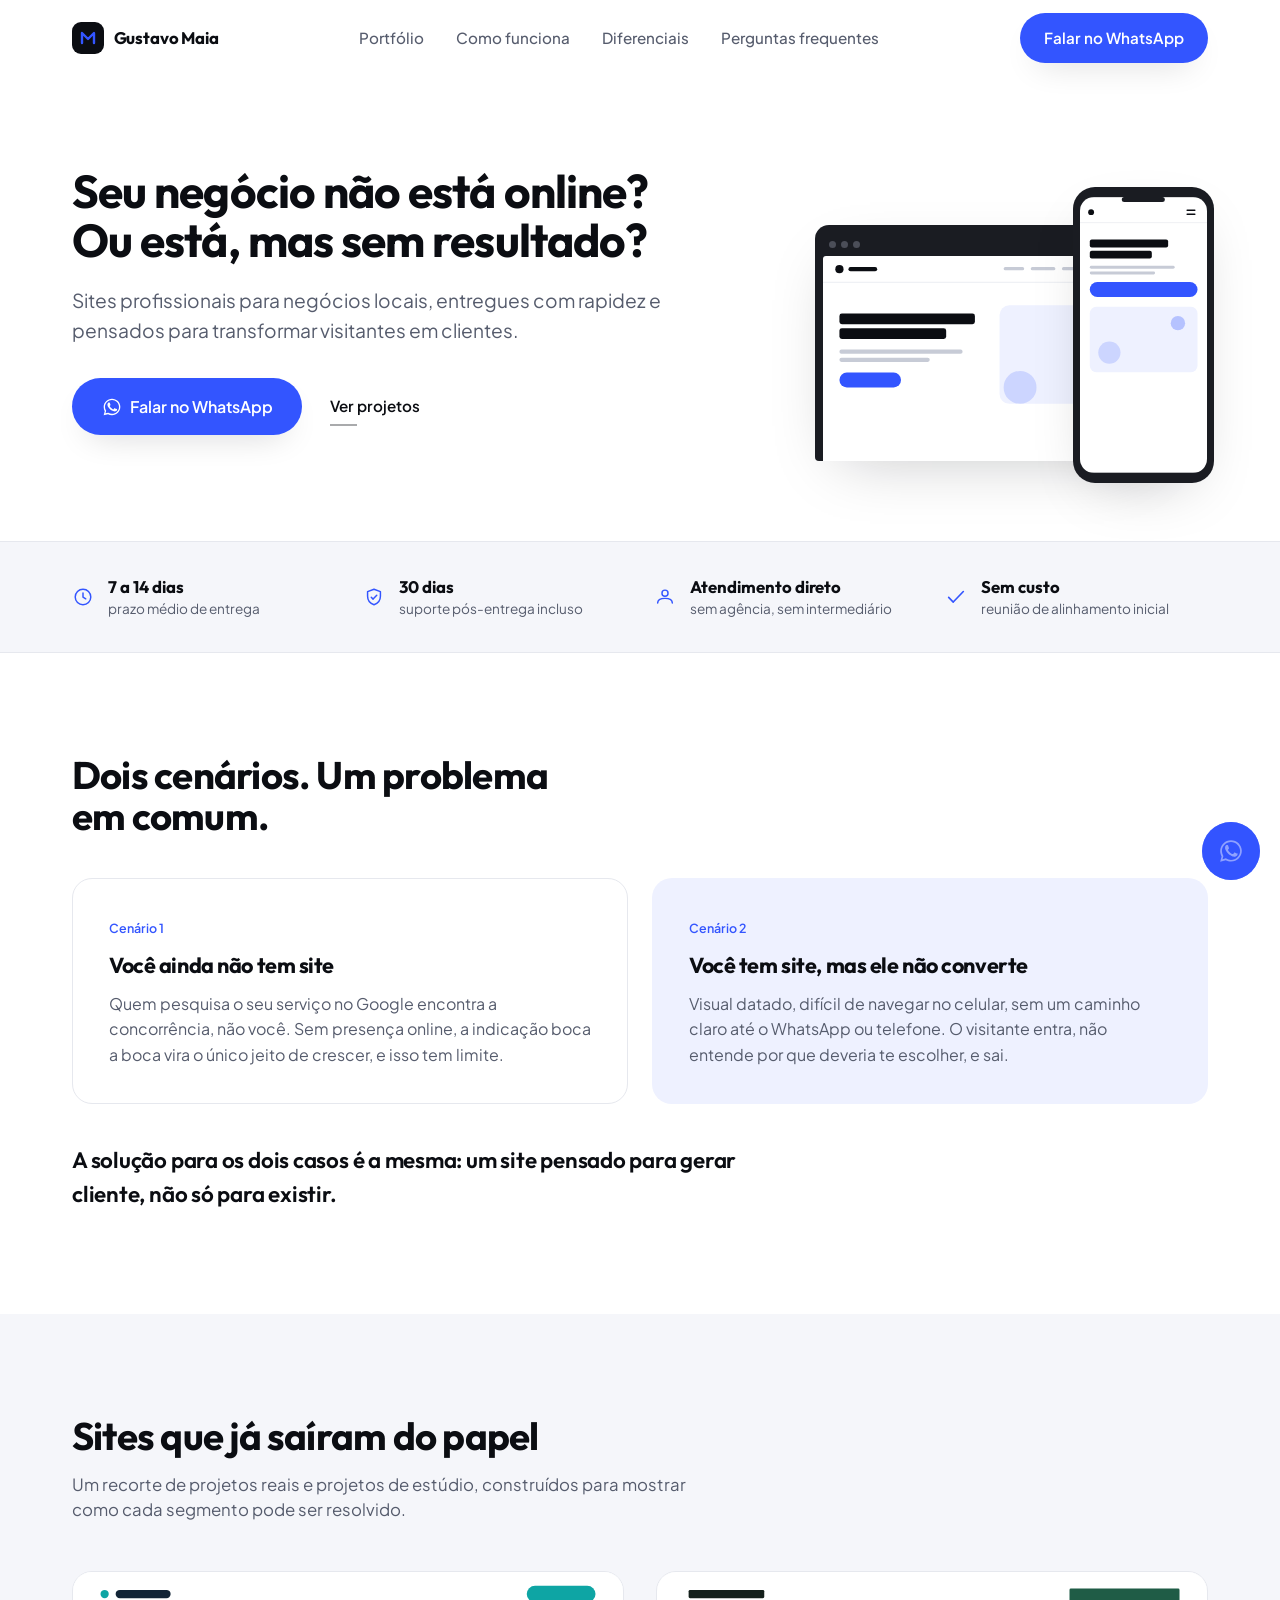
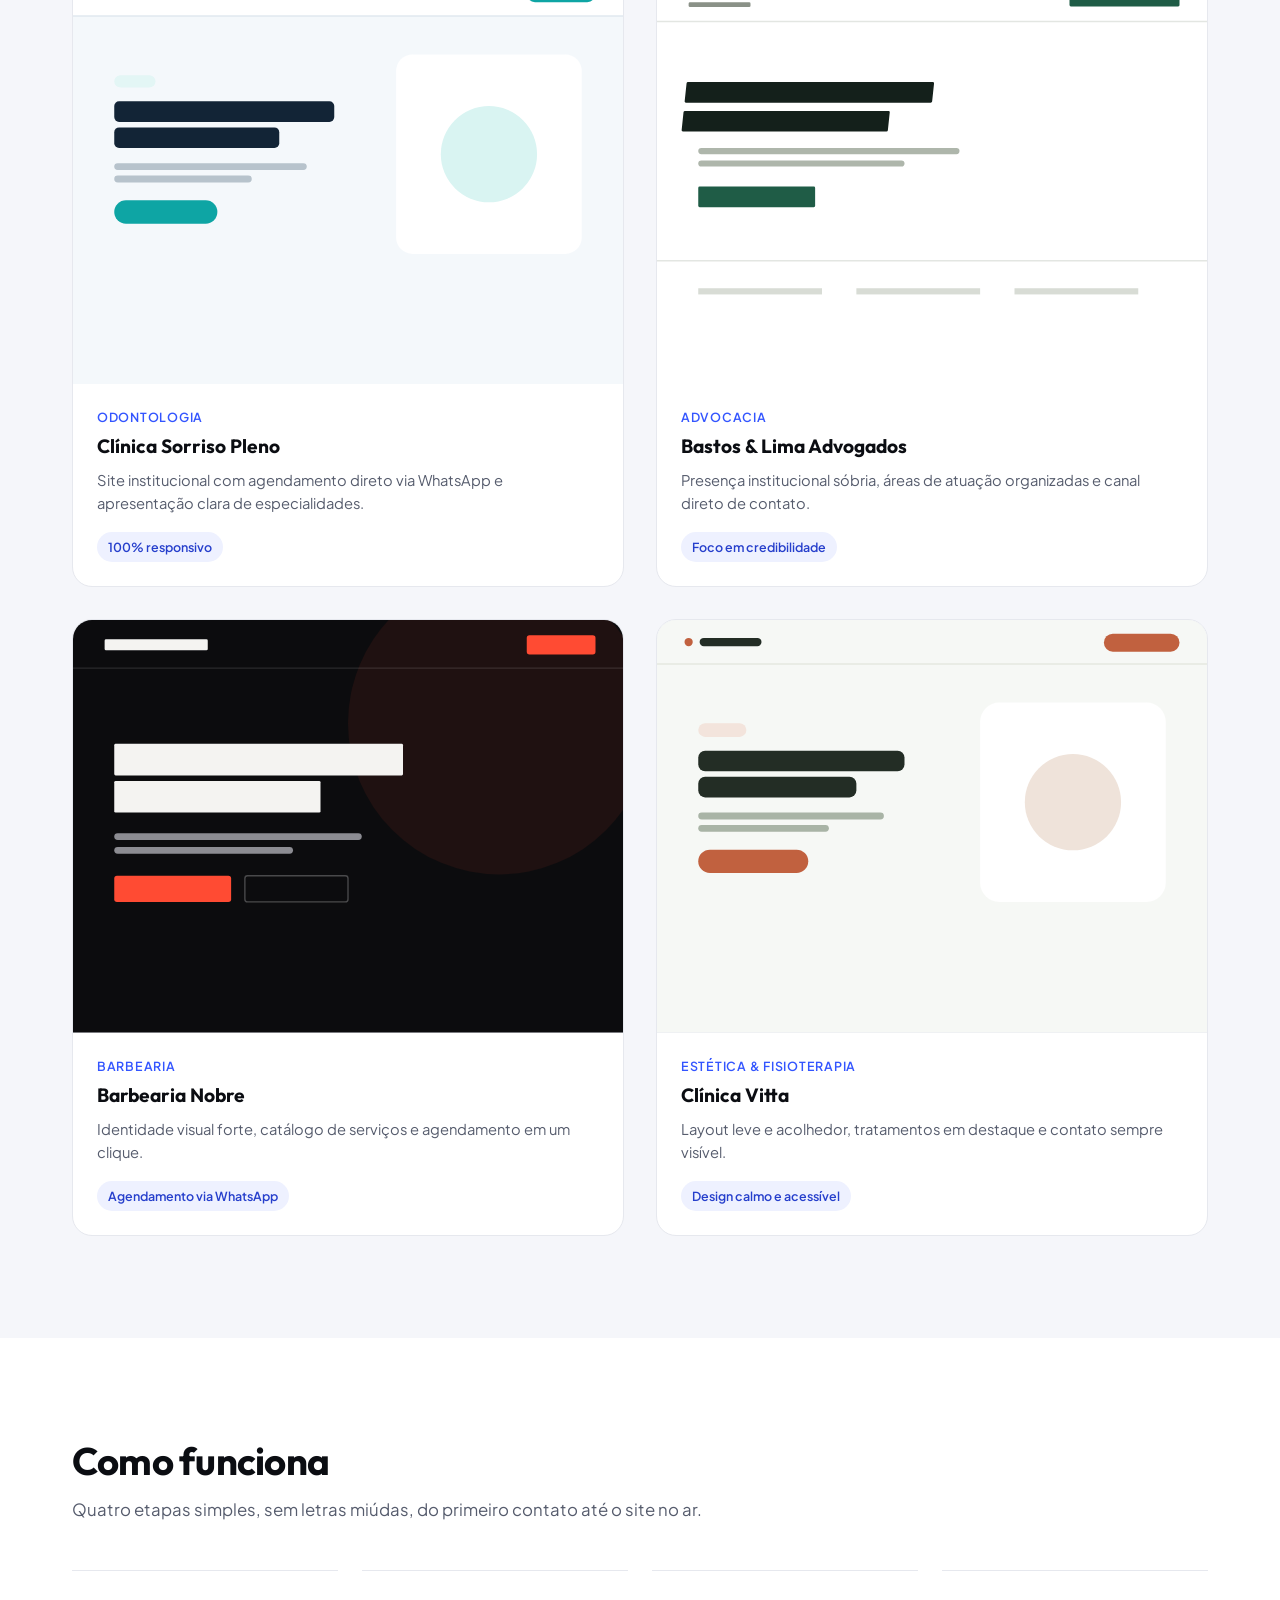
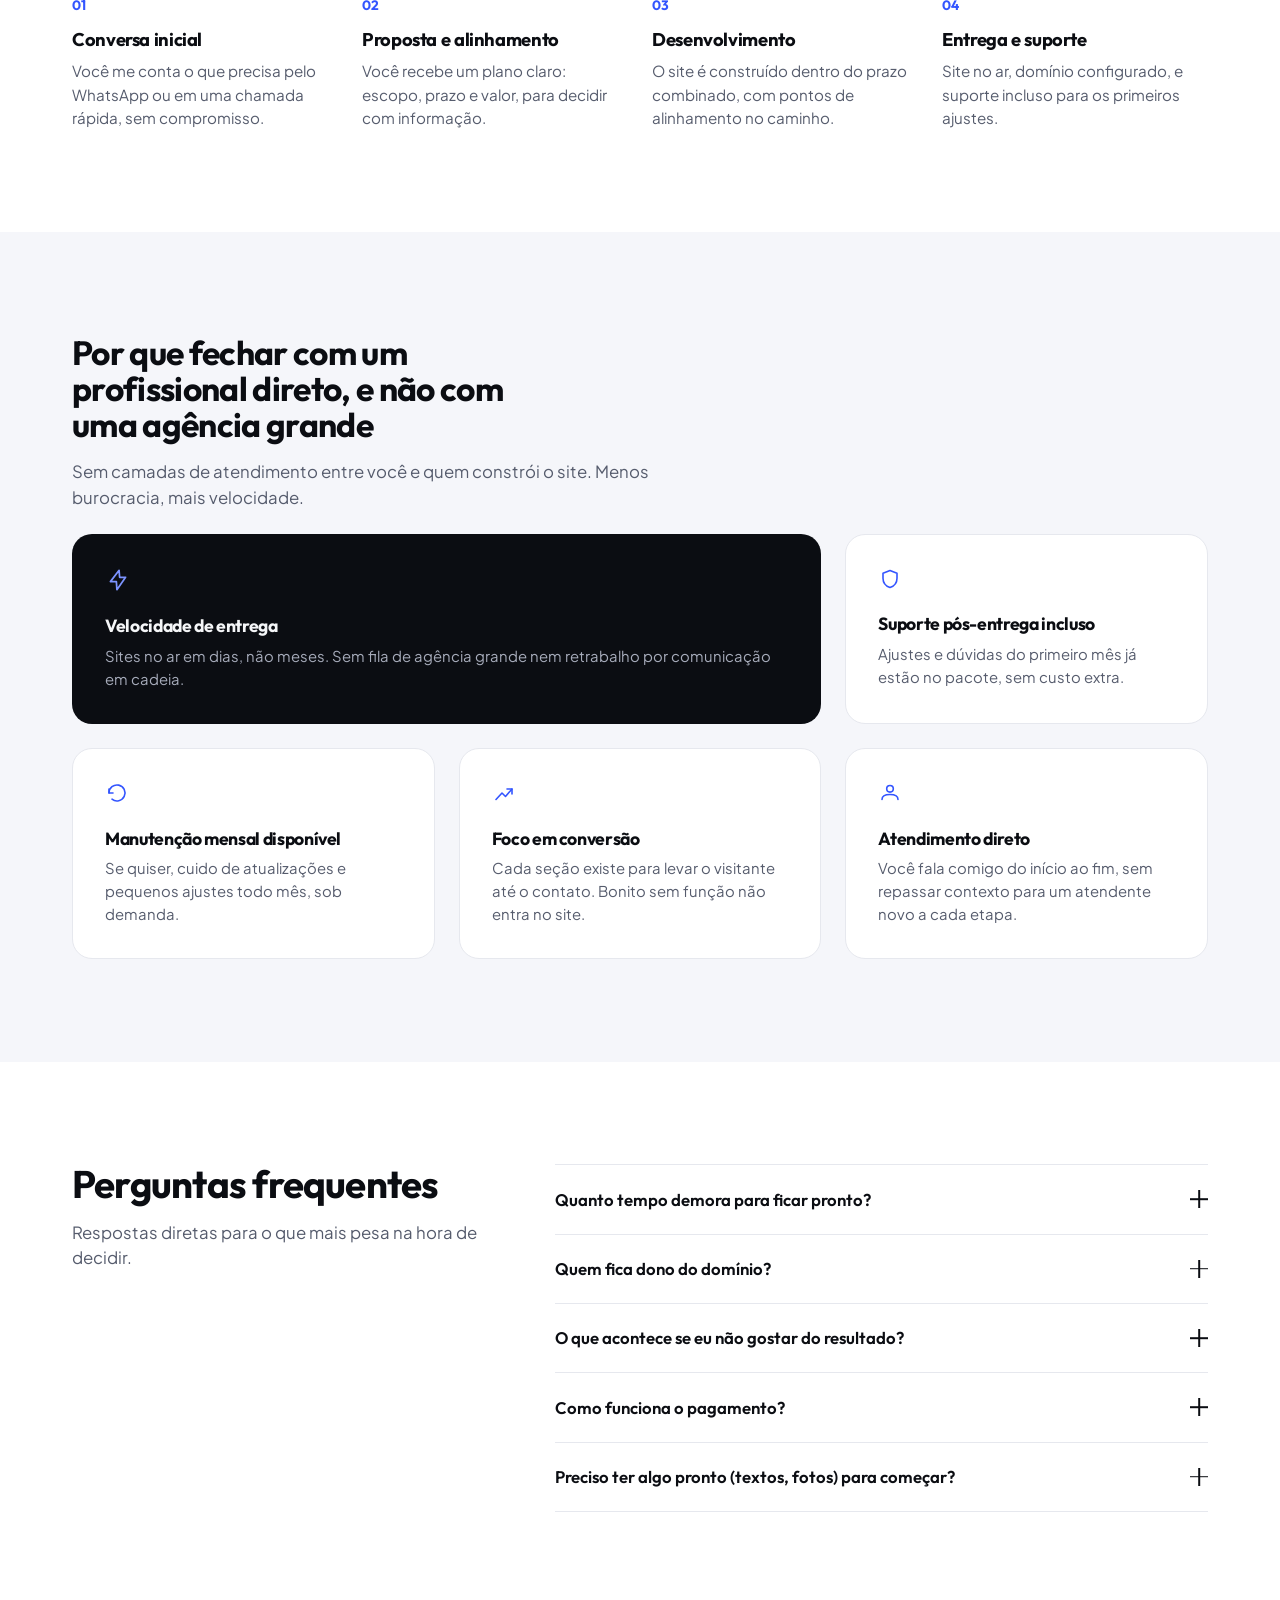
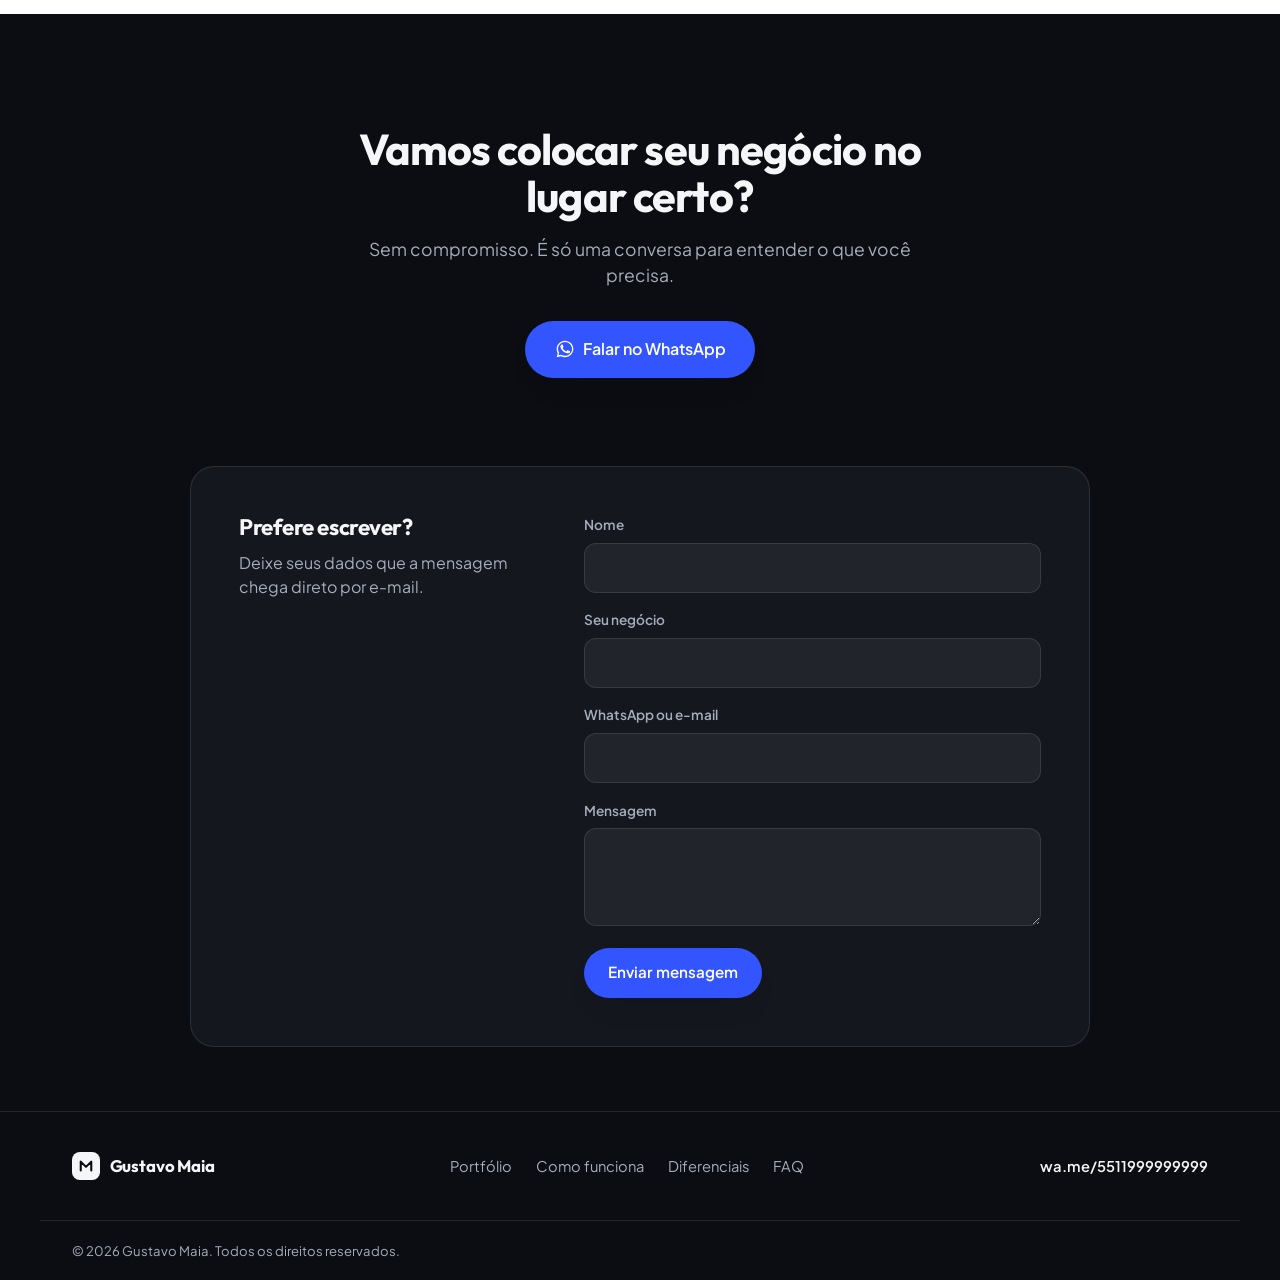
==== index.html @ 7f356d62 "Initial commit: portfolio site with 4 real demo projects Landing page for a website-building service" ====
<!DOCTYPE html>
<html lang="pt-BR">
<head>
<meta charset="UTF-8">
<meta name="viewport" content="width=device-width, initial-scale=1.0">
<title>Gustavo Maia | Sites profissionais para negócios locais</title>
<meta name="description" content="Sites profissionais para negócios locais e prestadores de serviço, entregues com rapidez e pensados para gerar clientes. Fale agora no WhatsApp.">
<meta name="theme-color" content="#0B0D12">

<meta property="og:type" content="website">
<meta property="og:title" content="Gustavo Maia | Sites profissionais para negócios locais">
<meta property="og:description" content="Sites profissionais para negócios locais e prestadores de serviço, entregues com rapidez e pensados para gerar clientes.">
<meta property="og:locale" content="pt_BR">

<link rel="icon" type="image/svg+xml" href="data:image/svg+xml,%3Csvg xmlns='http://www.w3.org/2000/svg' viewBox='0 0 32 32'%3E%3Crect width='32' height='32' rx='9' fill='%230B0D12'/%3E%3Cpath d='M10 21V11l6 6 6-6v10' stroke='%233355FF' stroke-width='2.4' fill='none' stroke-linecap='round' stroke-linejoin='round'/%3E%3C/svg%3E">

<link rel="preconnect" href="https://fonts.googleapis.com">
<link rel="preconnect" href="https://fonts.gstatic.com" crossorigin>
<link href="https://fonts.googleapis.com/css2?family=Outfit:wght@500;600;700;800&family=Plus+Jakarta+Sans:ital,wght@0,400;0,500;0,600;0,700;1,500&display=swap" rel="stylesheet">

<link rel="stylesheet" href="css/style.css">

<script type="application/ld+json">
{
  "@context": "https://schema.org",
  "@type": "ProfessionalService",
  "name": "Gustavo Maia",
  "description": "Criação de sites profissionais para negócios locais e prestadores de serviço.",
  "areaServed": "BR",
  "priceRange": "$$"
}
</script>
</head>
<body>

<a href="#main" class="skip-link">Pular para o conteúdo</a>

<header class="site-header" data-header>
  <div class="container header-inner">
    <a href="#top" class="logo" aria-label="Gustavo Maia, página inicial">
      <span class="logo-mark" aria-hidden="true">
        <svg viewBox="0 0 32 32" width="32" height="32"><rect width="32" height="32" rx="9" fill="#0B0D12"/><path d="M10 21V11l6 6 6-6v10" stroke="#3355FF" stroke-width="2.4" fill="none" stroke-linecap="round" stroke-linejoin="round"/></svg>
      </span>
      <span class="logo-word">Gustavo Maia</span>
    </a>

    <nav class="main-nav" aria-label="Navegação principal">
      <a href="#portfolio">Portfólio</a>
      <a href="#processo">Como funciona</a>
      <a href="#diferenciais">Diferenciais</a>
      <a href="#faq">Perguntas frequentes</a>
    </nav>

    <a class="btn btn-primary btn-nav" href="https://wa.me/5511999999999?text=Ol%C3%A1%2C%20vi%20o%20seu%20portf%C3%B3lio%20e%20quero%20entender%20como%20funciona%20a%20cria%C3%A7%C3%A3o%20do%20meu%20site." target="_blank" rel="noopener">
      <span>Falar no WhatsApp</span>
    </a>

    <button class="nav-toggle" type="button" data-nav-toggle aria-expanded="false" aria-controls="mobile-nav" aria-label="Abrir menu">
      <span class="nav-toggle-bar"></span>
      <span class="nav-toggle-bar"></span>
    </button>
  </div>

  <div class="mobile-nav" id="mobile-nav" data-mobile-nav>
    <a href="#portfolio" data-nav-link>Portfólio</a>
    <a href="#processo" data-nav-link>Como funciona</a>
    <a href="#diferenciais" data-nav-link>Diferenciais</a>
    <a href="#faq" data-nav-link>Perguntas frequentes</a>
    <a class="btn btn-primary" href="https://wa.me/5511999999999?text=Ol%C3%A1%2C%20vi%20o%20seu%20portf%C3%B3lio%20e%20quero%20entender%20como%20funciona%20a%20cria%C3%A7%C3%A3o%20do%20meu%20site." target="_blank" rel="noopener" data-nav-link>
      <span>Falar no WhatsApp</span>
    </a>
  </div>
</header>

<main id="main">

  <span id="top"></span>

  <!-- 1. HERO -->
  <section class="hero">
    <div class="container hero-grid">
      <div class="hero-copy" data-reveal>
        <h1>Seu negócio não está online?<br>Ou está, mas sem resultado?</h1>
        <p class="hero-sub">Sites profissionais para negócios locais, entregues com rapidez e pensados para transformar visitantes em clientes.</p>
        <div class="hero-actions">
          <a class="btn btn-primary btn-lg" href="https://wa.me/5511999999999?text=Ol%C3%A1%2C%20vi%20o%20seu%20portf%C3%B3lio%20e%20quero%20entender%20como%20funciona%20a%20cria%C3%A7%C3%A3o%20do%20meu%20site." target="_blank" rel="noopener">
            <svg viewBox="0 0 24 24" width="20" height="20" aria-hidden="true"><path fill="currentColor" d="M17.5 14.4c-.3-.1-1.7-.9-2-1-.3-.1-.5-.1-.6.1-.2.3-.7 1-.9 1.2-.2.2-.3.2-.6.1-.3-.1-1.3-.5-2.4-1.5-.9-.8-1.5-1.8-1.7-2.1-.2-.3 0-.5.1-.6.1-.1.3-.3.4-.5.1-.1.2-.3.3-.4.1-.2 0-.4 0-.5C10 9 9.5 7.6 9.3 7c-.2-.5-.4-.5-.6-.5h-.5c-.2 0-.5.1-.7.3-.3.3-1 1-1 2.4s1 2.8 1.2 3c.1.2 2 3.1 4.9 4.3.7.3 1.2.5 1.6.6.7.2 1.3.2 1.8.1.5-.1 1.7-.7 1.9-1.4.2-.7.2-1.2.2-1.4-.1-.1-.3-.2-.6-.3z"/><path fill="currentColor" d="M12 2C6.5 2 2 6.5 2 12c0 1.8.5 3.5 1.3 5L2 22l5.2-1.4c1.4.8 3.1 1.2 4.8 1.2 5.5 0 10-4.5 10-10S17.5 2 12 2zm0 18.2c-1.6 0-3.1-.4-4.4-1.2l-.3-.2-3.1.8.8-3-.2-.3C4 14.9 3.6 13.5 3.6 12c0-4.6 3.8-8.4 8.4-8.4s8.4 3.8 8.4 8.4-3.8 8.2-8.4 8.2z"/></svg>
            <span>Falar no WhatsApp</span>
          </a>
          <a class="btn btn-ghost" href="#portfolio" data-scroll>
            <span>Ver projetos</span>
          </a>
        </div>
      </div>

      <div class="hero-visual" data-reveal data-reveal-delay="1">
        <div class="device device-desktop">
          <div class="device-bar"><span></span><span></span><span></span></div>
          <svg viewBox="0 0 800 500" role="img" aria-label="Ilustração de um site institucional em desktop">
            <rect width="800" height="500" fill="#FFFFFF"/>
            <line x1="0" y1="64" x2="800" y2="64" stroke="#E6E8EE" stroke-width="2"/>
            <circle cx="40" cy="32" r="10" fill="#0B0D12"/>
            <rect x="62" y="27" width="70" height="10" rx="5" fill="#0B0D12"/>
            <rect x="440" y="27" width="50" height="8" rx="4" fill="#C7CBD6"/>
            <rect x="506" y="27" width="60" height="8" rx="4" fill="#C7CBD6"/>
            <rect x="582" y="27" width="46" height="8" rx="4" fill="#C7CBD6"/>
            <rect x="690" y="19" width="94" height="26" rx="13" fill="#3355FF"/>
            <rect x="40" y="140" width="330" height="26" rx="6" fill="#0B0D12"/>
            <rect x="40" y="176" width="260" height="26" rx="6" fill="#0B0D12"/>
            <rect x="40" y="228" width="300" height="10" rx="5" fill="#C7CBD6"/>
            <rect x="40" y="248" width="220" height="10" rx="5" fill="#C7CBD6"/>
            <rect x="40" y="284" width="150" height="36" rx="18" fill="#3355FF"/>
            <rect x="430" y="120" width="330" height="240" rx="24" fill="#EEF1FF"/>
            <circle cx="700" cy="160" r="26" fill="#3355FF" opacity="0.3"/>
            <circle cx="480" cy="320" r="40" fill="#3355FF" opacity="0.18"/>
          </svg>
        </div>
        <div class="device device-mobile">
          <div class="device-notch"></div>
          <svg viewBox="0 0 390 844" role="img" aria-label="Ilustração do mesmo site em smartphone">
            <rect width="390" height="844" fill="#FFFFFF"/>
            <circle cx="34" cy="46" r="9" fill="#0B0D12"/>
            <rect x="326" y="38" width="28" height="4.5" rx="2.25" fill="#0B0D12"/>
            <rect x="326" y="50" width="28" height="4.5" rx="2.25" fill="#0B0D12"/>
            <line x1="0" y1="78" x2="390" y2="78" stroke="#E6E8EE" stroke-width="2"/>
            <rect x="30" y="130" width="240" height="24" rx="6" fill="#0B0D12"/>
            <rect x="30" y="164" width="190" height="24" rx="6" fill="#0B0D12"/>
            <rect x="30" y="210" width="260" height="9" rx="4.5" fill="#C7CBD6"/>
            <rect x="30" y="228" width="200" height="9" rx="4.5" fill="#C7CBD6"/>
            <rect x="30" y="260" width="330" height="46" rx="23" fill="#3355FF"/>
            <rect x="30" y="336" width="330" height="200" rx="20" fill="#EEF1FF"/>
            <circle cx="300" cy="386" r="22" fill="#3355FF" opacity="0.3"/>
            <circle cx="90" cy="476" r="34" fill="#3355FF" opacity="0.18"/>
          </svg>
        </div>
      </div>
    </div>
  </section>

  <!-- 2. PROVA RÁPIDA / CREDIBILIDADE -->
  <section class="strip" data-reveal>
    <div class="container strip-grid">
      <div class="strip-item">
        <svg viewBox="0 0 24 24" width="22" height="22" aria-hidden="true"><circle cx="12" cy="12" r="8.5" stroke="currentColor" stroke-width="1.6" fill="none"/><path d="M12 7.5V12l3 2" stroke="currentColor" stroke-width="1.6" fill="none" stroke-linecap="round"/></svg>
        <div>
          <strong>7 a 14 dias</strong>
          <span>prazo médio de entrega</span>
        </div>
      </div>
      <div class="strip-item">
        <svg viewBox="0 0 24 24" width="22" height="22" aria-hidden="true"><path d="M12 3.5 5 6.2v5c0 4.4 3 7.9 7 9.3 4-1.4 7-4.9 7-9.3v-5L12 3.5Z" stroke="currentColor" stroke-width="1.6" fill="none" stroke-linejoin="round"/><path d="M9 12.3l2 2 4-4.2" stroke="currentColor" stroke-width="1.6" fill="none" stroke-linecap="round" stroke-linejoin="round"/></svg>
        <div>
          <strong>30 dias</strong>
          <span>suporte pós-entrega incluso</span>
        </div>
      </div>
      <div class="strip-item">
        <svg viewBox="0 0 24 24" width="22" height="22" aria-hidden="true"><path d="M4 18.5c0-3.6 3.6-5 8-5s8 1.4 8 5" stroke="currentColor" stroke-width="1.6" fill="none" stroke-linecap="round"/><circle cx="12" cy="7.8" r="3.3" stroke="currentColor" stroke-width="1.6" fill="none"/></svg>
        <div>
          <strong>Atendimento direto</strong>
          <span>sem agência, sem intermediário</span>
        </div>
      </div>
      <div class="strip-item">
        <svg viewBox="0 0 24 24" width="22" height="22" aria-hidden="true"><path d="M4 12.5l5 5L20 6" stroke="currentColor" stroke-width="1.8" fill="none" stroke-linecap="round" stroke-linejoin="round"/></svg>
        <div>
          <strong>Sem custo</strong>
          <span>reunião de alinhamento inicial</span>
        </div>
      </div>
    </div>
  </section>

  <!-- 3. O PROBLEMA -->
  <section class="problem" id="problema">
    <div class="container">
      <h2 data-reveal>Dois cenários. Um problema em comum.</h2>
      <div class="problem-grid">
        <article class="problem-card" data-reveal>
          <span class="problem-tag">Cenário 1</span>
          <h3>Você ainda não tem site</h3>
          <p>Quem pesquisa o seu serviço no Google encontra a concorrência, não você. Sem presença online, a indicação boca a boca vira o único jeito de crescer, e isso tem limite.</p>
        </article>
        <article class="problem-card problem-card-featured" data-reveal data-reveal-delay="1">
          <span class="problem-tag">Cenário 2</span>
          <h3>Você tem site, mas ele não converte</h3>
          <p>Visual datado, difícil de navegar no celular, sem um caminho claro até o WhatsApp ou telefone. O visitante entra, não entende por que deveria te escolher, e sai.</p>
        </article>
      </div>
      <p class="problem-resolve" data-reveal>A solução para os dois casos é a mesma: um site pensado para gerar cliente, não só para existir.</p>
    </div>
  </section>

  <!-- 4. PORTFÓLIO -->
  <section class="portfolio" id="portfolio">
    <div class="container">
      <div class="section-head" data-reveal>
        <h2>Sites que já saíram do papel</h2>
        <p>Um recorte de projetos reais e projetos de estúdio, construídos para mostrar como cada segmento pode ser resolvido.</p>
      </div>

      <div class="portfolio-grid">
        <a class="portfolio-card" href="projetos/clinica-odontologica/index.html" target="_blank" rel="noopener" data-reveal>
          <span class="portfolio-thumb">
            <svg viewBox="0 0 800 600" preserveAspectRatio="xMidYMid slice" role="img" aria-label="Prévia do site da Clínica Sorriso Pleno">
              <rect width="800" height="600" fill="#F4F8FB"/>
              <rect width="800" height="64" fill="#FFFFFF"/>
              <line x1="0" y1="64" x2="800" y2="64" stroke="#E1E9EF" stroke-width="2"/>
              <circle cx="46" cy="32" r="6" fill="#0EA5A4"/>
              <rect x="62" y="26" width="80" height="12" rx="6" fill="#122436"/>
              <rect x="660" y="20" width="100" height="24" rx="12" fill="#0EA5A4"/>
              <rect x="60" y="150" width="60" height="18" rx="9" fill="#E3F6F5"/>
              <rect x="60" y="188" width="320" height="30" rx="7" fill="#122436"/>
              <rect x="60" y="226" width="240" height="30" rx="7" fill="#122436"/>
              <rect x="60" y="278" width="280" height="10" rx="5" fill="#B7C3CC"/>
              <rect x="60" y="296" width="200" height="10" rx="5" fill="#B7C3CC"/>
              <rect x="60" y="332" width="150" height="34" rx="17" fill="#0EA5A4"/>
              <rect x="470" y="120" width="270" height="290" rx="24" fill="#FFFFFF"/>
              <circle cx="605" cy="265" r="70" fill="#D9F4F2"/>
            </svg>
            <span class="portfolio-visit">Visitar site <svg viewBox="0 0 24 24" width="16" height="16" aria-hidden="true"><path d="M7 17 17 7M9 7h8v8" stroke="currentColor" stroke-width="2" fill="none" stroke-linecap="round" stroke-linejoin="round"/></svg></span>
          </span>
          <span class="portfolio-info">
            <span class="portfolio-niche">Odontologia</span>
            <span class="portfolio-name">Clínica Sorriso Pleno</span>
            <span class="portfolio-desc">Site institucional com agendamento direto via WhatsApp e apresentação clara de especialidades.</span>
            <span class="portfolio-highlight">100% responsivo</span>
          </span>
        </a>

        <a class="portfolio-card" href="projetos/advocacia/index.html" target="_blank" rel="noopener" data-reveal data-reveal-delay="1">
          <span class="portfolio-thumb">
            <svg viewBox="0 0 800 600" preserveAspectRatio="xMidYMid slice" role="img" aria-label="Prévia do site Bastos & Lima Advogados">
              <rect width="800" height="600" fill="#FFFFFF"/>
              <line x1="0" y1="72" x2="800" y2="72" stroke="#E3E6E2" stroke-width="2"/>
              <rect x="46" y="26" width="110" height="12" rx="2" fill="#14201B"/>
              <rect x="46" y="44" width="90" height="7" rx="2" fill="#8A9187"/>
              <rect x="600" y="24" width="160" height="26" rx="2" fill="#1F5C46"/>
              <rect x="60" y="160" width="360" height="30" rx="2" fill="#14201B" transform="skewX(-6)"/>
              <rect x="60" y="202" width="300" height="30" rx="2" fill="#14201B" transform="skewX(-6)"/>
              <rect x="60" y="256" width="380" height="9" rx="4.5" fill="#AEB6AB"/>
              <rect x="60" y="274" width="300" height="9" rx="4.5" fill="#AEB6AB"/>
              <rect x="60" y="312" width="170" height="30" rx="2" fill="#1F5C46"/>
              <line x1="0" y1="420" x2="800" y2="420" stroke="#E3E6E2" stroke-width="2"/>
              <rect x="60" y="460" width="180" height="9" fill="#D8DCD5"/>
              <rect x="290" y="460" width="180" height="9" fill="#D8DCD5"/>
              <rect x="520" y="460" width="180" height="9" fill="#D8DCD5"/>
            </svg>
            <span class="portfolio-visit">Visitar site <svg viewBox="0 0 24 24" width="16" height="16" aria-hidden="true"><path d="M7 17 17 7M9 7h8v8" stroke="currentColor" stroke-width="2" fill="none" stroke-linecap="round" stroke-linejoin="round"/></svg></span>
          </span>
          <span class="portfolio-info">
            <span class="portfolio-niche">Advocacia</span>
            <span class="portfolio-name">Bastos &amp; Lima Advogados</span>
            <span class="portfolio-desc">Presença institucional sóbria, áreas de atuação organizadas e canal direto de contato.</span>
            <span class="portfolio-highlight">Foco em credibilidade</span>
          </span>
        </a>

        <a class="portfolio-card" href="projetos/barbearia/index.html" target="_blank" rel="noopener" data-reveal>
          <span class="portfolio-thumb">
            <svg viewBox="0 0 800 600" preserveAspectRatio="xMidYMid slice" role="img" aria-label="Prévia do site Barbearia Nobre">
              <rect width="800" height="600" fill="#0C0C0E"/>
              <circle cx="620" cy="150" r="220" fill="#FF4B33" opacity="0.08"/>
              <line x1="0" y1="70" x2="800" y2="70" stroke="rgba(255,255,255,.12)" stroke-width="2"/>
              <rect x="46" y="28" width="150" height="16" rx="2" fill="#F4F3F1"/>
              <rect x="660" y="22" width="100" height="28" rx="4" fill="#FF4B33"/>
              <rect x="60" y="180" width="420" height="46" rx="2" fill="#F4F3F1"/>
              <rect x="60" y="234" width="300" height="46" rx="2" fill="#F4F3F1"/>
              <rect x="60" y="310" width="360" height="10" rx="5" fill="#8C8C92"/>
              <rect x="60" y="330" width="260" height="10" rx="5" fill="#8C8C92"/>
              <rect x="60" y="372" width="170" height="38" rx="4" fill="#FF4B33"/>
              <rect x="250" y="372" width="150" height="38" rx="4" fill="none" stroke="rgba(255,255,255,.25)" stroke-width="2"/>
            </svg>
            <span class="portfolio-visit">Visitar site <svg viewBox="0 0 24 24" width="16" height="16" aria-hidden="true"><path d="M7 17 17 7M9 7h8v8" stroke="currentColor" stroke-width="2" fill="none" stroke-linecap="round" stroke-linejoin="round"/></svg></span>
          </span>
          <span class="portfolio-info">
            <span class="portfolio-niche">Barbearia</span>
            <span class="portfolio-name">Barbearia Nobre</span>
            <span class="portfolio-desc">Identidade visual forte, catálogo de serviços e agendamento em um clique.</span>
            <span class="portfolio-highlight">Agendamento via WhatsApp</span>
          </span>
        </a>

        <a class="portfolio-card" href="projetos/clinica-estetica/index.html" target="_blank" rel="noopener" data-reveal data-reveal-delay="1">
          <span class="portfolio-thumb">
            <svg viewBox="0 0 800 600" preserveAspectRatio="xMidYMid slice" role="img" aria-label="Prévia do site Clínica Vitta">
              <rect width="800" height="600" fill="#F6F8F5"/>
              <line x1="0" y1="64" x2="800" y2="64" stroke="#E4E9E1" stroke-width="2"/>
              <circle cx="46" cy="32" r="6" fill="#C1613F"/>
              <rect x="62" y="26" width="90" height="12" rx="6" fill="#232D25"/>
              <rect x="650" y="20" width="110" height="26" rx="13" fill="#C1613F"/>
              <rect x="60" y="150" width="70" height="20" rx="10" fill="#F3E4DC"/>
              <rect x="60" y="190" width="300" height="30" rx="10" fill="#232D25"/>
              <rect x="60" y="228" width="230" height="30" rx="10" fill="#232D25"/>
              <rect x="60" y="280" width="270" height="10" rx="5" fill="#A9B4A6"/>
              <rect x="60" y="298" width="190" height="10" rx="5" fill="#A9B4A6"/>
              <rect x="60" y="334" width="160" height="34" rx="17" fill="#C1613F"/>
              <rect x="470" y="120" width="270" height="290" rx="28" fill="#FFFFFF"/>
              <circle cx="605" cy="265" r="70" fill="#EFE3DA"/>
            </svg>
            <span class="portfolio-visit">Visitar site <svg viewBox="0 0 24 24" width="16" height="16" aria-hidden="true"><path d="M7 17 17 7M9 7h8v8" stroke="currentColor" stroke-width="2" fill="none" stroke-linecap="round" stroke-linejoin="round"/></svg></span>
          </span>
          <span class="portfolio-info">
            <span class="portfolio-niche">Estética &amp; Fisioterapia</span>
            <span class="portfolio-name">Clínica Vitta</span>
            <span class="portfolio-desc">Layout leve e acolhedor, tratamentos em destaque e contato sempre visível.</span>
            <span class="portfolio-highlight">Design calmo e acessível</span>
          </span>
        </a>
      </div>
    </div>
  </section>

  <!-- 5. COMO FUNCIONA -->
  <section class="process" id="processo">
    <div class="container">
      <div class="section-head" data-reveal>
        <h2>Como funciona</h2>
        <p>Quatro etapas simples, sem letras miúdas, do primeiro contato até o site no ar.</p>
      </div>

      <ol class="process-list">
        <li data-reveal>
          <span class="process-number">01</span>
          <h3>Conversa inicial</h3>
          <p>Você me conta o que precisa pelo WhatsApp ou em uma chamada rápida, sem compromisso.</p>
        </li>
        <li data-reveal data-reveal-delay="1">
          <span class="process-number">02</span>
          <h3>Proposta e alinhamento</h3>
          <p>Você recebe um plano claro: escopo, prazo e valor, para decidir com informação.</p>
        </li>
        <li data-reveal data-reveal-delay="2">
          <span class="process-number">03</span>
          <h3>Desenvolvimento</h3>
          <p>O site é construído dentro do prazo combinado, com pontos de alinhamento no caminho.</p>
        </li>
        <li data-reveal data-reveal-delay="3">
          <span class="process-number">04</span>
          <h3>Entrega e suporte</h3>
          <p>Site no ar, domínio configurado, e suporte incluso para os primeiros ajustes.</p>
        </li>
      </ol>
    </div>
  </section>

  <!-- 6. DIFERENCIAIS -->
  <section class="differentiators" id="diferenciais">
    <div class="container diff-grid">
      <div class="diff-lead" data-reveal>
        <h2>Por que fechar com um profissional direto, e não com uma agência grande</h2>
        <p>Sem camadas de atendimento entre você e quem constrói o site. Menos burocracia, mais velocidade.</p>
      </div>

      <div class="diff-card diff-card-lg" data-reveal data-reveal-delay="1">
        <svg viewBox="0 0 24 24" width="26" height="26" aria-hidden="true"><path d="M13 3 5 13.5h5.5L11 21l8-11.5h-5.5L13 3Z" stroke="currentColor" stroke-width="1.6" fill="none" stroke-linejoin="round"/></svg>
        <h3>Velocidade de entrega</h3>
        <p>Sites no ar em dias, não meses. Sem fila de agência grande nem retrabalho por comunicação em cadeia.</p>
      </div>

      <div class="diff-card" data-reveal>
        <svg viewBox="0 0 24 24" width="24" height="24" aria-hidden="true"><path d="M12 3.5 5 6.2v5c0 4.4 3 7.9 7 9.3 4-1.4 7-4.9 7-9.3v-5L12 3.5Z" stroke="currentColor" stroke-width="1.6" fill="none" stroke-linejoin="round"/></svg>
        <h3>Suporte pós-entrega incluso</h3>
        <p>Ajustes e dúvidas do primeiro mês já estão no pacote, sem custo extra.</p>
      </div>

      <div class="diff-card" data-reveal data-reveal-delay="1">
        <svg viewBox="0 0 24 24" width="24" height="24" aria-hidden="true"><path d="M4 12a8 8 0 1 1 3 6.2" stroke="currentColor" stroke-width="1.6" fill="none" stroke-linecap="round"/><path d="M4 8v4h4" stroke="currentColor" stroke-width="1.6" fill="none" stroke-linecap="round" stroke-linejoin="round"/></svg>
        <h3>Manutenção mensal disponível</h3>
        <p>Se quiser, cuido de atualizações e pequenos ajustes todo mês, sob demanda.</p>
      </div>

      <div class="diff-card" data-reveal data-reveal-delay="2">
        <svg viewBox="0 0 24 24" width="24" height="24" aria-hidden="true"><path d="M4 18.5 10 12l3.5 3.5L20 8" stroke="currentColor" stroke-width="1.6" fill="none" stroke-linecap="round" stroke-linejoin="round"/><path d="M15 8h5v5" stroke="currentColor" stroke-width="1.6" fill="none" stroke-linecap="round" stroke-linejoin="round"/></svg>
        <h3>Foco em conversão</h3>
        <p>Cada seção existe para levar o visitante até o contato. Bonito sem função não entra no site.</p>
      </div>

      <div class="diff-card" data-reveal data-reveal-delay="3">
        <svg viewBox="0 0 24 24" width="24" height="24" aria-hidden="true"><path d="M4 18.5c0-3.6 3.6-5 8-5s8 1.4 8 5" stroke="currentColor" stroke-width="1.6" fill="none" stroke-linecap="round"/><circle cx="12" cy="7.8" r="3.3" stroke="currentColor" stroke-width="1.6" fill="none"/></svg>
        <h3>Atendimento direto</h3>
        <p>Você fala comigo do início ao fim, sem repassar contexto para um atendente novo a cada etapa.</p>
      </div>
    </div>
  </section>

  <!-- 8. FAQ -->
  <section class="faq" id="faq">
    <div class="container faq-grid">
      <div class="section-head" data-reveal>
        <h2>Perguntas frequentes</h2>
        <p>Respostas diretas para o que mais pesa na hora de decidir.</p>
      </div>

      <div class="faq-list" data-reveal data-reveal-delay="1">
        <details class="faq-item" name="faq">
          <summary>
            <span>Quanto tempo demora para ficar pronto?</span>
            <span class="faq-icon" aria-hidden="true"></span>
          </summary>
          <p>Depende do escopo, mas a maioria dos sites fica pronta entre 7 e 14 dias após o alinhamento inicial. Projetos com mais páginas ou integrações podem levar mais tempo, e isso é combinado antes de começar.</p>
        </details>

        <details class="faq-item" name="faq">
          <summary>
            <span>Quem fica dono do domínio?</span>
            <span class="faq-icon" aria-hidden="true"></span>
          </summary>
          <p>Você. O domínio é registrado no seu nome ou no da sua empresa, com acesso total a qualquer momento.</p>
        </details>

        <details class="faq-item" name="faq">
          <summary>
            <span>O que acontece se eu não gostar do resultado?</span>
            <span class="faq-icon" aria-hidden="true"></span>
          </summary>
          <p>Antes de qualquer desenvolvimento, alinhamos layout e conteúdo com você. Durante o processo existem pontos de revisão para ajustes, para que o site só seja considerado pronto quando fizer sentido para o seu negócio.</p>
        </details>

        <details class="faq-item" name="faq">
          <summary>
            <span>Como funciona o pagamento?</span>
            <span class="faq-icon" aria-hidden="true"></span>
          </summary>
          <p>Normalmente dividido em duas partes: uma na aprovação da proposta, outra na entrega. As condições exatas são combinadas na conversa inicial, de acordo com o escopo do projeto.</p>
        </details>

        <details class="faq-item" name="faq">
          <summary>
            <span>Preciso ter algo pronto (textos, fotos) para começar?</span>
            <span class="faq-icon" aria-hidden="true"></span>
          </summary>
          <p>Não. Ajudo a organizar o conteúdo durante o processo. Se você já tiver textos, fotos ou logotipo prontos, isso agiliza o projeto, mas não é pré-requisito para começar.</p>
        </details>
      </div>
    </div>
  </section>

  <!-- 9. CTA FINAL -->
  <section class="final-cta">
    <div class="container final-cta-inner" data-reveal>
      <h2>Vamos colocar seu negócio no lugar certo?</h2>
      <p>Sem compromisso. É só uma conversa para entender o que você precisa.</p>
      <a class="btn btn-primary btn-lg" href="https://wa.me/5511999999999?text=Ol%C3%A1%2C%20vi%20o%20seu%20portf%C3%B3lio%20e%20quero%20entender%20como%20funciona%20a%20cria%C3%A7%C3%A3o%20do%20meu%20site." target="_blank" rel="noopener">
        <svg viewBox="0 0 24 24" width="20" height="20" aria-hidden="true"><path fill="currentColor" d="M17.5 14.4c-.3-.1-1.7-.9-2-1-.3-.1-.5-.1-.6.1-.2.3-.7 1-.9 1.2-.2.2-.3.2-.6.1-.3-.1-1.3-.5-2.4-1.5-.9-.8-1.5-1.8-1.7-2.1-.2-.3 0-.5.1-.6.1-.1.3-.3.4-.5.1-.1.2-.3.3-.4.1-.2 0-.4 0-.5C10 9 9.5 7.6 9.3 7c-.2-.5-.4-.5-.6-.5h-.5c-.2 0-.5.1-.7.3-.3.3-1 1-1 2.4s1 2.8 1.2 3c.1.2 2 3.1 4.9 4.3.7.3 1.2.5 1.6.6.7.2 1.3.2 1.8.1.5-.1 1.7-.7 1.9-1.4.2-.7.2-1.2.2-1.4-.1-.1-.3-.2-.6-.3z"/><path fill="currentColor" d="M12 2C6.5 2 2 6.5 2 12c0 1.8.5 3.5 1.3 5L2 22l5.2-1.4c1.4.8 3.1 1.2 4.8 1.2 5.5 0 10-4.5 10-10S17.5 2 12 2zm0 18.2c-1.6 0-3.1-.4-4.4-1.2l-.3-.2-3.1.8.8-3-.2-.3C4 14.9 3.6 13.5 3.6 12c0-4.6 3.8-8.4 8.4-8.4s8.4 3.8 8.4 8.4-3.8 8.2-8.4 8.2z"/></svg>
        <span>Falar no WhatsApp</span>
      </a>
    </div>

    <div class="container contact-form-wrap" data-reveal>
      <div class="contact-form-card">
        <div class="contact-form-copy">
          <h3>Prefere escrever?</h3>
          <p>Deixe seus dados que a mensagem chega direto por e-mail.</p>
        </div>
        <form class="contact-form" data-contact-form novalidate>
          <div class="form-row">
            <label for="nome">Nome</label>
            <input id="nome" name="nome" type="text" autocomplete="name" required>
          </div>
          <div class="form-row">
            <label for="negocio">Seu negócio</label>
            <input id="negocio" name="negocio" type="text" autocomplete="organization">
          </div>
          <div class="form-row">
            <label for="contato">WhatsApp ou e-mail</label>
            <input id="contato" name="contato" type="text" required>
          </div>
          <div class="form-row">
            <label for="mensagem">Mensagem</label>
            <textarea id="mensagem" name="mensagem" rows="3" required></textarea>
          </div>
          <button class="btn btn-primary" type="submit">
            <span>Enviar mensagem</span>
          </button>
          <p class="form-note" data-form-note hidden></p>
        </form>
      </div>
    </div>
  </section>

</main>

<footer class="site-footer">
  <div class="container footer-inner">
    <a href="#top" class="logo logo-footer" aria-label="Gustavo Maia, página inicial">
      <span class="logo-mark" aria-hidden="true">
        <svg viewBox="0 0 32 32" width="28" height="28"><rect width="32" height="32" rx="9" fill="#F5F6F8"/><path d="M10 21V11l6 6 6-6v10" stroke="#0B0D12" stroke-width="2.4" fill="none" stroke-linecap="round" stroke-linejoin="round"/></svg>
      </span>
      <span class="logo-word">Gustavo Maia</span>
    </a>
    <nav class="footer-nav" aria-label="Navegação do rodapé">
      <a href="#portfolio">Portfólio</a>
      <a href="#processo">Como funciona</a>
      <a href="#diferenciais">Diferenciais</a>
      <a href="#faq">FAQ</a>
    </nav>
    <a class="footer-whatsapp" href="https://wa.me/5511999999999" target="_blank" rel="noopener">wa.me/5511999999999</a>
  </div>
  <div class="container footer-bottom">
    <span>&copy; <span data-year></span> Gustavo Maia. Todos os direitos reservados.</span>
  </div>
</footer>

<a class="whatsapp-float" href="https://wa.me/5511999999999?text=Ol%C3%A1%2C%20vi%20o%20seu%20portf%C3%B3lio%20e%20quero%20entender%20como%20funciona%20a%20cria%C3%A7%C3%A3o%20do%20meu%20site." target="_blank" rel="noopener" aria-label="Falar no WhatsApp">
  <svg viewBox="0 0 24 24" width="26" height="26" aria-hidden="true"><path fill="currentColor" d="M17.5 14.4c-.3-.1-1.7-.9-2-1-.3-.1-.5-.1-.6.1-.2.3-.7 1-.9 1.2-.2.2-.3.2-.6.1-.3-.1-1.3-.5-2.4-1.5-.9-.8-1.5-1.8-1.7-2.1-.2-.3 0-.5.1-.6.1-.1.3-.3.4-.5.1-.1.2-.3.3-.4.1-.2 0-.4 0-.5C10 9 9.5 7.6 9.3 7c-.2-.5-.4-.5-.6-.5h-.5c-.2 0-.5.1-.7.3-.3.3-1 1-1 2.4s1 2.8 1.2 3c.1.2 2 3.1 4.9 4.3.7.3 1.2.5 1.6.6.7.2 1.3.2 1.8.1.5-.1 1.7-.7 1.9-1.4.2-.7.2-1.2.2-1.4-.1-.1-.3-.2-.6-.3z"/><path fill="currentColor" d="M12 2C6.5 2 2 6.5 2 12c0 1.8.5 3.5 1.3 5L2 22l5.2-1.4c1.4.8 3.1 1.2 4.8 1.2 5.5 0 10-4.5 10-10S17.5 2 12 2zm0 18.2c-1.6 0-3.1-.4-4.4-1.2l-.3-.2-3.1.8.8-3-.2-.3C4 14.9 3.6 13.5 3.6 12c0-4.6 3.8-8.4 8.4-8.4s8.4 3.8 8.4 8.4-3.8 8.2-8.4 8.2z"/></svg>
</a>

<script src="js/main.js" defer></script>
</body>
</html>
---- css/style.css ----
/* ============================================================
   Gustavo Maia · Portfólio · Design system
   ============================================================ */

:root {
  --bg: #FFFFFF;
  --bg-subtle: #F5F6FA;
  --ink: #0B0D12;
  --ink-soft: #565C6D;
  --ink-faint: #8A8F9C;
  --border: #E6E8EE;

  --accent: #3355FF;
  --accent-dark: #263FCC;
  --accent-soft: #EEF1FF;
  --accent-ink: #FFFFFF;

  --dark-bg: #0B0D12;
  --dark-bg-soft: #15171F;
  --dark-text: #F5F6F8;
  --dark-text-soft: #A7ACBB;
  --dark-border: rgba(255, 255, 255, 0.1);

  --radius-card: 20px;
  --radius-input: 12px;

  --shadow-soft: 0 20px 60px -25px rgba(11, 13, 18, 0.25);
  --shadow-lift: 0 14px 34px -16px rgba(11, 13, 18, 0.2);
  --shadow-tiny: 0 2px 10px -2px rgba(11, 13, 18, 0.08);

  --font-display: "Outfit", "Plus Jakarta Sans", system-ui, sans-serif;
  --font-body: "Plus Jakarta Sans", system-ui, sans-serif;

  --ease-out: cubic-bezier(0.16, 1, 0.3, 1);
  --ease-press: cubic-bezier(0.32, 0.72, 0, 1);

  --container: 1200px;
  --header-h: 76px;
}

/* ---------- Reset ---------- */
*, *::before, *::after { box-sizing: border-box; }
* { margin: 0; padding: 0; }
html { scroll-behavior: smooth; scroll-padding-top: calc(var(--header-h) + 12px); }
body {
  font-family: var(--font-body);
  color: var(--ink);
  background: var(--bg);
  -webkit-font-smoothing: antialiased;
  text-rendering: optimizeLegibility;
  line-height: 1.5;
}
img { max-width: 100%; display: block; }
a { color: inherit; text-decoration: none; }
button { font: inherit; color: inherit; background: none; border: none; cursor: pointer; }
ul, ol { list-style: none; }
input, textarea { font: inherit; color: inherit; }
h1, h2, h3 { font-family: var(--font-display); font-weight: 700; letter-spacing: -0.02em; line-height: 1.08; }

.skip-link {
  position: absolute;
  left: 1rem;
  top: -4rem;
  background: var(--ink);
  color: #fff;
  padding: 0.75rem 1.25rem;
  border-radius: var(--radius-input);
  z-index: 200;
  transition: top 0.2s var(--ease-out);
}
.skip-link:focus { top: 1rem; }

:focus-visible { outline: 2px solid var(--accent); outline-offset: 3px; }

.container {
  max-width: var(--container);
  margin-inline: auto;
  padding-inline: 1.25rem;
}
@media (min-width: 768px) { .container { padding-inline: 2rem; } }

section { position: relative; }

/* ---------- Buttons ---------- */
.btn {
  display: inline-flex;
  align-items: center;
  justify-content: center;
  gap: 0.5rem;
  padding: 0.85rem 1.5rem;
  border-radius: 999px;
  font-weight: 600;
  font-size: 0.95rem;
  white-space: nowrap;
  transition: transform 0.35s var(--ease-press), box-shadow 0.35s var(--ease-press), background-color 0.25s var(--ease-out);
}
.btn:active { transform: scale(0.97); }
.btn-primary {
  background: var(--accent);
  color: var(--accent-ink);
  box-shadow: var(--shadow-lift);
}
.btn-primary:hover { background: var(--accent-dark); }
.btn-ghost {
  color: var(--ink);
  padding-inline: 0.25rem;
  position: relative;
}
.btn-ghost::after {
  content: "";
  position: absolute;
  left: 0.25rem; right: 0.25rem; bottom: 0.35rem;
  height: 1.5px;
  background: currentColor;
  transform: scaleX(0.3);
  transform-origin: left;
  opacity: 0.35;
  transition: transform 0.35s var(--ease-out), opacity 0.35s var(--ease-out);
}
.btn-ghost:hover::after { transform: scaleX(1); opacity: 0.8; }
.btn-lg { padding: 1.05rem 1.85rem; font-size: 1rem; }
.btn-nav { display: none; }
@media (min-width: 1024px) { .btn-nav { display: inline-flex; } }

/* ---------- Header ---------- */
.site-header {
  position: sticky;
  top: 0;
  z-index: 100;
  background: rgba(255, 255, 255, 0.82);
  backdrop-filter: blur(16px);
  -webkit-backdrop-filter: blur(16px);
  border-bottom: 1px solid transparent;
  transition: border-color 0.3s var(--ease-out), box-shadow 0.3s var(--ease-out);
}
.site-header.is-scrolled {
  border-color: var(--border);
  box-shadow: var(--shadow-tiny);
}
.header-inner {
  height: var(--header-h);
  display: flex;
  align-items: center;
  justify-content: space-between;
  gap: 1rem;
}
.logo {
  display: inline-flex;
  align-items: center;
  gap: 0.6rem;
  font-family: var(--font-display);
  font-weight: 700;
  font-size: 1.05rem;
  letter-spacing: -0.01em;
}
.logo-mark { display: inline-flex; line-height: 0; }
.main-nav { display: none; align-items: center; gap: 2rem; font-size: 0.95rem; font-weight: 500; color: var(--ink-soft); }
.main-nav a { transition: color 0.2s var(--ease-out); }
.main-nav a:hover { color: var(--ink); }
@media (min-width: 1024px) { .main-nav { display: flex; } }

.nav-toggle {
  display: inline-flex;
  flex-direction: column;
  justify-content: center;
  gap: 5px;
  width: 40px;
  height: 40px;
  align-items: center;
}
.nav-toggle-bar {
  width: 20px;
  height: 2px;
  background: var(--ink);
  border-radius: 2px;
  transition: transform 0.3s var(--ease-press), opacity 0.3s var(--ease-press);
}
.nav-toggle[aria-expanded="true"] .nav-toggle-bar:first-child { transform: translateY(3.5px) rotate(45deg); }
.nav-toggle[aria-expanded="true"] .nav-toggle-bar:last-child { transform: translateY(-3.5px) rotate(-45deg); }
@media (min-width: 1024px) { .nav-toggle { display: none; } }

.mobile-nav {
  overflow: hidden;
  border-bottom: 1px solid transparent;
}
.mobile-nav.is-open { border-color: var(--border); }
.mobile-nav > a {
  display: block;
  padding: 0;
  max-height: 0;
  opacity: 0;
  overflow: hidden;
  transition: max-height 0.3s var(--ease-out), opacity 0.3s var(--ease-out), padding 0.3s var(--ease-out);
}
.mobile-nav.is-open > a {
  max-height: 60px;
  opacity: 1;
  padding: 0.85rem 1.25rem;
}
.mobile-nav > a:not(.btn) { border-bottom: 1px solid var(--border); font-weight: 500; }
.mobile-nav > a.btn { margin: 1rem 1.25rem 1.25rem; width: calc(100% - 2.5rem); }
@media (min-width: 1024px) { .mobile-nav { display: none; } }

/* ---------- Reveal ---------- */
[data-reveal] {
  opacity: 0;
  transform: translateY(22px);
  transition: opacity 0.7s var(--ease-out), transform 0.7s var(--ease-out);
}
[data-reveal].is-visible { opacity: 1; transform: translateY(0); }
[data-reveal-delay="1"] { transition-delay: 0.08s; }
[data-reveal-delay="2"] { transition-delay: 0.16s; }
[data-reveal-delay="3"] { transition-delay: 0.24s; }

@media (prefers-reduced-motion: reduce) {
  html { scroll-behavior: auto; }
  [data-reveal] { opacity: 1; transform: none; transition: none; }
  *, *::before, *::after { animation-duration: 0.01ms !important; animation-iteration-count: 1 !important; transition-duration: 0.01ms !important; }
}

/* ---------- Hero ---------- */
.hero { padding-top: clamp(2.5rem, 6vw, 4rem); padding-bottom: clamp(3rem, 7vw, 5rem); overflow: hidden; }
.hero-grid {
  display: grid;
  gap: 3rem;
  align-items: center;
}
@media (min-width: 1024px) {
  .hero-grid { grid-template-columns: 1.2fr 0.8fr; gap: 2rem; }
}
.hero-copy h1 {
  font-size: clamp(1.9rem, 3.6vw, 2.9rem);
  max-width: 22ch;
}
.hero-sub {
  margin-top: 1.25rem;
  font-size: clamp(1.05rem, 1.6vw, 1.2rem);
  color: var(--ink-soft);
  max-width: 46ch;
  line-height: 1.55;
}
.hero-actions { margin-top: 2rem; display: flex; flex-wrap: wrap; align-items: center; gap: 1.5rem; }

.hero-visual { position: relative; display: flex; align-items: flex-end; justify-content: center; min-height: 320px; min-width: 0; }
.hero-copy { min-width: 0; }
.device { position: relative; }
.device-desktop {
  width: min(480px, 78%);
  background: #1a1c22;
  border-radius: 14px 14px 4px 4px;
  padding: 8px 8px 0;
  box-shadow: var(--shadow-soft);
}
.device-bar { display: flex; gap: 5px; padding: 8px 6px; }
.device-bar span { width: 7px; height: 7px; border-radius: 50%; background: #4b4e58; }
.device-desktop img, .device-desktop svg { display: block; width: 100%; height: 100%; border-radius: 3px 3px 0 0; aspect-ratio: 8/5; object-fit: cover; }
.device-mobile {
  position: absolute;
  right: -6px;
  bottom: -22px;
  width: min(150px, 32%);
  background: #1a1c22;
  border-radius: 22px;
  padding: 10px 7px;
  box-shadow: var(--shadow-soft);
}
.device-notch {
  position: absolute;
  top: 10px; left: 50%;
  transform: translateX(-50%);
  width: 30%; height: 5px;
  background: #1a1c22;
  border-radius: 3px;
  z-index: 2;
}
.device-mobile img, .device-mobile svg { display: block; width: 100%; height: 100%; border-radius: 14px; aspect-ratio: 9/19.5; object-fit: cover; }
@media (max-width: 480px) {
  .device-mobile { position: static; margin-top: -30px; margin-inline: auto; width: 46%; }
  .hero-visual { flex-direction: column; }
}

/* ---------- Strip ---------- */
.strip { background: var(--bg-subtle); border-block: 1px solid var(--border); padding-block: 2rem; }
.strip-grid {
  display: grid;
  gap: 1.75rem;
  grid-template-columns: repeat(2, 1fr);
}
@media (min-width: 768px) { .strip-grid { grid-template-columns: repeat(4, 1fr); } }
.strip-item { display: flex; align-items: center; gap: 0.85rem; }
.strip-item svg { flex-shrink: 0; color: var(--accent); }
.strip-item div { display: flex; flex-direction: column; }
.strip-item strong { font-family: var(--font-display); font-size: 1.05rem; font-weight: 700; }
.strip-item span { color: var(--ink-soft); font-size: 0.85rem; }

/* ---------- Section heads ---------- */
.section-head { max-width: 640px; margin-bottom: 3rem; }
.section-head h2 { font-size: clamp(1.7rem, 3vw, 2.4rem); }
.section-head p { margin-top: 0.9rem; color: var(--ink-soft); font-size: 1.05rem; }

/* ---------- Problem ---------- */
.problem { padding-block: clamp(4rem, 8vw, 7rem); }
.problem > .container > h2 { font-size: clamp(1.7rem, 3vw, 2.4rem); max-width: 20ch; margin-bottom: 2.5rem; }
.problem-grid { display: grid; gap: 1.5rem; grid-template-columns: 1fr; }
@media (min-width: 768px) { .problem-grid { grid-template-columns: 1fr 1fr; } }
.problem-card {
  padding: 2.25rem;
  border-radius: var(--radius-card);
  border: 1px solid var(--border);
}
.problem-card-featured { background: var(--accent-soft); border-color: transparent; }
.problem-tag {
  display: inline-block;
  font-size: 0.78rem;
  font-weight: 600;
  color: var(--accent);
  margin-bottom: 1rem;
}
.problem-card h3 { font-size: 1.35rem; margin-bottom: 0.85rem; }
.problem-card p { color: var(--ink-soft); line-height: 1.6; }
.problem-resolve {
  margin-top: 2.5rem;
  font-family: var(--font-display);
  font-size: clamp(1.15rem, 2vw, 1.4rem);
  font-weight: 600;
  max-width: 46ch;
  letter-spacing: -0.01em;
}

/* ---------- Portfolio ---------- */
.portfolio { padding-block: clamp(4rem, 8vw, 7rem); background: var(--bg-subtle); }
.portfolio-grid { display: grid; gap: 1.75rem; grid-template-columns: 1fr; }
@media (min-width: 768px) { .portfolio-grid { grid-template-columns: 1fr 1fr; gap: 2rem; } }

.portfolio-card {
  display: flex;
  flex-direction: column;
  background: var(--bg);
  border-radius: var(--radius-card);
  overflow: hidden;
  border: 1px solid var(--border);
  transition: transform 0.45s var(--ease-out), box-shadow 0.45s var(--ease-out);
}
.portfolio-card:hover { transform: translateY(-6px); box-shadow: var(--shadow-soft); }
.portfolio-thumb { position: relative; overflow: hidden; aspect-ratio: 4/3; background: #e9ebf1; }
.portfolio-thumb svg { display: block; width: 100%; height: 100%; transition: transform 0.6s var(--ease-out); }
.portfolio-card:hover .portfolio-thumb svg { transform: scale(1.045); }
.portfolio-visit {
  position: absolute;
  inset: auto 1rem 1rem auto;
  display: inline-flex;
  align-items: center;
  gap: 0.4rem;
  background: rgba(11, 13, 18, 0.85);
  color: #fff;
  font-size: 0.82rem;
  font-weight: 600;
  padding: 0.55rem 0.9rem;
  border-radius: 999px;
  opacity: 0;
  transform: translateY(8px);
  transition: opacity 0.35s var(--ease-out), transform 0.35s var(--ease-out);
}
.portfolio-card:hover .portfolio-visit { opacity: 1; transform: translateY(0); }
.portfolio-info { padding: 1.5rem; display: flex; flex-direction: column; gap: 0.35rem; flex: 1; }
.portfolio-niche { font-size: 0.78rem; font-weight: 600; color: var(--accent); text-transform: uppercase; letter-spacing: 0.06em; }
.portfolio-name { font-family: var(--font-display); font-size: 1.2rem; font-weight: 700; }
.portfolio-desc { color: var(--ink-soft); font-size: 0.92rem; line-height: 1.55; margin-top: 0.15rem; }
.portfolio-highlight {
  margin-top: 0.75rem;
  align-self: flex-start;
  font-size: 0.78rem;
  font-weight: 600;
  background: var(--accent-soft);
  color: var(--accent-dark);
  padding: 0.35rem 0.7rem;
  border-radius: 999px;
}

/* ---------- Process ---------- */
.process { padding-block: clamp(4rem, 8vw, 7rem); }
.process-list {
  display: grid;
  gap: 2.5rem 1.5rem;
  grid-template-columns: 1fr;
}
@media (min-width: 768px) { .process-list { grid-template-columns: repeat(4, 1fr); } }
.process-list li { position: relative; padding-top: 1.5rem; border-top: 1px solid var(--border); }
.process-number {
  font-family: var(--font-display);
  font-size: 0.85rem;
  font-weight: 700;
  color: var(--accent);
  display: block;
  margin-bottom: 0.9rem;
}
.process-list h3 { font-size: 1.15rem; margin-bottom: 0.6rem; }
.process-list p { color: var(--ink-soft); font-size: 0.95rem; line-height: 1.55; }

/* ---------- Differentiators ---------- */
.differentiators { padding-block: clamp(4rem, 8vw, 7rem); background: var(--bg-subtle); }
.diff-grid {
  display: grid;
  gap: 1.5rem;
  grid-template-columns: 1fr;
}
@media (min-width: 768px) {
  .diff-grid { grid-template-columns: repeat(3, 1fr); }
  .diff-lead { grid-column: 1 / -1; }
  .diff-card-lg { grid-column: span 2; }
}
.diff-lead h2 { font-size: clamp(1.6rem, 2.8vw, 2.1rem); max-width: 22ch; }
.diff-lead p { margin-top: 1rem; color: var(--ink-soft); font-size: 1.05rem; max-width: 50ch; }
.diff-card {
  background: var(--bg);
  border: 1px solid var(--border);
  border-radius: var(--radius-card);
  padding: 2rem;
  transition: transform 0.4s var(--ease-out), box-shadow 0.4s var(--ease-out);
}
.diff-card:hover { transform: translateY(-4px); box-shadow: var(--shadow-lift); }
.diff-card svg { color: var(--accent); margin-bottom: 1.1rem; }
.diff-card h3 { font-size: 1.1rem; margin-bottom: 0.6rem; }
.diff-card p { color: var(--ink-soft); font-size: 0.93rem; line-height: 1.55; }
.diff-card-lg { background: var(--ink); color: var(--dark-text); border-color: transparent; }
.diff-card-lg svg { color: #7C93FF; }
.diff-card-lg p { color: var(--dark-text-soft); }

/* ---------- FAQ ---------- */
.faq { padding-block: clamp(4rem, 8vw, 7rem); }
.faq-grid { display: grid; gap: 3rem; grid-template-columns: 1fr; }
@media (min-width: 900px) { .faq-grid { grid-template-columns: 0.8fr 1.2fr; } }
.faq-list { display: flex; flex-direction: column; }
.faq-item { border-bottom: 1px solid var(--border); padding-block: 1.35rem; }
.faq-item:first-child { border-top: 1px solid var(--border); }
.faq-item summary {
  display: flex;
  align-items: center;
  justify-content: space-between;
  gap: 1rem;
  cursor: pointer;
  list-style: none;
  font-family: var(--font-display);
  font-weight: 600;
  font-size: 1.05rem;
}
.faq-item summary::-webkit-details-marker { display: none; }
.faq-icon { position: relative; width: 18px; height: 18px; flex-shrink: 0; }
.faq-icon::before, .faq-icon::after {
  content: "";
  position: absolute;
  background: var(--ink);
  transition: transform 0.3s var(--ease-out), opacity 0.3s var(--ease-out);
}
.faq-icon::before { top: 50%; left: 0; width: 100%; height: 1.6px; transform: translateY(-50%); }
.faq-icon::after { left: 50%; top: 0; height: 100%; width: 1.6px; transform: translateX(-50%); }
.faq-item[open] .faq-icon::after { opacity: 0; transform: translateX(-50%) rotate(90deg); }
.faq-item p { margin-top: 0.9rem; color: var(--ink-soft); line-height: 1.6; max-width: 60ch; }

/* ---------- Final CTA (dark block) ---------- */
.final-cta {
  background: var(--dark-bg);
  color: var(--dark-text);
  padding-top: clamp(4.5rem, 9vw, 7rem);
  padding-bottom: clamp(3rem, 6vw, 4rem);
}
.final-cta-inner { text-align: center; max-width: 640px; margin-inline: auto; }
.final-cta-inner h2 { font-size: clamp(1.9rem, 4vw, 2.7rem); }
.final-cta-inner p { margin-top: 1rem; color: var(--dark-text-soft); font-size: 1.1rem; }
.final-cta-inner .btn { margin-top: 2rem; }

.contact-form-wrap { margin-top: clamp(3.5rem, 7vw, 5.5rem); }
.contact-form-card {
  background: var(--dark-bg-soft);
  border: 1px solid var(--dark-border);
  border-radius: 24px;
  padding: clamp(1.75rem, 4vw, 3rem);
  display: grid;
  gap: 2.5rem;
  max-width: 900px;
  margin-inline: auto;
}
@media (min-width: 800px) { .contact-form-card { grid-template-columns: 0.8fr 1.2fr; } }
.contact-form-copy h3 { font-size: 1.4rem; }
.contact-form-copy p { margin-top: 0.75rem; color: var(--dark-text-soft); }
.contact-form { display: grid; gap: 1.1rem; }
.form-row { display: flex; flex-direction: column; gap: 0.45rem; }
.form-row label { font-size: 0.85rem; font-weight: 600; color: var(--dark-text-soft); }
.form-row input, .form-row textarea {
  background: rgba(255, 255, 255, 0.06);
  border: 1px solid var(--dark-border);
  border-radius: var(--radius-input);
  padding: 0.75rem 0.9rem;
  color: var(--dark-text);
  resize: vertical;
  transition: border-color 0.2s var(--ease-out), background-color 0.2s var(--ease-out);
}
.form-row input::placeholder, .form-row textarea::placeholder { color: #6b7080; }
.form-row input:focus, .form-row textarea:focus { border-color: var(--accent); background: rgba(255, 255, 255, 0.09); outline: none; }
.contact-form .btn-primary { justify-self: start; margin-top: 0.25rem; }
.form-note { font-size: 0.88rem; color: #8FE3B0; }
.form-note.is-error { color: #F29A9A; }

/* ---------- Footer ---------- */
.site-footer { background: var(--dark-bg); color: var(--dark-text-soft); border-top: 1px solid var(--dark-border); }
.footer-inner {
  padding-block: 2.5rem;
  display: flex;
  flex-wrap: wrap;
  align-items: center;
  justify-content: space-between;
  gap: 1.5rem;
}
.logo-footer { color: var(--dark-text); }
.footer-nav { display: flex; flex-wrap: wrap; gap: 1.5rem; font-size: 0.92rem; }
.footer-nav a:hover { color: var(--dark-text); }
.footer-whatsapp { font-size: 0.92rem; font-weight: 600; color: var(--dark-text); }
.footer-bottom {
  border-top: 1px solid var(--dark-border);
  padding-block: 1.25rem;
  font-size: 0.82rem;
}

/* ---------- WhatsApp float ---------- */
.whatsapp-float {
  position: fixed;
  right: 1.25rem;
  bottom: 1.25rem;
  width: 58px;
  height: 58px;
  border-radius: 50%;
  background: var(--accent);
  color: #fff;
  display: flex;
  align-items: center;
  justify-content: center;
  box-shadow: var(--shadow-soft);
  z-index: 90;
  transition: transform 0.3s var(--ease-press);
}
.whatsapp-float:hover { transform: scale(1.06); }
.whatsapp-float:active { transform: scale(0.96); }
.whatsapp-float::before {
  content: "";
  position: absolute;
  inset: 0;
  border-radius: 50%;
  background: var(--accent);
  opacity: 0.55;
  animation: pulse-ring 2.6s var(--ease-out) infinite;
}
@keyframes pulse-ring {
  0% { transform: scale(1); opacity: 0.45; }
  100% { transform: scale(1.7); opacity: 0; }
}
@media (prefers-reduced-motion: reduce) {
  .whatsapp-float::before { animation: none; display: none; }
}
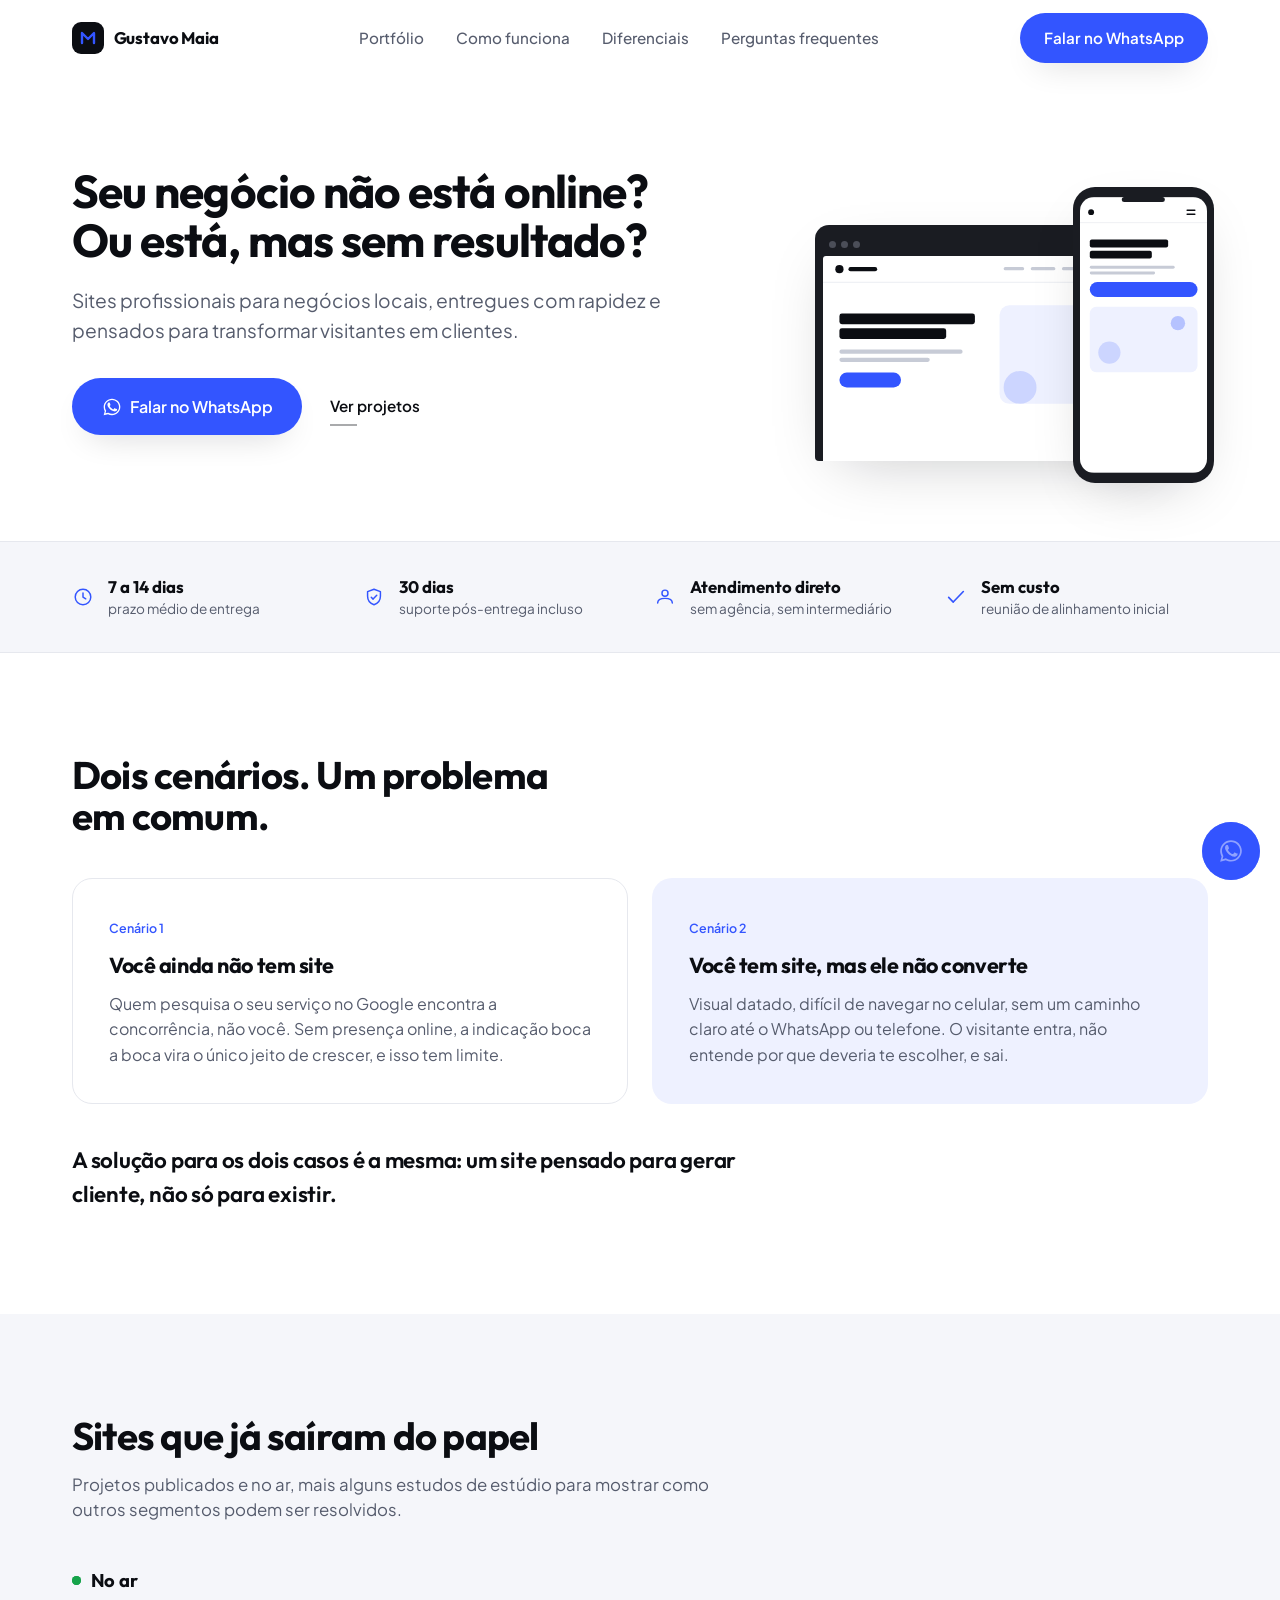
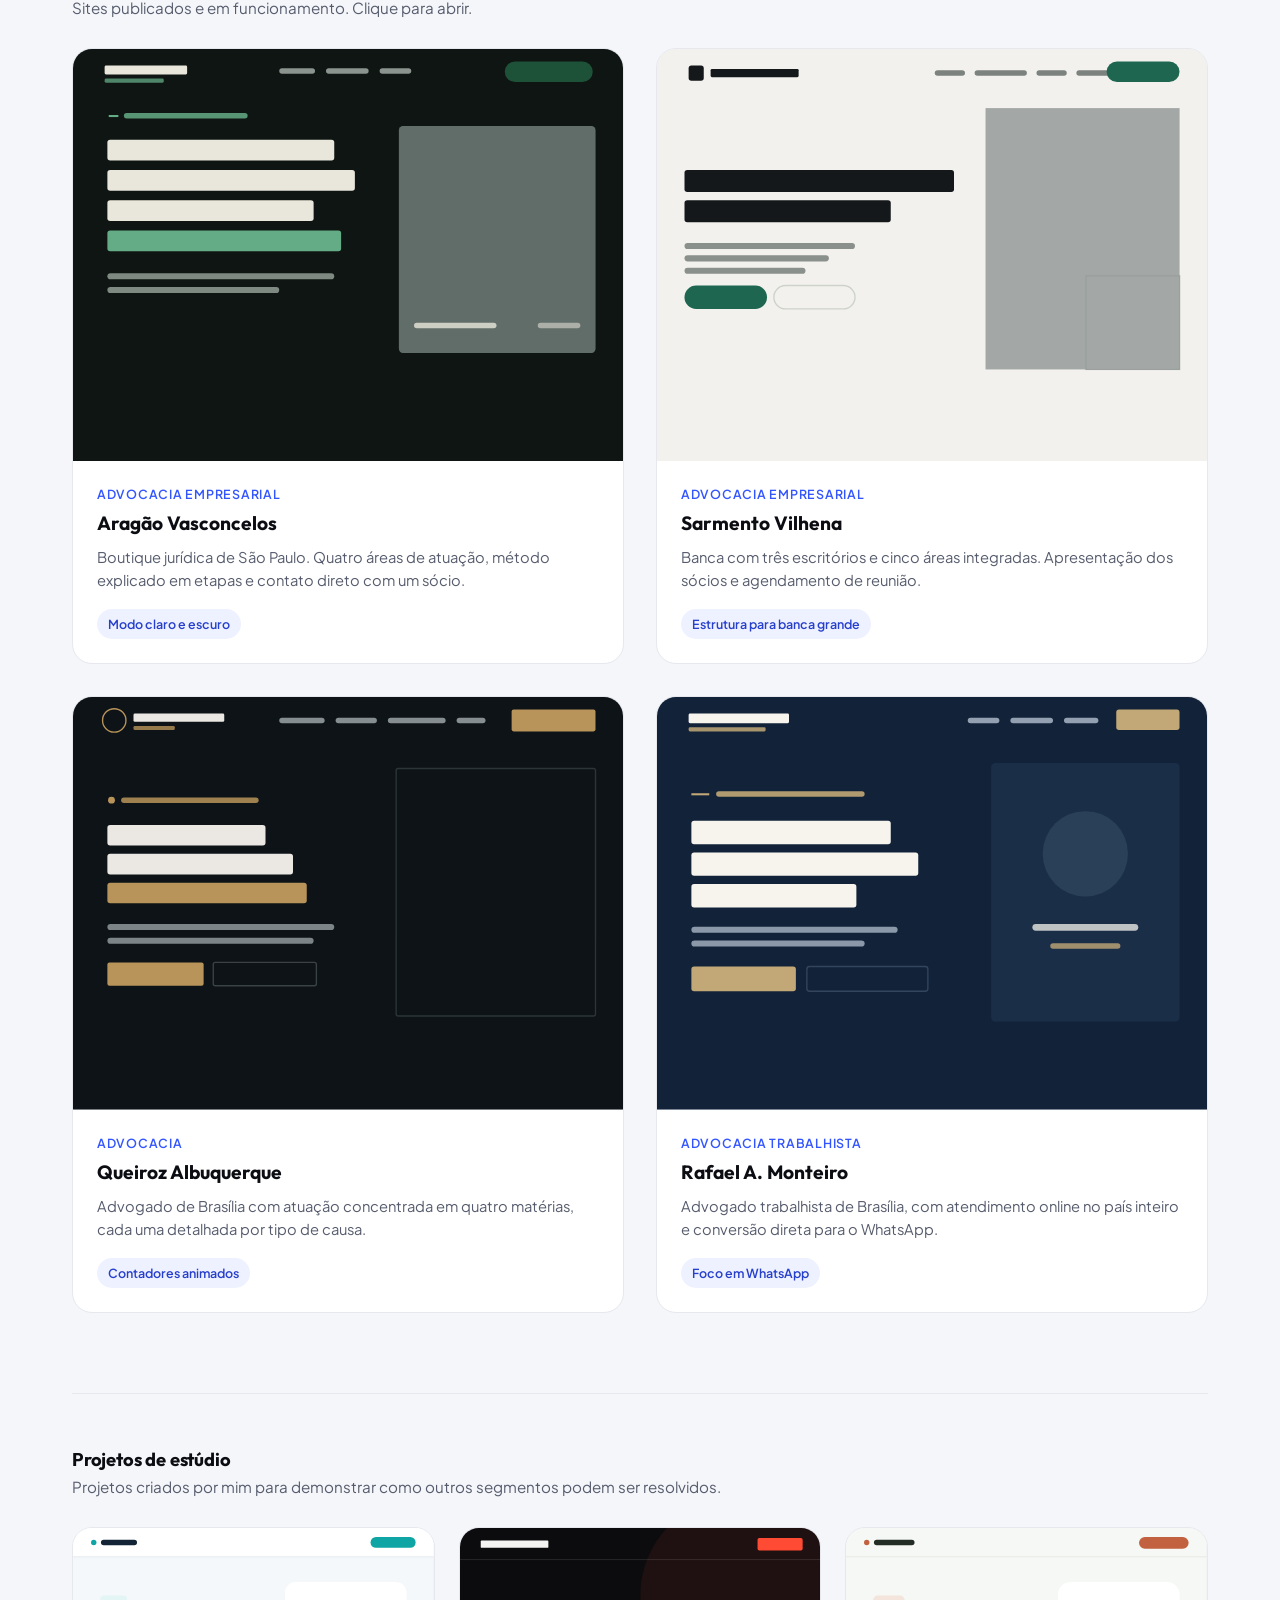
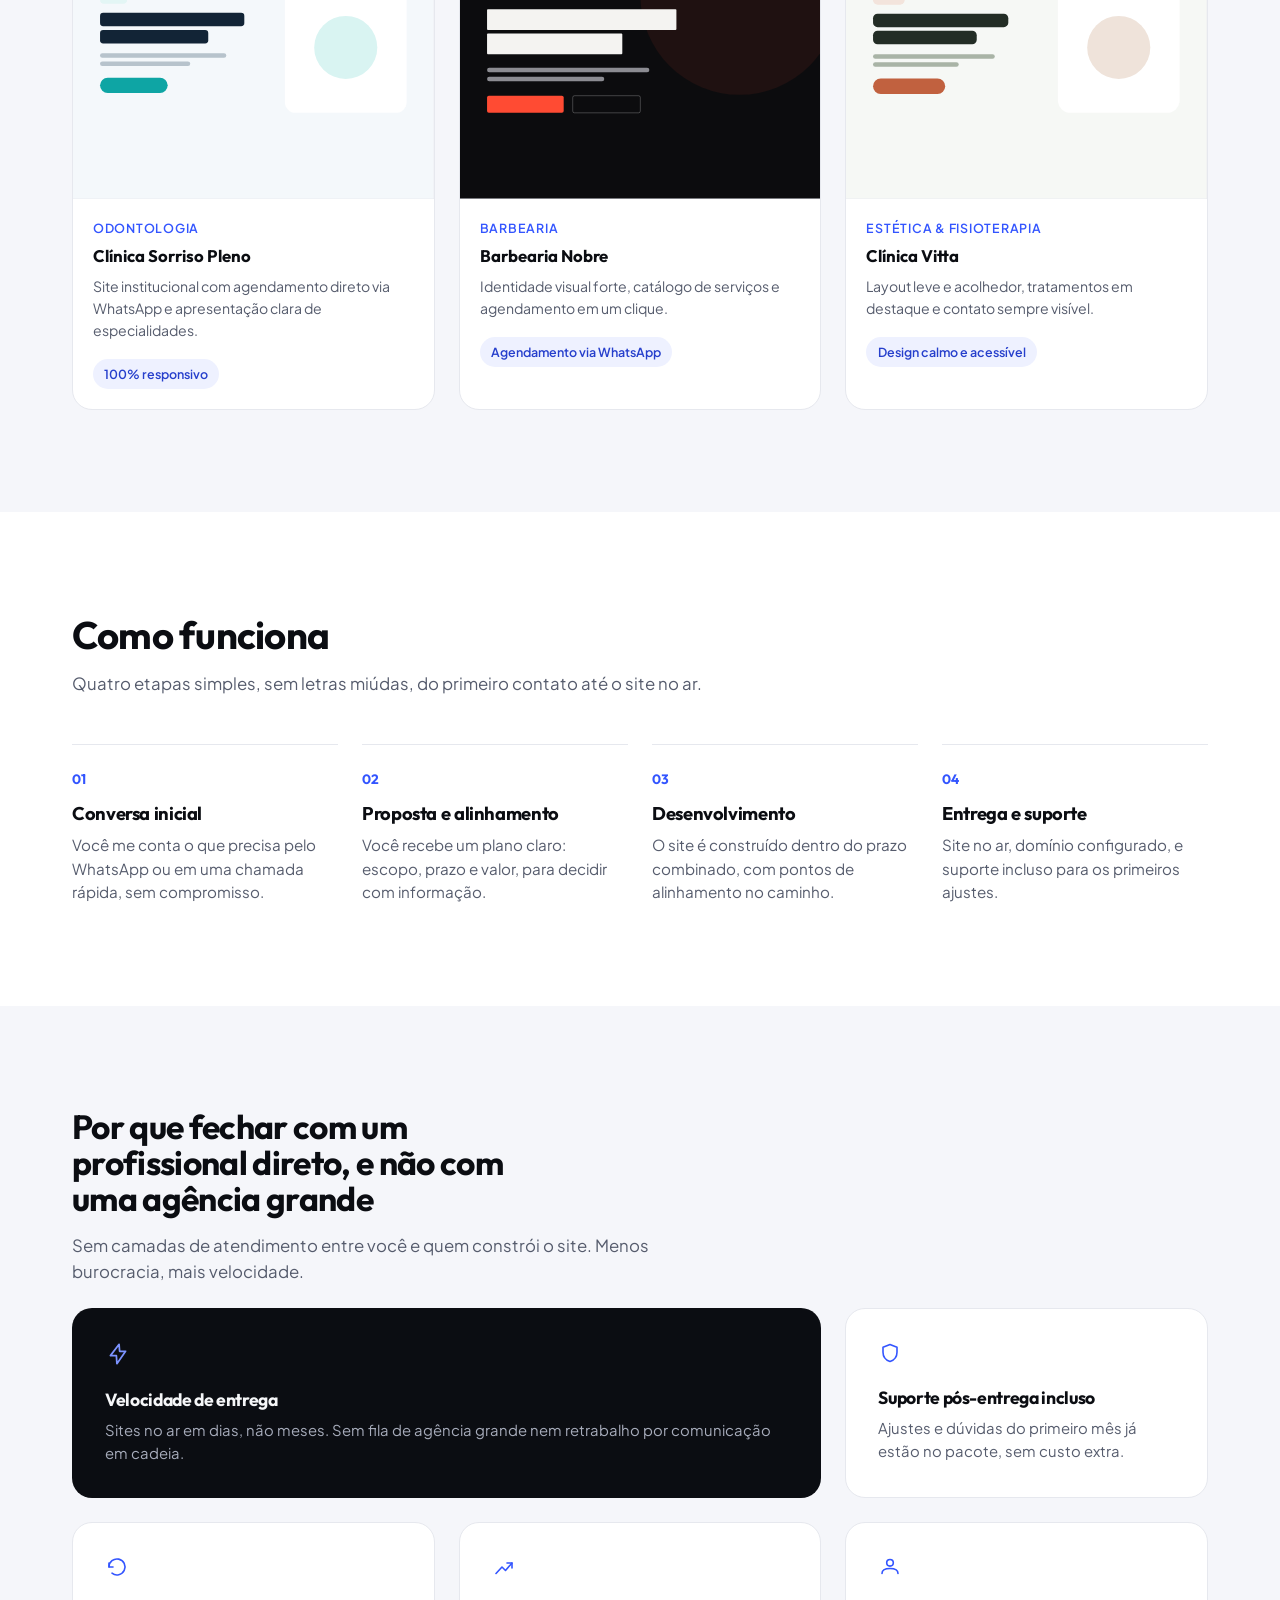
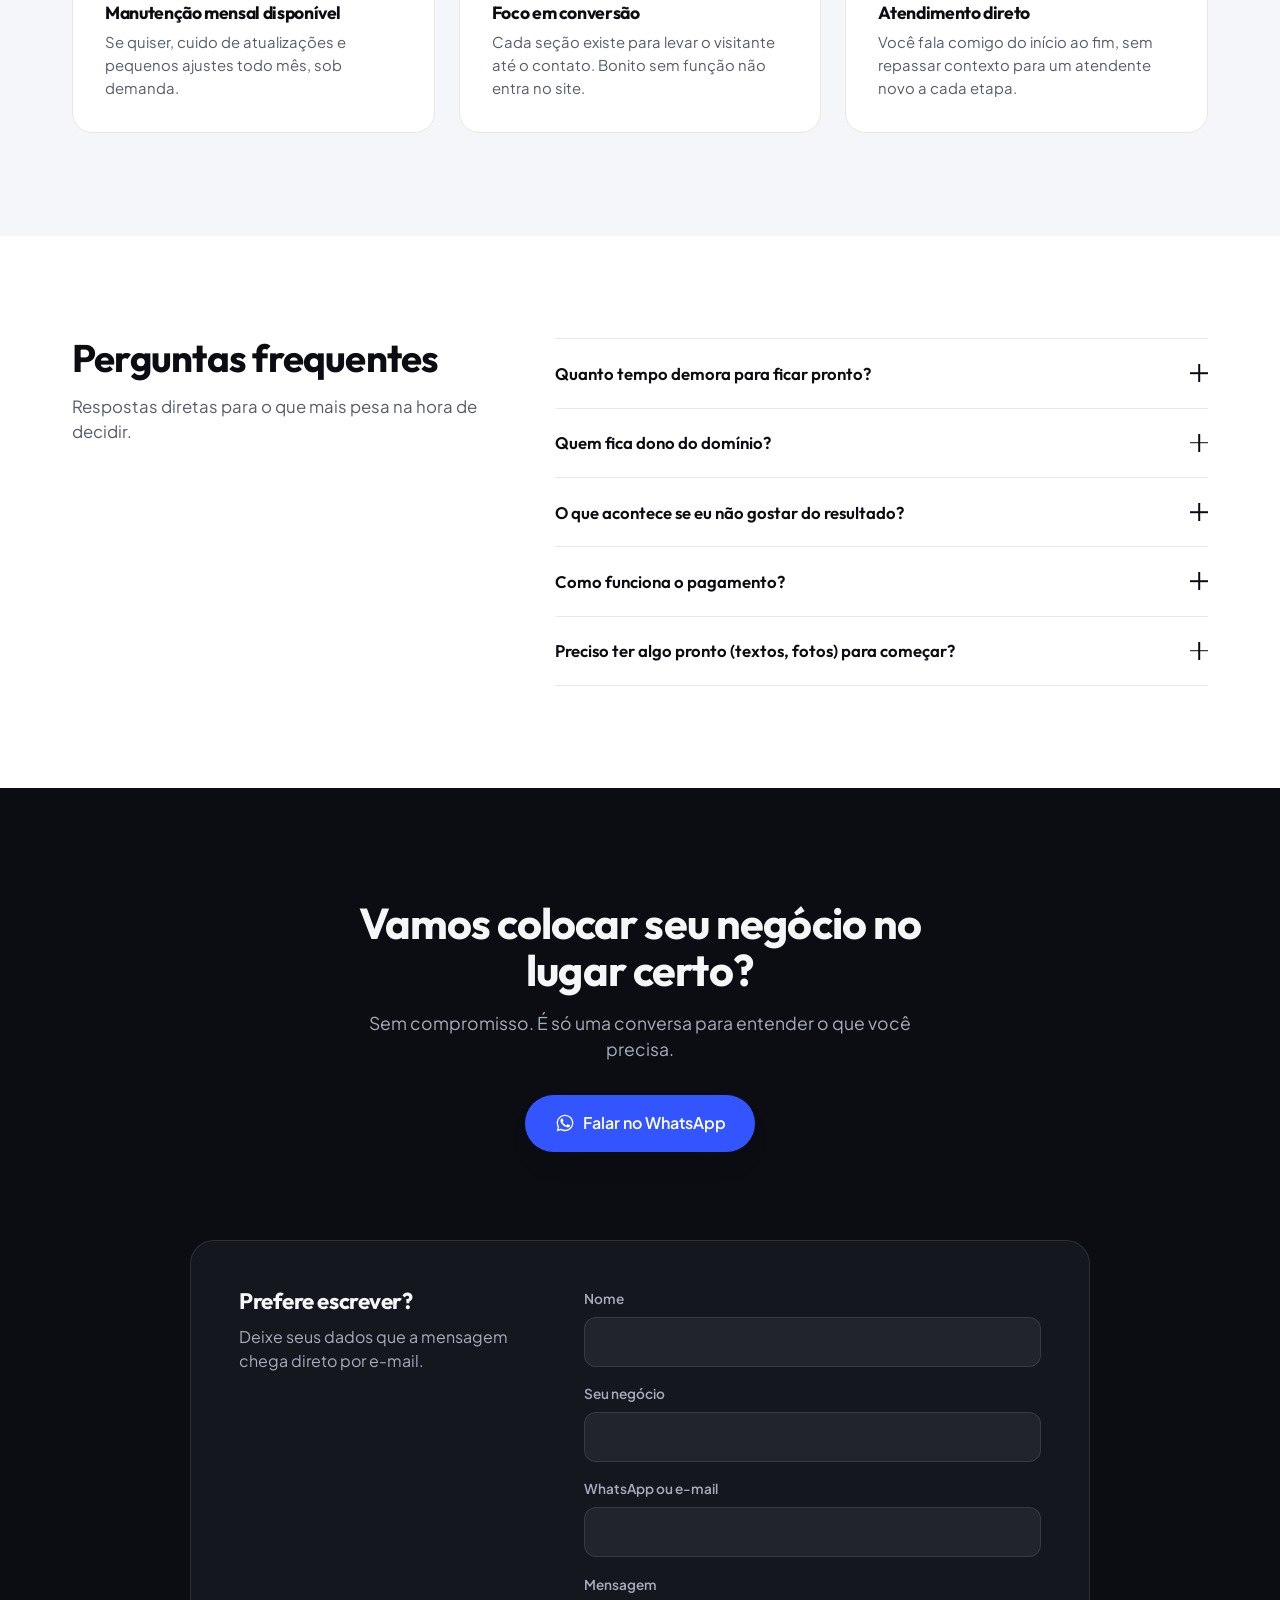
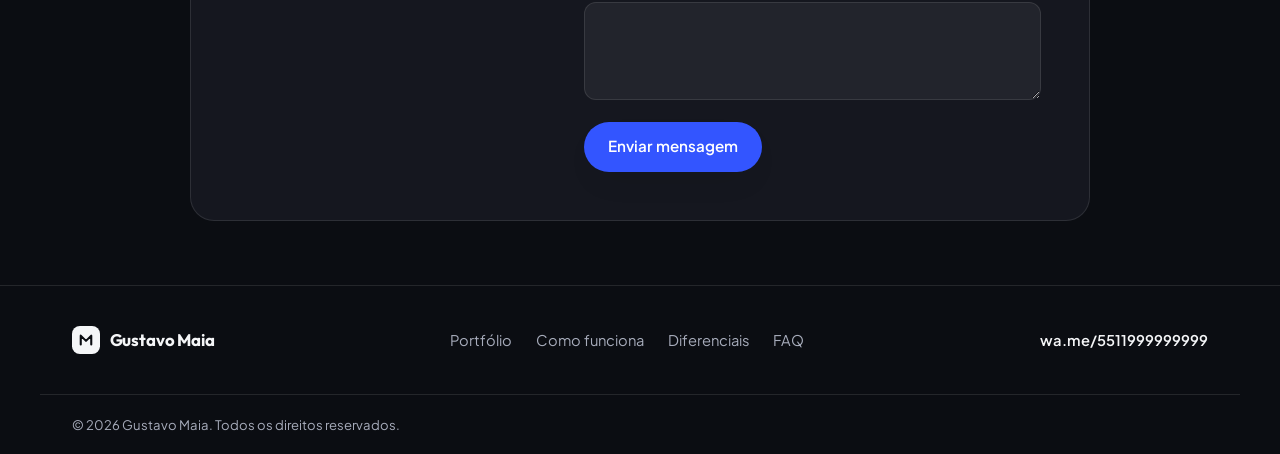
==== commit 5a70fd6b: "Add four published client sites to the portfolio Splits the portfolio into two groups: live publishe" ====
--- a/index.html
+++ b/index.html
@@ -196,11 +196,158 @@
     <div class="container">
       <div class="section-head" data-reveal>
         <h2>Sites que já saíram do papel</h2>
-        <p>Um recorte de projetos reais e projetos de estúdio, construídos para mostrar como cada segmento pode ser resolvido.</p>
+        <p>Projetos publicados e no ar, mais alguns estudos de estúdio para mostrar como outros segmentos podem ser resolvidos.</p>
+      </div>
+
+      <div class="portfolio-group" data-reveal>
+        <h3 class="portfolio-group-title">
+          <span class="live-dot" aria-hidden="true"></span>
+          No ar
+        </h3>
+        <p class="portfolio-group-note">Sites publicados e em funcionamento. Clique para abrir.</p>
       </div>
 
       <div class="portfolio-grid">
-        <a class="portfolio-card" href="projetos/clinica-odontologica/index.html" target="_blank" rel="noopener" data-reveal>
+        <a class="portfolio-card" href="https://aragao-vasconselos-advocacia.vercel.app/" target="_blank" rel="noopener" data-reveal>
+          <span class="portfolio-thumb">
+            <svg viewBox="0 0 800 600" preserveAspectRatio="xMidYMid slice" role="img" aria-label="Prévia do site Aragão Vasconcelos Advogados">
+              <rect width="800" height="600" fill="#0E1512"/>
+              <rect x="46" y="24" width="120" height="13" rx="2" fill="#E9E6DB"/>
+              <rect x="46" y="43" width="86" height="6" rx="2" fill="#64AC86" opacity=".75"/>
+              <rect x="300" y="28" width="52" height="8" rx="4" fill="#8B948E"/>
+              <rect x="368" y="28" width="62" height="8" rx="4" fill="#8B948E"/>
+              <rect x="446" y="28" width="46" height="8" rx="4" fill="#8B948E"/>
+              <rect x="628" y="18" width="128" height="30" rx="15" fill="#1E5238"/>
+              <rect x="52" y="96" width="14" height="3" fill="#64AC86"/>
+              <rect x="74" y="93" width="180" height="8" rx="4" fill="#64AC86" opacity=".85"/>
+              <rect x="50" y="132" width="330" height="30" rx="4" fill="#E9E6DB"/>
+              <rect x="50" y="176" width="360" height="30" rx="4" fill="#E9E6DB"/>
+              <rect x="50" y="220" width="300" height="30" rx="4" fill="#E9E6DB"/>
+              <rect x="50" y="264" width="340" height="30" rx="4" fill="#64AC86"/>
+              <rect x="50" y="326" width="330" height="9" rx="4.5" fill="#7E8981"/>
+              <rect x="50" y="346" width="250" height="9" rx="4.5" fill="#7E8981"/>
+              <rect x="474" y="112" width="286" height="330" rx="6" fill="#4A5450"/>
+              <rect x="474" y="112" width="286" height="330" rx="6" fill="#8E9A96" opacity=".35"/>
+              <rect x="496" y="398" width="120" height="8" rx="4" fill="#E9E6DB" opacity=".8"/>
+              <rect x="676" y="398" width="62" height="8" rx="4" fill="#E9E6DB" opacity=".55"/>
+            </svg>
+            <span class="portfolio-visit">Visitar site <svg viewBox="0 0 24 24" width="16" height="16" aria-hidden="true"><path d="M7 17 17 7M9 7h8v8" stroke="currentColor" stroke-width="2" fill="none" stroke-linecap="round" stroke-linejoin="round"/></svg></span>
+          </span>
+          <span class="portfolio-info">
+            <span class="portfolio-niche">Advocacia empresarial</span>
+            <span class="portfolio-name">Aragão Vasconcelos</span>
+            <span class="portfolio-desc">Boutique jurídica de São Paulo. Quatro áreas de atuação, método explicado em etapas e contato direto com um sócio.</span>
+            <span class="portfolio-highlight">Modo claro e escuro</span>
+          </span>
+        </a>
+
+        <a class="portfolio-card" href="https://sarmento-vilhena-site.vercel.app/" target="_blank" rel="noopener" data-reveal data-reveal-delay="1">
+          <span class="portfolio-thumb">
+            <svg viewBox="0 0 800 600" preserveAspectRatio="xMidYMid slice" role="img" aria-label="Prévia do site Sarmento Vilhena Advogados">
+              <rect width="800" height="600" fill="#F2F1ED"/>
+              <rect x="46" y="24" width="22" height="22" rx="4" fill="#14181A"/>
+              <rect x="78" y="29" width="128" height="12" rx="2" fill="#14181A"/>
+              <rect x="404" y="31" width="44" height="8" rx="4" fill="#7C837F"/>
+              <rect x="462" y="31" width="76" height="8" rx="4" fill="#7C837F"/>
+              <rect x="552" y="31" width="44" height="8" rx="4" fill="#7C837F"/>
+              <rect x="610" y="31" width="48" height="8" rx="4" fill="#7C837F"/>
+              <rect x="654" y="18" width="106" height="30" rx="15" fill="#1F6650"/>
+              <rect x="40" y="176" width="392" height="32" rx="4" fill="#14181A"/>
+              <rect x="40" y="220" width="300" height="32" rx="4" fill="#14181A"/>
+              <rect x="40" y="282" width="248" height="9" rx="4.5" fill="#8A918D"/>
+              <rect x="40" y="300" width="210" height="9" rx="4.5" fill="#8A918D"/>
+              <rect x="40" y="318" width="176" height="9" rx="4.5" fill="#8A918D"/>
+              <rect x="40" y="344" width="120" height="34" rx="17" fill="#1F6650"/>
+              <rect x="170" y="344" width="118" height="34" rx="17" fill="none" stroke="#CFD2CB" stroke-width="2"/>
+              <rect x="478" y="86" width="282" height="380" fill="#B8BCBA"/>
+              <rect x="478" y="86" width="282" height="380" fill="#8F9694" opacity=".5"/>
+              <rect x="624" y="330" width="136" height="136" fill="none" stroke="#9AA09D" stroke-width="2"/>
+            </svg>
+            <span class="portfolio-visit">Visitar site <svg viewBox="0 0 24 24" width="16" height="16" aria-hidden="true"><path d="M7 17 17 7M9 7h8v8" stroke="currentColor" stroke-width="2" fill="none" stroke-linecap="round" stroke-linejoin="round"/></svg></span>
+          </span>
+          <span class="portfolio-info">
+            <span class="portfolio-niche">Advocacia empresarial</span>
+            <span class="portfolio-name">Sarmento Vilhena</span>
+            <span class="portfolio-desc">Banca com três escritórios e cinco áreas integradas. Apresentação dos sócios e agendamento de reunião.</span>
+            <span class="portfolio-highlight">Estrutura para banca grande</span>
+          </span>
+        </a>
+
+        <a class="portfolio-card" href="https://queirozalbuquerque.vercel.app/" target="_blank" rel="noopener" data-reveal>
+          <span class="portfolio-thumb">
+            <svg viewBox="0 0 800 600" preserveAspectRatio="xMidYMid slice" role="img" aria-label="Prévia do site Queiroz Albuquerque Advocacia">
+              <rect width="800" height="600" fill="#0D1316"/>
+              <circle cx="60" cy="34" r="17" fill="none" stroke="#B8945A" stroke-width="2"/>
+              <rect x="88" y="24" width="132" height="12" rx="2" fill="#EBE8E3"/>
+              <rect x="88" y="42" width="60" height="6" rx="2" fill="#B8945A" opacity=".8"/>
+              <rect x="300" y="30" width="66" height="8" rx="4" fill="#868E91"/>
+              <rect x="382" y="30" width="60" height="8" rx="4" fill="#868E91"/>
+              <rect x="458" y="30" width="84" height="8" rx="4" fill="#868E91"/>
+              <rect x="558" y="30" width="42" height="8" rx="4" fill="#868E91"/>
+              <rect x="638" y="18" width="122" height="32" rx="3" fill="#B8945A"/>
+              <circle cx="56" cy="150" r="5" fill="#B8945A"/>
+              <rect x="70" y="146" width="200" height="8" rx="4" fill="#B8945A" opacity=".85"/>
+              <rect x="50" y="186" width="230" height="30" rx="4" fill="#EBE8E3"/>
+              <rect x="50" y="228" width="270" height="30" rx="4" fill="#EBE8E3"/>
+              <rect x="50" y="270" width="290" height="30" rx="4" fill="#B8945A"/>
+              <rect x="50" y="330" width="330" height="9" rx="4.5" fill="#7C8487"/>
+              <rect x="50" y="350" width="300" height="9" rx="4.5" fill="#7C8487"/>
+              <rect x="50" y="386" width="140" height="34" rx="3" fill="#B8945A"/>
+              <rect x="204" y="386" width="150" height="34" rx="3" fill="none" stroke="#3A4245" stroke-width="2"/>
+              <rect x="470" y="104" width="290" height="360" rx="3" fill="none" stroke="#2C3437" stroke-width="2"/>
+            </svg>
+            <span class="portfolio-visit">Visitar site <svg viewBox="0 0 24 24" width="16" height="16" aria-hidden="true"><path d="M7 17 17 7M9 7h8v8" stroke="currentColor" stroke-width="2" fill="none" stroke-linecap="round" stroke-linejoin="round"/></svg></span>
+          </span>
+          <span class="portfolio-info">
+            <span class="portfolio-niche">Advocacia</span>
+            <span class="portfolio-name">Queiroz Albuquerque</span>
+            <span class="portfolio-desc">Advogado de Brasília com atuação concentrada em quatro matérias, cada uma detalhada por tipo de causa.</span>
+            <span class="portfolio-highlight">Contadores animados</span>
+          </span>
+        </a>
+
+        <a class="portfolio-card" href="https://advogado-trabalhista-sable.vercel.app/" target="_blank" rel="noopener" data-reveal data-reveal-delay="1">
+          <span class="portfolio-thumb">
+            <svg viewBox="0 0 800 600" preserveAspectRatio="xMidYMid slice" role="img" aria-label="Prévia do site Rafael A. Monteiro, advocacia trabalhista">
+              <rect width="800" height="600" fill="#122238"/>
+              <rect x="46" y="24" width="146" height="14" rx="2" fill="#F7F4EE"/>
+              <rect x="46" y="44" width="112" height="6" rx="2" fill="#C2A877" opacity=".85"/>
+              <rect x="452" y="30" width="46" height="8" rx="4" fill="#93A0B1"/>
+              <rect x="514" y="30" width="62" height="8" rx="4" fill="#93A0B1"/>
+              <rect x="592" y="30" width="50" height="8" rx="4" fill="#93A0B1"/>
+              <rect x="668" y="18" width="92" height="30" rx="4" fill="#C2A877"/>
+              <rect x="50" y="140" width="26" height="3" fill="#C2A877"/>
+              <rect x="86" y="137" width="216" height="8" rx="4" fill="#C2A877" opacity=".9"/>
+              <rect x="50" y="180" width="290" height="34" rx="4" fill="#F7F4EE"/>
+              <rect x="50" y="226" width="330" height="34" rx="4" fill="#F7F4EE"/>
+              <rect x="50" y="272" width="240" height="34" rx="4" fill="#F7F4EE"/>
+              <rect x="50" y="334" width="300" height="9" rx="4.5" fill="#8A98AA"/>
+              <rect x="50" y="354" width="252" height="9" rx="4.5" fill="#8A98AA"/>
+              <rect x="50" y="392" width="152" height="36" rx="4" fill="#C2A877"/>
+              <rect x="218" y="392" width="176" height="36" rx="4" fill="none" stroke="#33455C" stroke-width="2"/>
+              <rect x="486" y="96" width="274" height="376" rx="6" fill="#1B2E48"/>
+              <circle cx="623" cy="228" r="62" fill="#2A4059"/>
+              <rect x="546" y="330" width="154" height="10" rx="5" fill="#F7F4EE" opacity=".75"/>
+              <rect x="572" y="358" width="102" height="8" rx="4" fill="#C2A877" opacity=".8"/>
+            </svg>
+            <span class="portfolio-visit">Visitar site <svg viewBox="0 0 24 24" width="16" height="16" aria-hidden="true"><path d="M7 17 17 7M9 7h8v8" stroke="currentColor" stroke-width="2" fill="none" stroke-linecap="round" stroke-linejoin="round"/></svg></span>
+          </span>
+          <span class="portfolio-info">
+            <span class="portfolio-niche">Advocacia trabalhista</span>
+            <span class="portfolio-name">Rafael A. Monteiro</span>
+            <span class="portfolio-desc">Advogado trabalhista de Brasília, com atendimento online no país inteiro e conversão direta para o WhatsApp.</span>
+            <span class="portfolio-highlight">Foco em WhatsApp</span>
+          </span>
+        </a>
+      </div>
+
+      <div class="portfolio-group portfolio-group-second" data-reveal>
+        <h3 class="portfolio-group-title">Projetos de estúdio</h3>
+        <p class="portfolio-group-note">Projetos criados por mim para demonstrar como outros segmentos podem ser resolvidos.</p>
+      </div>
+
+      <div class="portfolio-grid portfolio-grid-demo">
+        <a class="portfolio-card portfolio-card-demo" href="projetos/clinica-odontologica/index.html" target="_blank" rel="noopener" data-reveal>
           <span class="portfolio-thumb">
             <svg viewBox="0 0 800 600" preserveAspectRatio="xMidYMid slice" role="img" aria-label="Prévia do site da Clínica Sorriso Pleno">
               <rect width="800" height="600" fill="#F4F8FB"/>
@@ -228,35 +375,7 @@
           </span>
         </a>
 
-        <a class="portfolio-card" href="projetos/advocacia/index.html" target="_blank" rel="noopener" data-reveal data-reveal-delay="1">
-          <span class="portfolio-thumb">
-            <svg viewBox="0 0 800 600" preserveAspectRatio="xMidYMid slice" role="img" aria-label="Prévia do site Bastos & Lima Advogados">
-              <rect width="800" height="600" fill="#FFFFFF"/>
-              <line x1="0" y1="72" x2="800" y2="72" stroke="#E3E6E2" stroke-width="2"/>
-              <rect x="46" y="26" width="110" height="12" rx="2" fill="#14201B"/>
-              <rect x="46" y="44" width="90" height="7" rx="2" fill="#8A9187"/>
-              <rect x="600" y="24" width="160" height="26" rx="2" fill="#1F5C46"/>
-              <rect x="60" y="160" width="360" height="30" rx="2" fill="#14201B" transform="skewX(-6)"/>
-              <rect x="60" y="202" width="300" height="30" rx="2" fill="#14201B" transform="skewX(-6)"/>
-              <rect x="60" y="256" width="380" height="9" rx="4.5" fill="#AEB6AB"/>
-              <rect x="60" y="274" width="300" height="9" rx="4.5" fill="#AEB6AB"/>
-              <rect x="60" y="312" width="170" height="30" rx="2" fill="#1F5C46"/>
-              <line x1="0" y1="420" x2="800" y2="420" stroke="#E3E6E2" stroke-width="2"/>
-              <rect x="60" y="460" width="180" height="9" fill="#D8DCD5"/>
-              <rect x="290" y="460" width="180" height="9" fill="#D8DCD5"/>
-              <rect x="520" y="460" width="180" height="9" fill="#D8DCD5"/>
-            </svg>
-            <span class="portfolio-visit">Visitar site <svg viewBox="0 0 24 24" width="16" height="16" aria-hidden="true"><path d="M7 17 17 7M9 7h8v8" stroke="currentColor" stroke-width="2" fill="none" stroke-linecap="round" stroke-linejoin="round"/></svg></span>
-          </span>
-          <span class="portfolio-info">
-            <span class="portfolio-niche">Advocacia</span>
-            <span class="portfolio-name">Bastos &amp; Lima Advogados</span>
-            <span class="portfolio-desc">Presença institucional sóbria, áreas de atuação organizadas e canal direto de contato.</span>
-            <span class="portfolio-highlight">Foco em credibilidade</span>
-          </span>
-        </a>
-
-        <a class="portfolio-card" href="projetos/barbearia/index.html" target="_blank" rel="noopener" data-reveal>
+        <a class="portfolio-card portfolio-card-demo" href="projetos/barbearia/index.html" target="_blank" rel="noopener" data-reveal data-reveal-delay="1">
           <span class="portfolio-thumb">
             <svg viewBox="0 0 800 600" preserveAspectRatio="xMidYMid slice" role="img" aria-label="Prévia do site Barbearia Nobre">
               <rect width="800" height="600" fill="#0C0C0E"/>
@@ -281,7 +400,7 @@
           </span>
         </a>
 
-        <a class="portfolio-card" href="projetos/clinica-estetica/index.html" target="_blank" rel="noopener" data-reveal data-reveal-delay="1">
+        <a class="portfolio-card portfolio-card-demo" href="projetos/clinica-estetica/index.html" target="_blank" rel="noopener" data-reveal data-reveal-delay="2">
           <span class="portfolio-thumb">
             <svg viewBox="0 0 800 600" preserveAspectRatio="xMidYMid slice" role="img" aria-label="Prévia do site Clínica Vitta">
               <rect width="800" height="600" fill="#F6F8F5"/>
--- a/css/style.css
+++ b/css/style.css
@@ -329,8 +329,45 @@
 
 /* ---------- Portfolio ---------- */
 .portfolio { padding-block: clamp(4rem, 8vw, 7rem); background: var(--bg-subtle); }
+
+.portfolio-group { margin-bottom: 1.75rem; }
+.portfolio-group-second { margin-top: clamp(3.5rem, 7vw, 5rem); padding-top: clamp(2.5rem, 5vw, 3.5rem); border-top: 1px solid var(--border); }
+.portfolio-group-title {
+  display: flex;
+  align-items: center;
+  gap: 0.6rem;
+  font-size: 1.15rem;
+  letter-spacing: -0.01em;
+}
+.portfolio-group-note { margin-top: 0.4rem; color: var(--ink-soft); font-size: 0.95rem; }
+.live-dot {
+  width: 9px;
+  height: 9px;
+  border-radius: 50%;
+  background: #16A34A;
+  position: relative;
+  flex-shrink: 0;
+}
+.live-dot::after {
+  content: "";
+  position: absolute;
+  inset: 0;
+  border-radius: 50%;
+  background: #16A34A;
+  animation: live-pulse 2.4s var(--ease-out) infinite;
+}
+@keyframes live-pulse {
+  0% { transform: scale(1); opacity: 0.6; }
+  100% { transform: scale(2.6); opacity: 0; }
+}
+@media (prefers-reduced-motion: reduce) { .live-dot::after { animation: none; display: none; } }
+
 .portfolio-grid { display: grid; gap: 1.75rem; grid-template-columns: 1fr; }
 @media (min-width: 768px) { .portfolio-grid { grid-template-columns: 1fr 1fr; gap: 2rem; } }
+@media (min-width: 900px) { .portfolio-grid-demo { grid-template-columns: repeat(3, 1fr); gap: 1.5rem; } }
+.portfolio-card-demo .portfolio-info { padding: 1.25rem; }
+.portfolio-card-demo .portfolio-name { font-size: 1.05rem; }
+.portfolio-card-demo .portfolio-desc { font-size: 0.88rem; }
 
 .portfolio-card {
   display: flex;
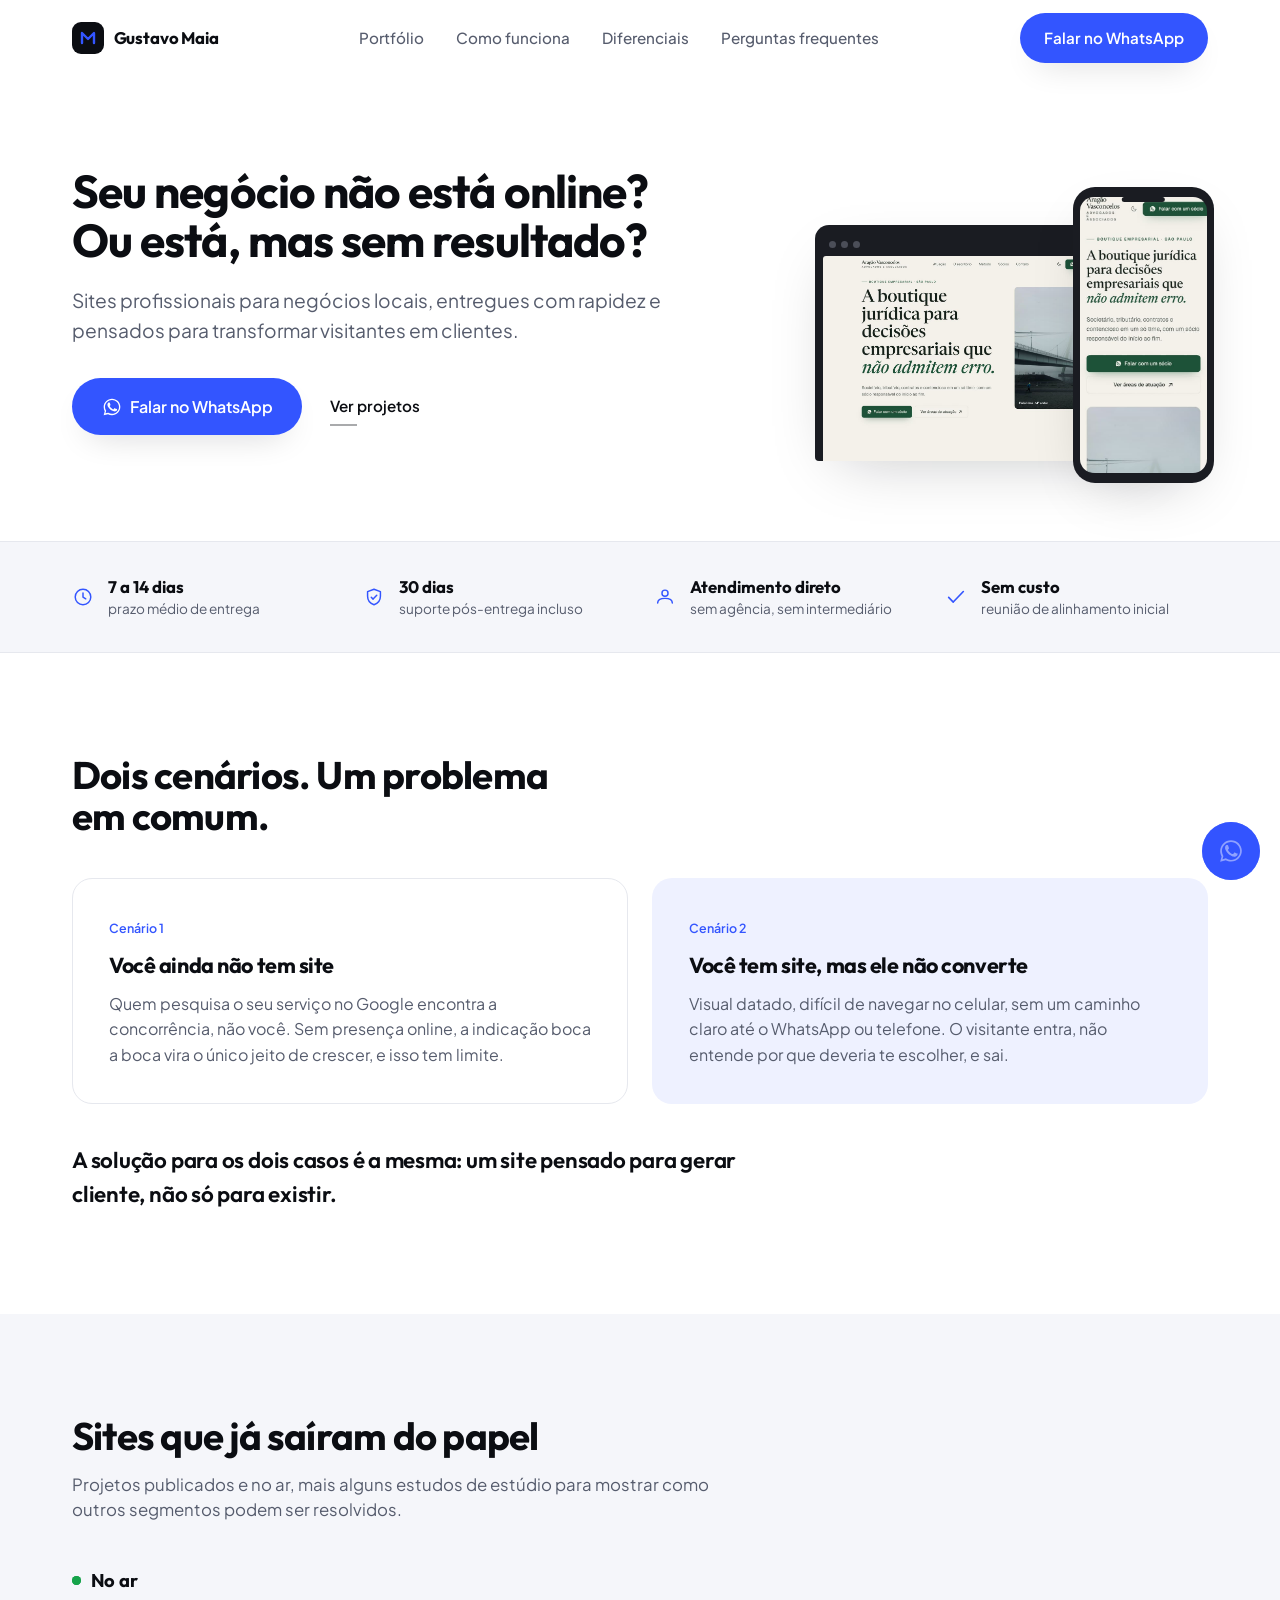
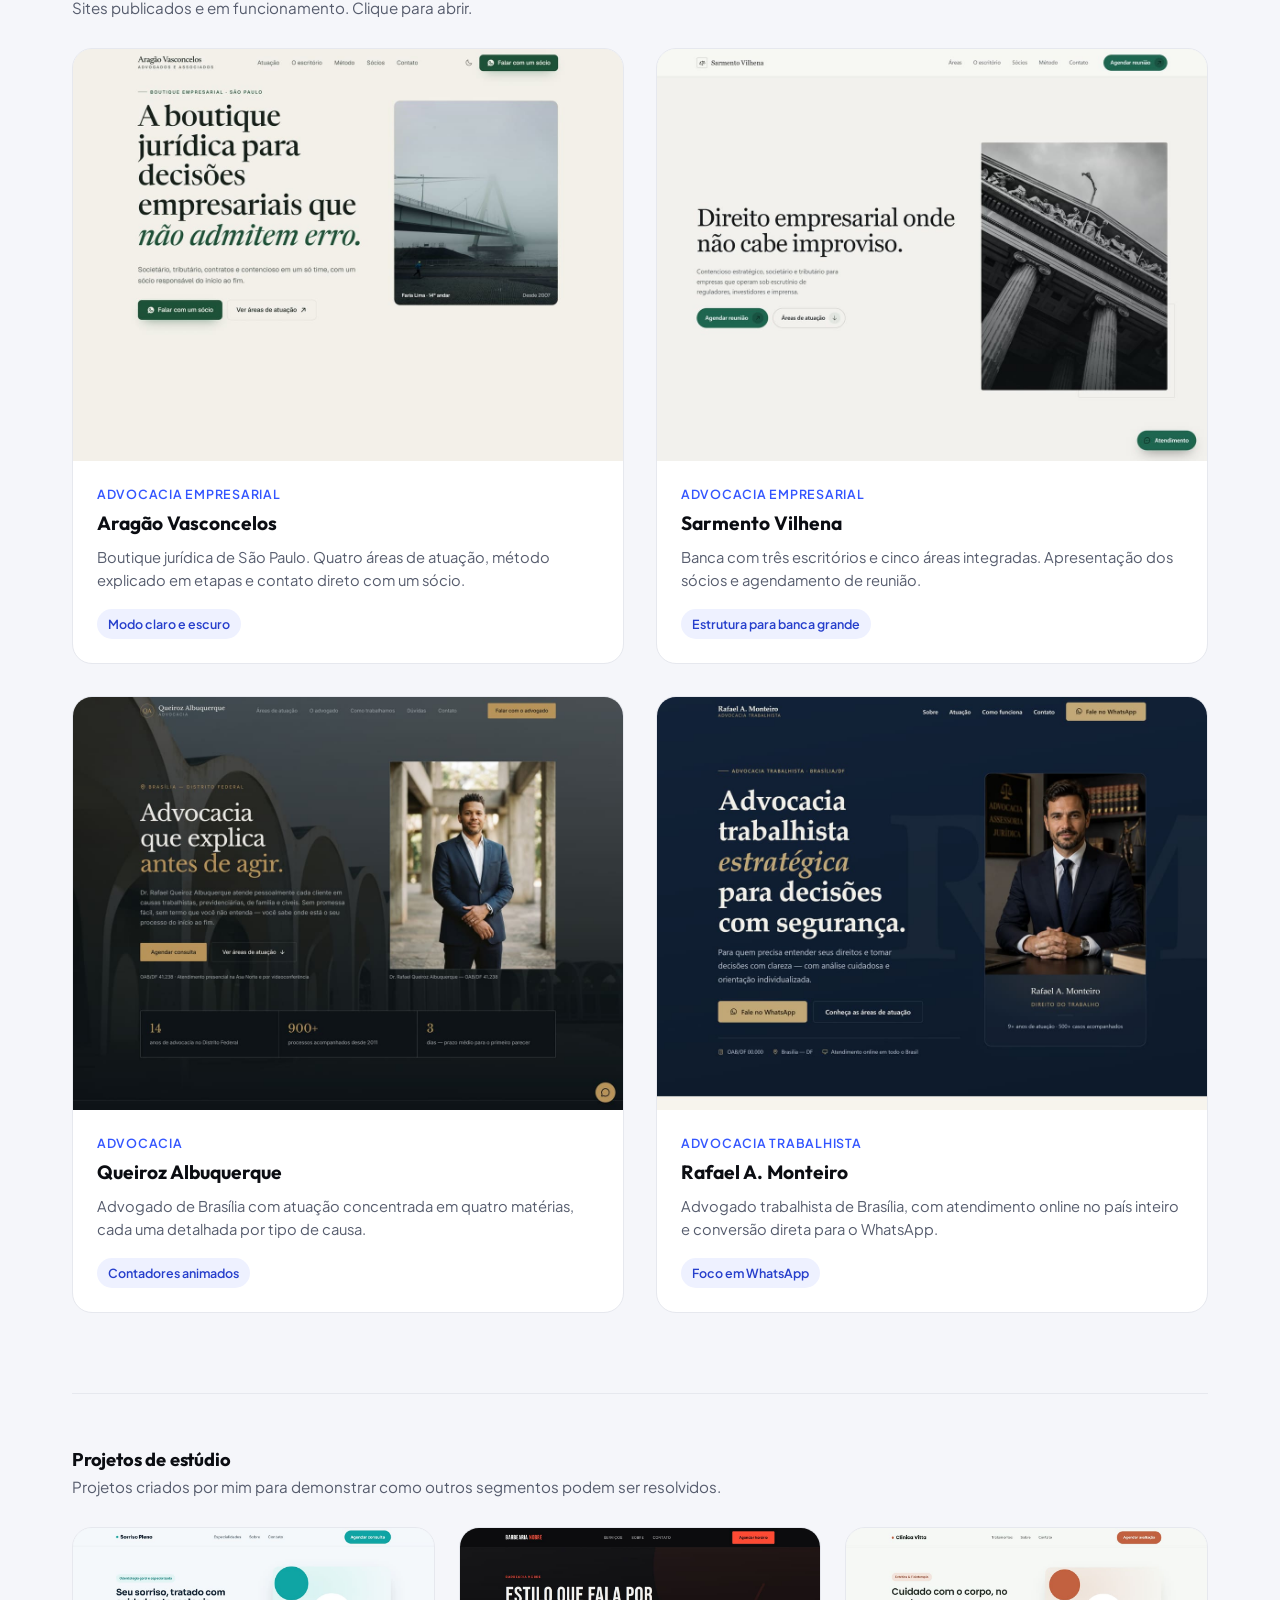
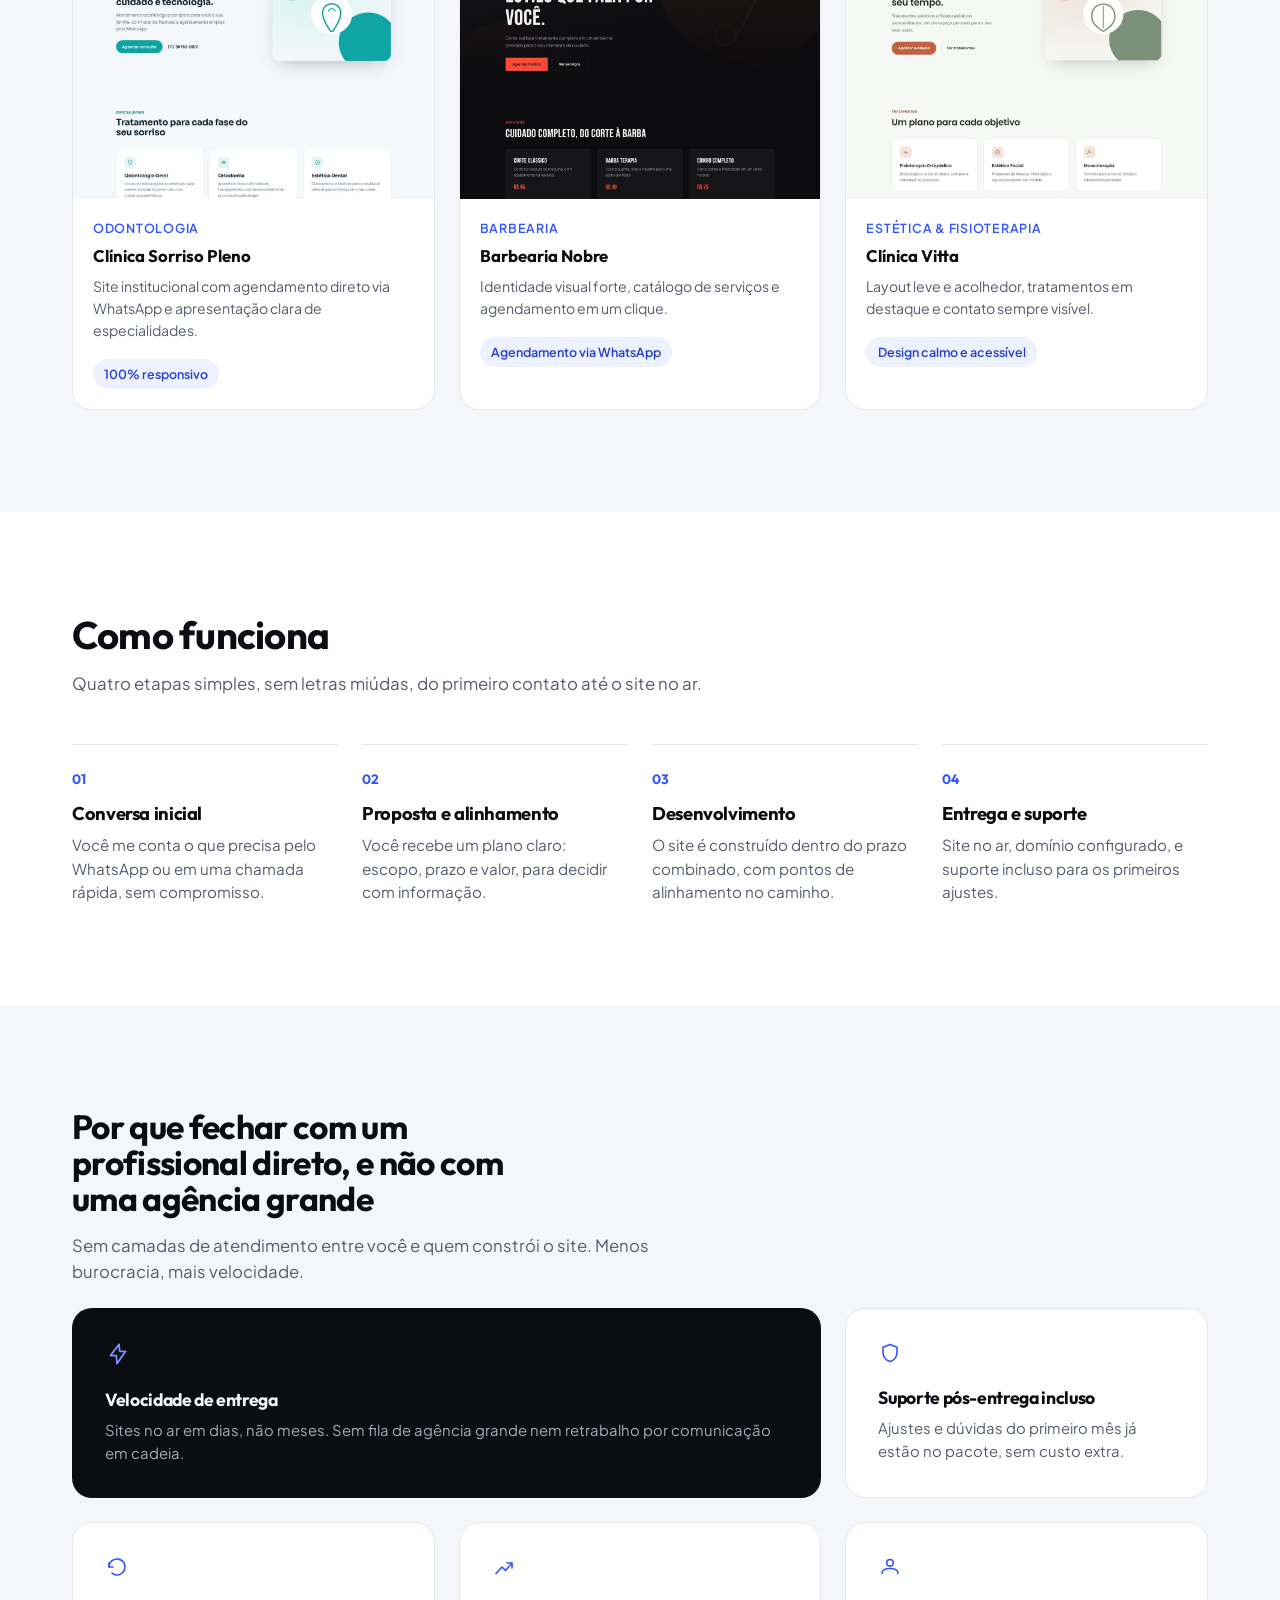
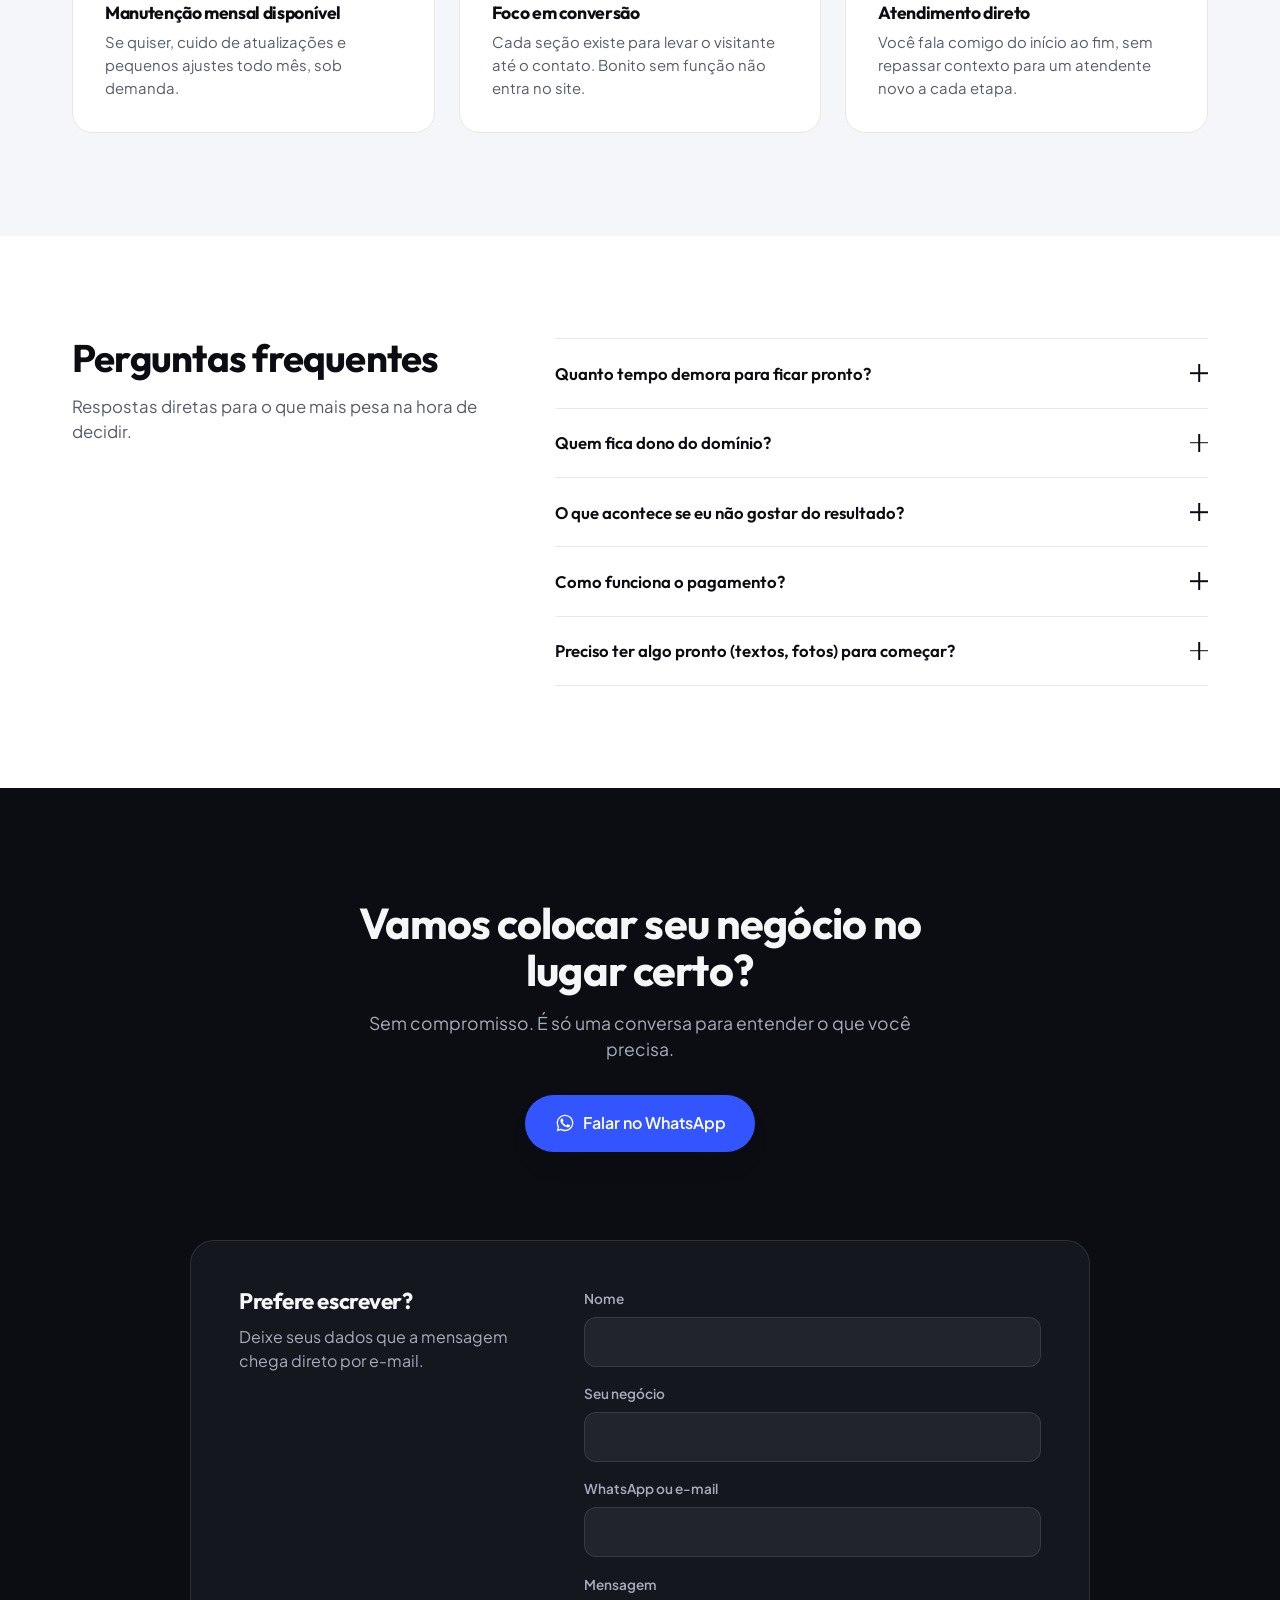
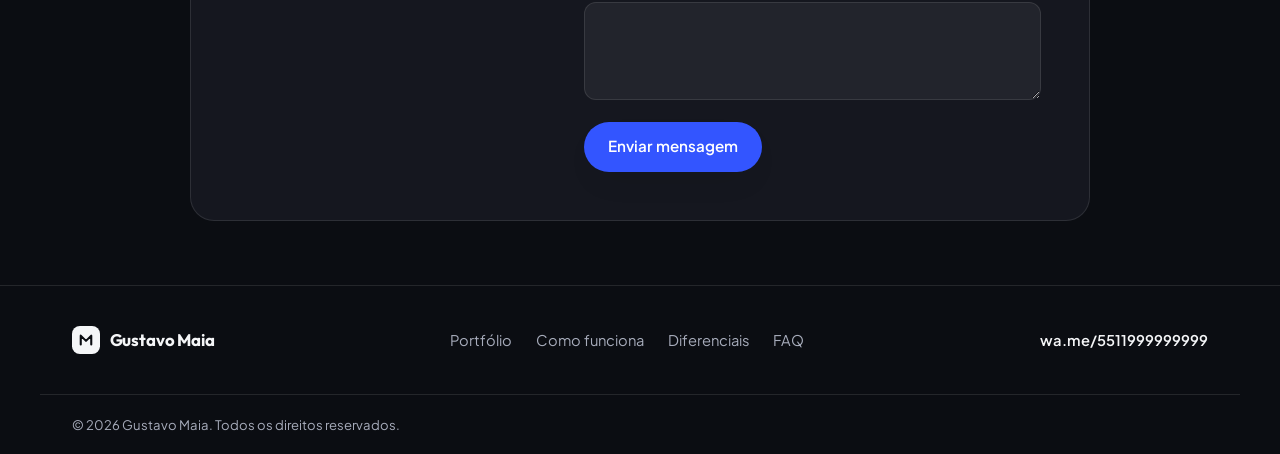
==== commit 5c9b8ec2: "Replace drawn mockups with real site screenshots Swaps all nine hand-drawn SVG mockups for actual sc" ====
--- a/index.html
+++ b/index.html
@@ -96,42 +96,11 @@
       <div class="hero-visual" data-reveal data-reveal-delay="1">
         <div class="device device-desktop">
           <div class="device-bar"><span></span><span></span><span></span></div>
-          <svg viewBox="0 0 800 500" role="img" aria-label="Ilustração de um site institucional em desktop">
-            <rect width="800" height="500" fill="#FFFFFF"/>
-            <line x1="0" y1="64" x2="800" y2="64" stroke="#E6E8EE" stroke-width="2"/>
-            <circle cx="40" cy="32" r="10" fill="#0B0D12"/>
-            <rect x="62" y="27" width="70" height="10" rx="5" fill="#0B0D12"/>
-            <rect x="440" y="27" width="50" height="8" rx="4" fill="#C7CBD6"/>
-            <rect x="506" y="27" width="60" height="8" rx="4" fill="#C7CBD6"/>
-            <rect x="582" y="27" width="46" height="8" rx="4" fill="#C7CBD6"/>
-            <rect x="690" y="19" width="94" height="26" rx="13" fill="#3355FF"/>
-            <rect x="40" y="140" width="330" height="26" rx="6" fill="#0B0D12"/>
-            <rect x="40" y="176" width="260" height="26" rx="6" fill="#0B0D12"/>
-            <rect x="40" y="228" width="300" height="10" rx="5" fill="#C7CBD6"/>
-            <rect x="40" y="248" width="220" height="10" rx="5" fill="#C7CBD6"/>
-            <rect x="40" y="284" width="150" height="36" rx="18" fill="#3355FF"/>
-            <rect x="430" y="120" width="330" height="240" rx="24" fill="#EEF1FF"/>
-            <circle cx="700" cy="160" r="26" fill="#3355FF" opacity="0.3"/>
-            <circle cx="480" cy="320" r="40" fill="#3355FF" opacity="0.18"/>
-          </svg>
+          <img src="assets/img/hero-desktop.jpg" alt="Site do escritório Aragão Vasconcelos exibido em um monitor desktop" width="1280" height="800" loading="eager" fetchpriority="high" decoding="async">
         </div>
         <div class="device device-mobile">
           <div class="device-notch"></div>
-          <svg viewBox="0 0 390 844" role="img" aria-label="Ilustração do mesmo site em smartphone">
-            <rect width="390" height="844" fill="#FFFFFF"/>
-            <circle cx="34" cy="46" r="9" fill="#0B0D12"/>
-            <rect x="326" y="38" width="28" height="4.5" rx="2.25" fill="#0B0D12"/>
-            <rect x="326" y="50" width="28" height="4.5" rx="2.25" fill="#0B0D12"/>
-            <line x1="0" y1="78" x2="390" y2="78" stroke="#E6E8EE" stroke-width="2"/>
-            <rect x="30" y="130" width="240" height="24" rx="6" fill="#0B0D12"/>
-            <rect x="30" y="164" width="190" height="24" rx="6" fill="#0B0D12"/>
-            <rect x="30" y="210" width="260" height="9" rx="4.5" fill="#C7CBD6"/>
-            <rect x="30" y="228" width="200" height="9" rx="4.5" fill="#C7CBD6"/>
-            <rect x="30" y="260" width="330" height="46" rx="23" fill="#3355FF"/>
-            <rect x="30" y="336" width="330" height="200" rx="20" fill="#EEF1FF"/>
-            <circle cx="300" cy="386" r="22" fill="#3355FF" opacity="0.3"/>
-            <circle cx="90" cy="476" r="34" fill="#3355FF" opacity="0.18"/>
-          </svg>
+          <img src="assets/img/hero-mobile.jpg" alt="O mesmo site exibido em um smartphone" width="390" height="845" loading="eager" decoding="async">
         </div>
       </div>
     </div>
@@ -210,27 +179,7 @@
       <div class="portfolio-grid">
         <a class="portfolio-card" href="https://aragao-vasconselos-advocacia.vercel.app/" target="_blank" rel="noopener" data-reveal>
           <span class="portfolio-thumb">
-            <svg viewBox="0 0 800 600" preserveAspectRatio="xMidYMid slice" role="img" aria-label="Prévia do site Aragão Vasconcelos Advogados">
-              <rect width="800" height="600" fill="#0E1512"/>
-              <rect x="46" y="24" width="120" height="13" rx="2" fill="#E9E6DB"/>
-              <rect x="46" y="43" width="86" height="6" rx="2" fill="#64AC86" opacity=".75"/>
-              <rect x="300" y="28" width="52" height="8" rx="4" fill="#8B948E"/>
-              <rect x="368" y="28" width="62" height="8" rx="4" fill="#8B948E"/>
-              <rect x="446" y="28" width="46" height="8" rx="4" fill="#8B948E"/>
-              <rect x="628" y="18" width="128" height="30" rx="15" fill="#1E5238"/>
-              <rect x="52" y="96" width="14" height="3" fill="#64AC86"/>
-              <rect x="74" y="93" width="180" height="8" rx="4" fill="#64AC86" opacity=".85"/>
-              <rect x="50" y="132" width="330" height="30" rx="4" fill="#E9E6DB"/>
-              <rect x="50" y="176" width="360" height="30" rx="4" fill="#E9E6DB"/>
-              <rect x="50" y="220" width="300" height="30" rx="4" fill="#E9E6DB"/>
-              <rect x="50" y="264" width="340" height="30" rx="4" fill="#64AC86"/>
-              <rect x="50" y="326" width="330" height="9" rx="4.5" fill="#7E8981"/>
-              <rect x="50" y="346" width="250" height="9" rx="4.5" fill="#7E8981"/>
-              <rect x="474" y="112" width="286" height="330" rx="6" fill="#4A5450"/>
-              <rect x="474" y="112" width="286" height="330" rx="6" fill="#8E9A96" opacity=".35"/>
-              <rect x="496" y="398" width="120" height="8" rx="4" fill="#E9E6DB" opacity=".8"/>
-              <rect x="676" y="398" width="62" height="8" rx="4" fill="#E9E6DB" opacity=".55"/>
-            </svg>
+            <img src="assets/img/projeto-aragao.jpg" alt="Página inicial do site Aragão Vasconcelos Advogados" width="1200" height="900" loading="lazy" decoding="async">
             <span class="portfolio-visit">Visitar site <svg viewBox="0 0 24 24" width="16" height="16" aria-hidden="true"><path d="M7 17 17 7M9 7h8v8" stroke="currentColor" stroke-width="2" fill="none" stroke-linecap="round" stroke-linejoin="round"/></svg></span>
           </span>
           <span class="portfolio-info">
@@ -243,26 +192,7 @@
 
         <a class="portfolio-card" href="https://sarmento-vilhena-site.vercel.app/" target="_blank" rel="noopener" data-reveal data-reveal-delay="1">
           <span class="portfolio-thumb">
-            <svg viewBox="0 0 800 600" preserveAspectRatio="xMidYMid slice" role="img" aria-label="Prévia do site Sarmento Vilhena Advogados">
-              <rect width="800" height="600" fill="#F2F1ED"/>
-              <rect x="46" y="24" width="22" height="22" rx="4" fill="#14181A"/>
-              <rect x="78" y="29" width="128" height="12" rx="2" fill="#14181A"/>
-              <rect x="404" y="31" width="44" height="8" rx="4" fill="#7C837F"/>
-              <rect x="462" y="31" width="76" height="8" rx="4" fill="#7C837F"/>
-              <rect x="552" y="31" width="44" height="8" rx="4" fill="#7C837F"/>
-              <rect x="610" y="31" width="48" height="8" rx="4" fill="#7C837F"/>
-              <rect x="654" y="18" width="106" height="30" rx="15" fill="#1F6650"/>
-              <rect x="40" y="176" width="392" height="32" rx="4" fill="#14181A"/>
-              <rect x="40" y="220" width="300" height="32" rx="4" fill="#14181A"/>
-              <rect x="40" y="282" width="248" height="9" rx="4.5" fill="#8A918D"/>
-              <rect x="40" y="300" width="210" height="9" rx="4.5" fill="#8A918D"/>
-              <rect x="40" y="318" width="176" height="9" rx="4.5" fill="#8A918D"/>
-              <rect x="40" y="344" width="120" height="34" rx="17" fill="#1F6650"/>
-              <rect x="170" y="344" width="118" height="34" rx="17" fill="none" stroke="#CFD2CB" stroke-width="2"/>
-              <rect x="478" y="86" width="282" height="380" fill="#B8BCBA"/>
-              <rect x="478" y="86" width="282" height="380" fill="#8F9694" opacity=".5"/>
-              <rect x="624" y="330" width="136" height="136" fill="none" stroke="#9AA09D" stroke-width="2"/>
-            </svg>
+            <img src="assets/img/projeto-sarmento.jpg" alt="Página inicial do site Sarmento Vilhena Advogados" width="1200" height="900" loading="lazy" decoding="async">
             <span class="portfolio-visit">Visitar site <svg viewBox="0 0 24 24" width="16" height="16" aria-hidden="true"><path d="M7 17 17 7M9 7h8v8" stroke="currentColor" stroke-width="2" fill="none" stroke-linecap="round" stroke-linejoin="round"/></svg></span>
           </span>
           <span class="portfolio-info">
@@ -275,27 +205,7 @@
 
         <a class="portfolio-card" href="https://queirozalbuquerque.vercel.app/" target="_blank" rel="noopener" data-reveal>
           <span class="portfolio-thumb">
-            <svg viewBox="0 0 800 600" preserveAspectRatio="xMidYMid slice" role="img" aria-label="Prévia do site Queiroz Albuquerque Advocacia">
-              <rect width="800" height="600" fill="#0D1316"/>
-              <circle cx="60" cy="34" r="17" fill="none" stroke="#B8945A" stroke-width="2"/>
-              <rect x="88" y="24" width="132" height="12" rx="2" fill="#EBE8E3"/>
-              <rect x="88" y="42" width="60" height="6" rx="2" fill="#B8945A" opacity=".8"/>
-              <rect x="300" y="30" width="66" height="8" rx="4" fill="#868E91"/>
-              <rect x="382" y="30" width="60" height="8" rx="4" fill="#868E91"/>
-              <rect x="458" y="30" width="84" height="8" rx="4" fill="#868E91"/>
-              <rect x="558" y="30" width="42" height="8" rx="4" fill="#868E91"/>
-              <rect x="638" y="18" width="122" height="32" rx="3" fill="#B8945A"/>
-              <circle cx="56" cy="150" r="5" fill="#B8945A"/>
-              <rect x="70" y="146" width="200" height="8" rx="4" fill="#B8945A" opacity=".85"/>
-              <rect x="50" y="186" width="230" height="30" rx="4" fill="#EBE8E3"/>
-              <rect x="50" y="228" width="270" height="30" rx="4" fill="#EBE8E3"/>
-              <rect x="50" y="270" width="290" height="30" rx="4" fill="#B8945A"/>
-              <rect x="50" y="330" width="330" height="9" rx="4.5" fill="#7C8487"/>
-              <rect x="50" y="350" width="300" height="9" rx="4.5" fill="#7C8487"/>
-              <rect x="50" y="386" width="140" height="34" rx="3" fill="#B8945A"/>
-              <rect x="204" y="386" width="150" height="34" rx="3" fill="none" stroke="#3A4245" stroke-width="2"/>
-              <rect x="470" y="104" width="290" height="360" rx="3" fill="none" stroke="#2C3437" stroke-width="2"/>
-            </svg>
+            <img src="assets/img/projeto-queiroz.jpg" alt="Página inicial do site Queiroz Albuquerque Advocacia" width="1200" height="900" loading="lazy" decoding="async">
             <span class="portfolio-visit">Visitar site <svg viewBox="0 0 24 24" width="16" height="16" aria-hidden="true"><path d="M7 17 17 7M9 7h8v8" stroke="currentColor" stroke-width="2" fill="none" stroke-linecap="round" stroke-linejoin="round"/></svg></span>
           </span>
           <span class="portfolio-info">
@@ -308,28 +218,7 @@
 
         <a class="portfolio-card" href="https://advogado-trabalhista-sable.vercel.app/" target="_blank" rel="noopener" data-reveal data-reveal-delay="1">
           <span class="portfolio-thumb">
-            <svg viewBox="0 0 800 600" preserveAspectRatio="xMidYMid slice" role="img" aria-label="Prévia do site Rafael A. Monteiro, advocacia trabalhista">
-              <rect width="800" height="600" fill="#122238"/>
-              <rect x="46" y="24" width="146" height="14" rx="2" fill="#F7F4EE"/>
-              <rect x="46" y="44" width="112" height="6" rx="2" fill="#C2A877" opacity=".85"/>
-              <rect x="452" y="30" width="46" height="8" rx="4" fill="#93A0B1"/>
-              <rect x="514" y="30" width="62" height="8" rx="4" fill="#93A0B1"/>
-              <rect x="592" y="30" width="50" height="8" rx="4" fill="#93A0B1"/>
-              <rect x="668" y="18" width="92" height="30" rx="4" fill="#C2A877"/>
-              <rect x="50" y="140" width="26" height="3" fill="#C2A877"/>
-              <rect x="86" y="137" width="216" height="8" rx="4" fill="#C2A877" opacity=".9"/>
-              <rect x="50" y="180" width="290" height="34" rx="4" fill="#F7F4EE"/>
-              <rect x="50" y="226" width="330" height="34" rx="4" fill="#F7F4EE"/>
-              <rect x="50" y="272" width="240" height="34" rx="4" fill="#F7F4EE"/>
-              <rect x="50" y="334" width="300" height="9" rx="4.5" fill="#8A98AA"/>
-              <rect x="50" y="354" width="252" height="9" rx="4.5" fill="#8A98AA"/>
-              <rect x="50" y="392" width="152" height="36" rx="4" fill="#C2A877"/>
-              <rect x="218" y="392" width="176" height="36" rx="4" fill="none" stroke="#33455C" stroke-width="2"/>
-              <rect x="486" y="96" width="274" height="376" rx="6" fill="#1B2E48"/>
-              <circle cx="623" cy="228" r="62" fill="#2A4059"/>
-              <rect x="546" y="330" width="154" height="10" rx="5" fill="#F7F4EE" opacity=".75"/>
-              <rect x="572" y="358" width="102" height="8" rx="4" fill="#C2A877" opacity=".8"/>
-            </svg>
+            <img src="assets/img/projeto-monteiro.jpg" alt="Página inicial do site do advogado Rafael A. Monteiro" width="1200" height="900" loading="lazy" decoding="async">
             <span class="portfolio-visit">Visitar site <svg viewBox="0 0 24 24" width="16" height="16" aria-hidden="true"><path d="M7 17 17 7M9 7h8v8" stroke="currentColor" stroke-width="2" fill="none" stroke-linecap="round" stroke-linejoin="round"/></svg></span>
           </span>
           <span class="portfolio-info">
@@ -349,22 +238,7 @@
       <div class="portfolio-grid portfolio-grid-demo">
         <a class="portfolio-card portfolio-card-demo" href="projetos/clinica-odontologica/index.html" target="_blank" rel="noopener" data-reveal>
           <span class="portfolio-thumb">
-            <svg viewBox="0 0 800 600" preserveAspectRatio="xMidYMid slice" role="img" aria-label="Prévia do site da Clínica Sorriso Pleno">
-              <rect width="800" height="600" fill="#F4F8FB"/>
-              <rect width="800" height="64" fill="#FFFFFF"/>
-              <line x1="0" y1="64" x2="800" y2="64" stroke="#E1E9EF" stroke-width="2"/>
-              <circle cx="46" cy="32" r="6" fill="#0EA5A4"/>
-              <rect x="62" y="26" width="80" height="12" rx="6" fill="#122436"/>
-              <rect x="660" y="20" width="100" height="24" rx="12" fill="#0EA5A4"/>
-              <rect x="60" y="150" width="60" height="18" rx="9" fill="#E3F6F5"/>
-              <rect x="60" y="188" width="320" height="30" rx="7" fill="#122436"/>
-              <rect x="60" y="226" width="240" height="30" rx="7" fill="#122436"/>
-              <rect x="60" y="278" width="280" height="10" rx="5" fill="#B7C3CC"/>
-              <rect x="60" y="296" width="200" height="10" rx="5" fill="#B7C3CC"/>
-              <rect x="60" y="332" width="150" height="34" rx="17" fill="#0EA5A4"/>
-              <rect x="470" y="120" width="270" height="290" rx="24" fill="#FFFFFF"/>
-              <circle cx="605" cy="265" r="70" fill="#D9F4F2"/>
-            </svg>
+            <img src="assets/img/projeto-odontologia.jpg" alt="Página inicial do site da Clínica Sorriso Pleno" width="1200" height="900" loading="lazy" decoding="async">
             <span class="portfolio-visit">Visitar site <svg viewBox="0 0 24 24" width="16" height="16" aria-hidden="true"><path d="M7 17 17 7M9 7h8v8" stroke="currentColor" stroke-width="2" fill="none" stroke-linecap="round" stroke-linejoin="round"/></svg></span>
           </span>
           <span class="portfolio-info">
@@ -377,19 +251,7 @@
 
         <a class="portfolio-card portfolio-card-demo" href="projetos/barbearia/index.html" target="_blank" rel="noopener" data-reveal data-reveal-delay="1">
           <span class="portfolio-thumb">
-            <svg viewBox="0 0 800 600" preserveAspectRatio="xMidYMid slice" role="img" aria-label="Prévia do site Barbearia Nobre">
-              <rect width="800" height="600" fill="#0C0C0E"/>
-              <circle cx="620" cy="150" r="220" fill="#FF4B33" opacity="0.08"/>
-              <line x1="0" y1="70" x2="800" y2="70" stroke="rgba(255,255,255,.12)" stroke-width="2"/>
-              <rect x="46" y="28" width="150" height="16" rx="2" fill="#F4F3F1"/>
-              <rect x="660" y="22" width="100" height="28" rx="4" fill="#FF4B33"/>
-              <rect x="60" y="180" width="420" height="46" rx="2" fill="#F4F3F1"/>
-              <rect x="60" y="234" width="300" height="46" rx="2" fill="#F4F3F1"/>
-              <rect x="60" y="310" width="360" height="10" rx="5" fill="#8C8C92"/>
-              <rect x="60" y="330" width="260" height="10" rx="5" fill="#8C8C92"/>
-              <rect x="60" y="372" width="170" height="38" rx="4" fill="#FF4B33"/>
-              <rect x="250" y="372" width="150" height="38" rx="4" fill="none" stroke="rgba(255,255,255,.25)" stroke-width="2"/>
-            </svg>
+            <img src="assets/img/projeto-barbearia.jpg" alt="Página inicial do site da Barbearia Nobre" width="1200" height="900" loading="lazy" decoding="async">
             <span class="portfolio-visit">Visitar site <svg viewBox="0 0 24 24" width="16" height="16" aria-hidden="true"><path d="M7 17 17 7M9 7h8v8" stroke="currentColor" stroke-width="2" fill="none" stroke-linecap="round" stroke-linejoin="round"/></svg></span>
           </span>
           <span class="portfolio-info">
@@ -402,21 +264,7 @@
 
         <a class="portfolio-card portfolio-card-demo" href="projetos/clinica-estetica/index.html" target="_blank" rel="noopener" data-reveal data-reveal-delay="2">
           <span class="portfolio-thumb">
-            <svg viewBox="0 0 800 600" preserveAspectRatio="xMidYMid slice" role="img" aria-label="Prévia do site Clínica Vitta">
-              <rect width="800" height="600" fill="#F6F8F5"/>
-              <line x1="0" y1="64" x2="800" y2="64" stroke="#E4E9E1" stroke-width="2"/>
-              <circle cx="46" cy="32" r="6" fill="#C1613F"/>
-              <rect x="62" y="26" width="90" height="12" rx="6" fill="#232D25"/>
-              <rect x="650" y="20" width="110" height="26" rx="13" fill="#C1613F"/>
-              <rect x="60" y="150" width="70" height="20" rx="10" fill="#F3E4DC"/>
-              <rect x="60" y="190" width="300" height="30" rx="10" fill="#232D25"/>
-              <rect x="60" y="228" width="230" height="30" rx="10" fill="#232D25"/>
-              <rect x="60" y="280" width="270" height="10" rx="5" fill="#A9B4A6"/>
-              <rect x="60" y="298" width="190" height="10" rx="5" fill="#A9B4A6"/>
-              <rect x="60" y="334" width="160" height="34" rx="17" fill="#C1613F"/>
-              <rect x="470" y="120" width="270" height="290" rx="28" fill="#FFFFFF"/>
-              <circle cx="605" cy="265" r="70" fill="#EFE3DA"/>
-            </svg>
+            <img src="assets/img/projeto-estetica.jpg" alt="Página inicial do site da Clínica Vitta" width="1200" height="900" loading="lazy" decoding="async">
             <span class="portfolio-visit">Visitar site <svg viewBox="0 0 24 24" width="16" height="16" aria-hidden="true"><path d="M7 17 17 7M9 7h8v8" stroke="currentColor" stroke-width="2" fill="none" stroke-linecap="round" stroke-linejoin="round"/></svg></span>
           </span>
           <span class="portfolio-info">
--- a/css/style.css
+++ b/css/style.css
@@ -253,7 +253,7 @@
 }
 .device-bar { display: flex; gap: 5px; padding: 8px 6px; }
 .device-bar span { width: 7px; height: 7px; border-radius: 50%; background: #4b4e58; }
-.device-desktop img, .device-desktop svg { display: block; width: 100%; height: 100%; border-radius: 3px 3px 0 0; aspect-ratio: 8/5; object-fit: cover; }
+.device-desktop img { display: block; width: 100%; height: auto; border-radius: 3px 3px 0 0; aspect-ratio: 8/5; object-fit: cover; object-position: top; }
 .device-mobile {
   position: absolute;
   right: -6px;
@@ -273,10 +273,13 @@
   border-radius: 3px;
   z-index: 2;
 }
-.device-mobile img, .device-mobile svg { display: block; width: 100%; height: 100%; border-radius: 14px; aspect-ratio: 9/19.5; object-fit: cover; }
-@media (max-width: 480px) {
-  .device-mobile { position: static; margin-top: -30px; margin-inline: auto; width: 46%; }
-  .hero-visual { flex-direction: column; }
+.device-mobile img { display: block; width: 100%; height: auto; border-radius: 14px; aspect-ratio: 9/19.5; object-fit: cover; object-position: top; }
+/* Keep the overlapping desktop + phone composition on small screens too. Stacking
+   them made the hero too tall to fit the first viewport on a phone. */
+@media (max-width: 560px) {
+  .hero-visual { min-height: 0; padding-bottom: 1.5rem; }
+  .device-desktop { width: 82%; margin-left: -4%; }
+  .device-mobile { width: 30%; right: 0; bottom: -14px; }
 }
 
 /* ---------- Strip ---------- */
@@ -380,8 +383,15 @@
 }
 .portfolio-card:hover { transform: translateY(-6px); box-shadow: var(--shadow-soft); }
 .portfolio-thumb { position: relative; overflow: hidden; aspect-ratio: 4/3; background: #e9ebf1; }
-.portfolio-thumb svg { display: block; width: 100%; height: 100%; transition: transform 0.6s var(--ease-out); }
-.portfolio-card:hover .portfolio-thumb svg { transform: scale(1.045); }
+.portfolio-thumb img {
+  display: block;
+  width: 100%;
+  height: 100%;
+  object-fit: cover;
+  object-position: top center;
+  transition: transform 0.6s var(--ease-out);
+}
+.portfolio-card:hover .portfolio-thumb img { transform: scale(1.045); }
 .portfolio-visit {
   position: absolute;
   inset: auto 1rem 1rem auto;
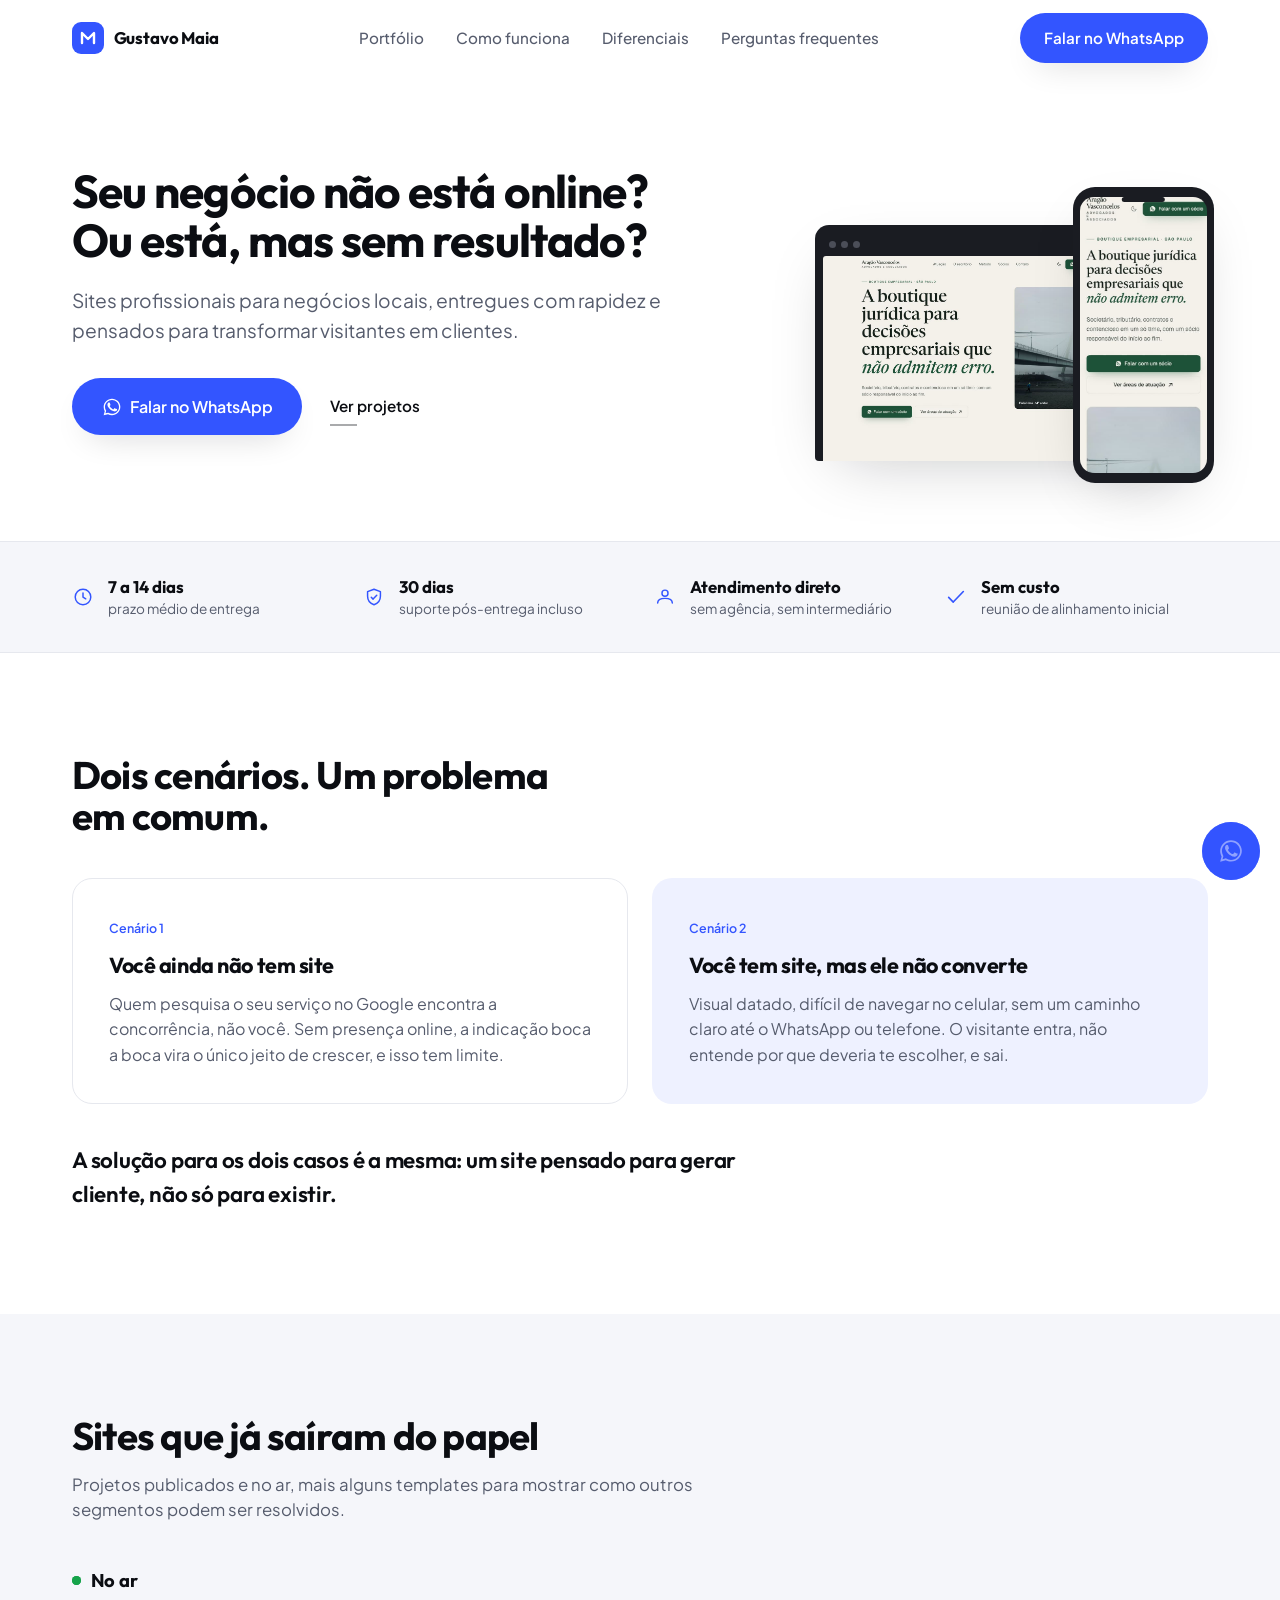
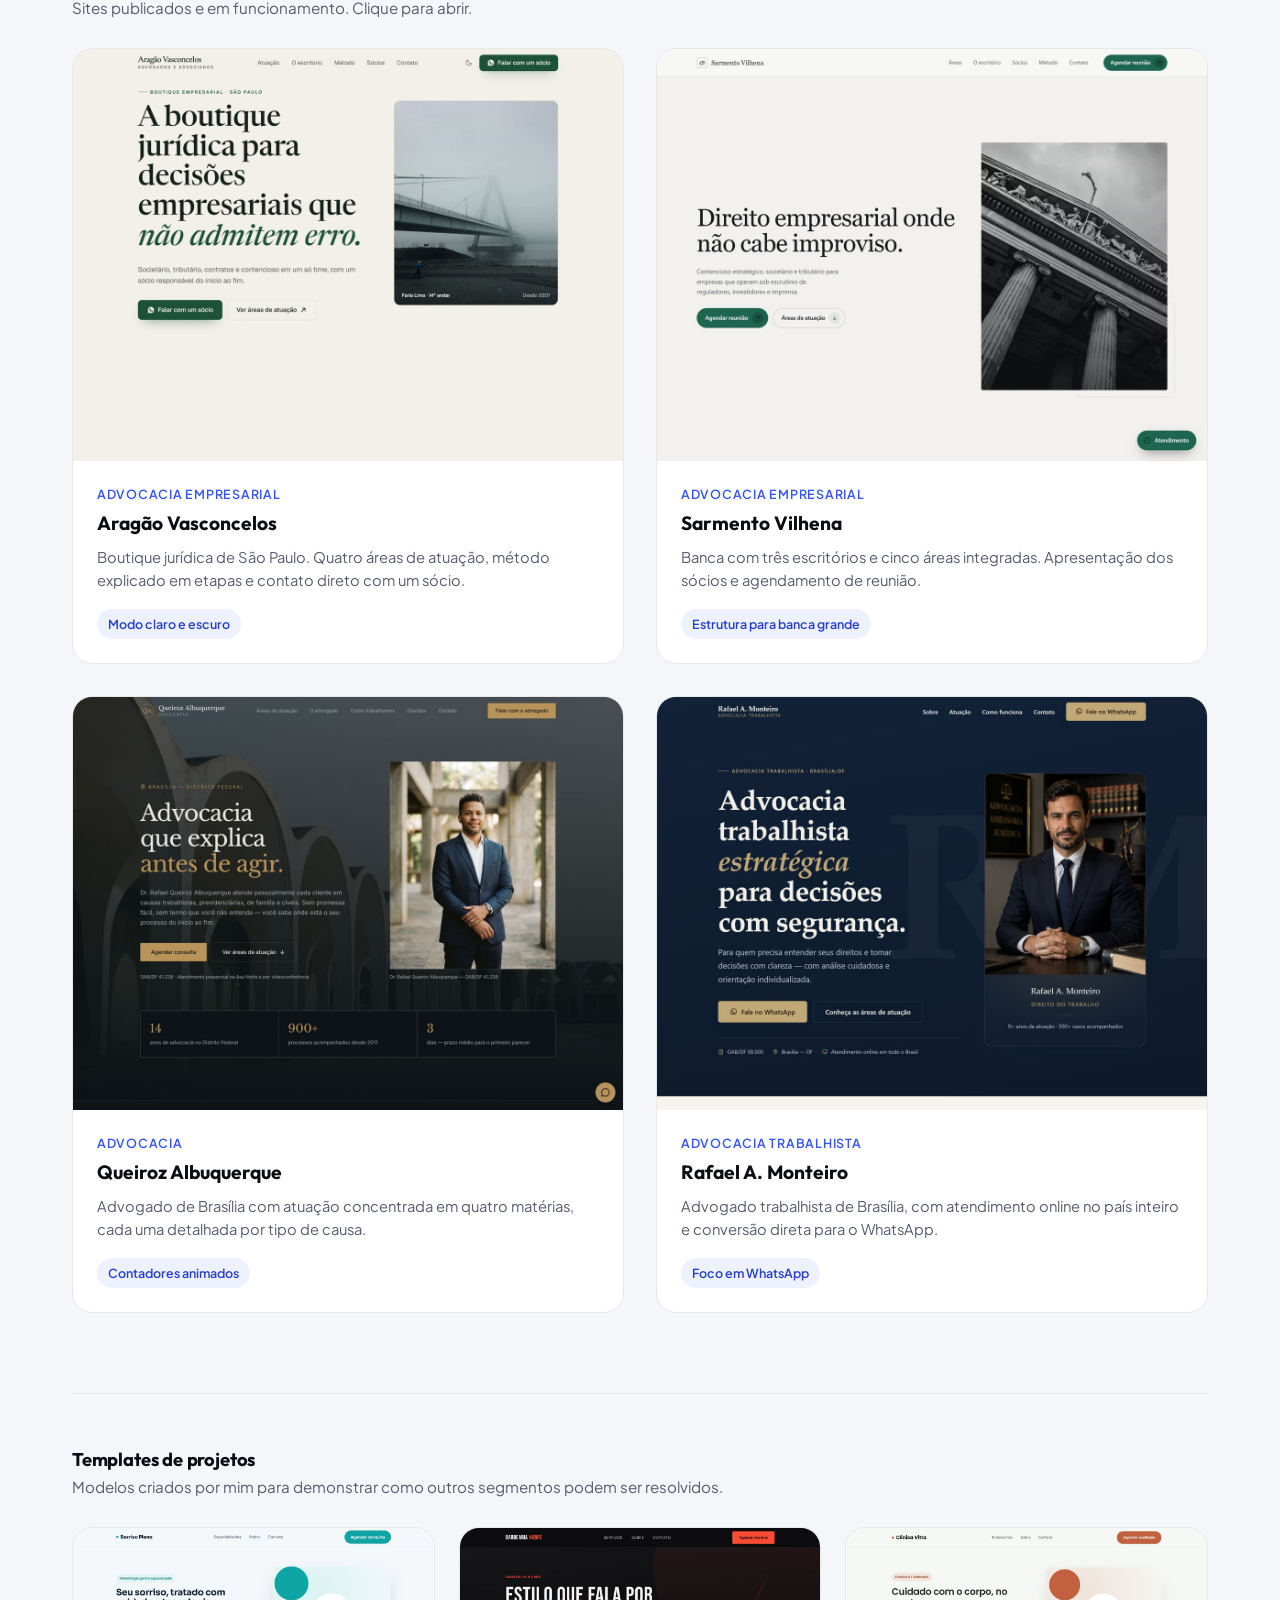
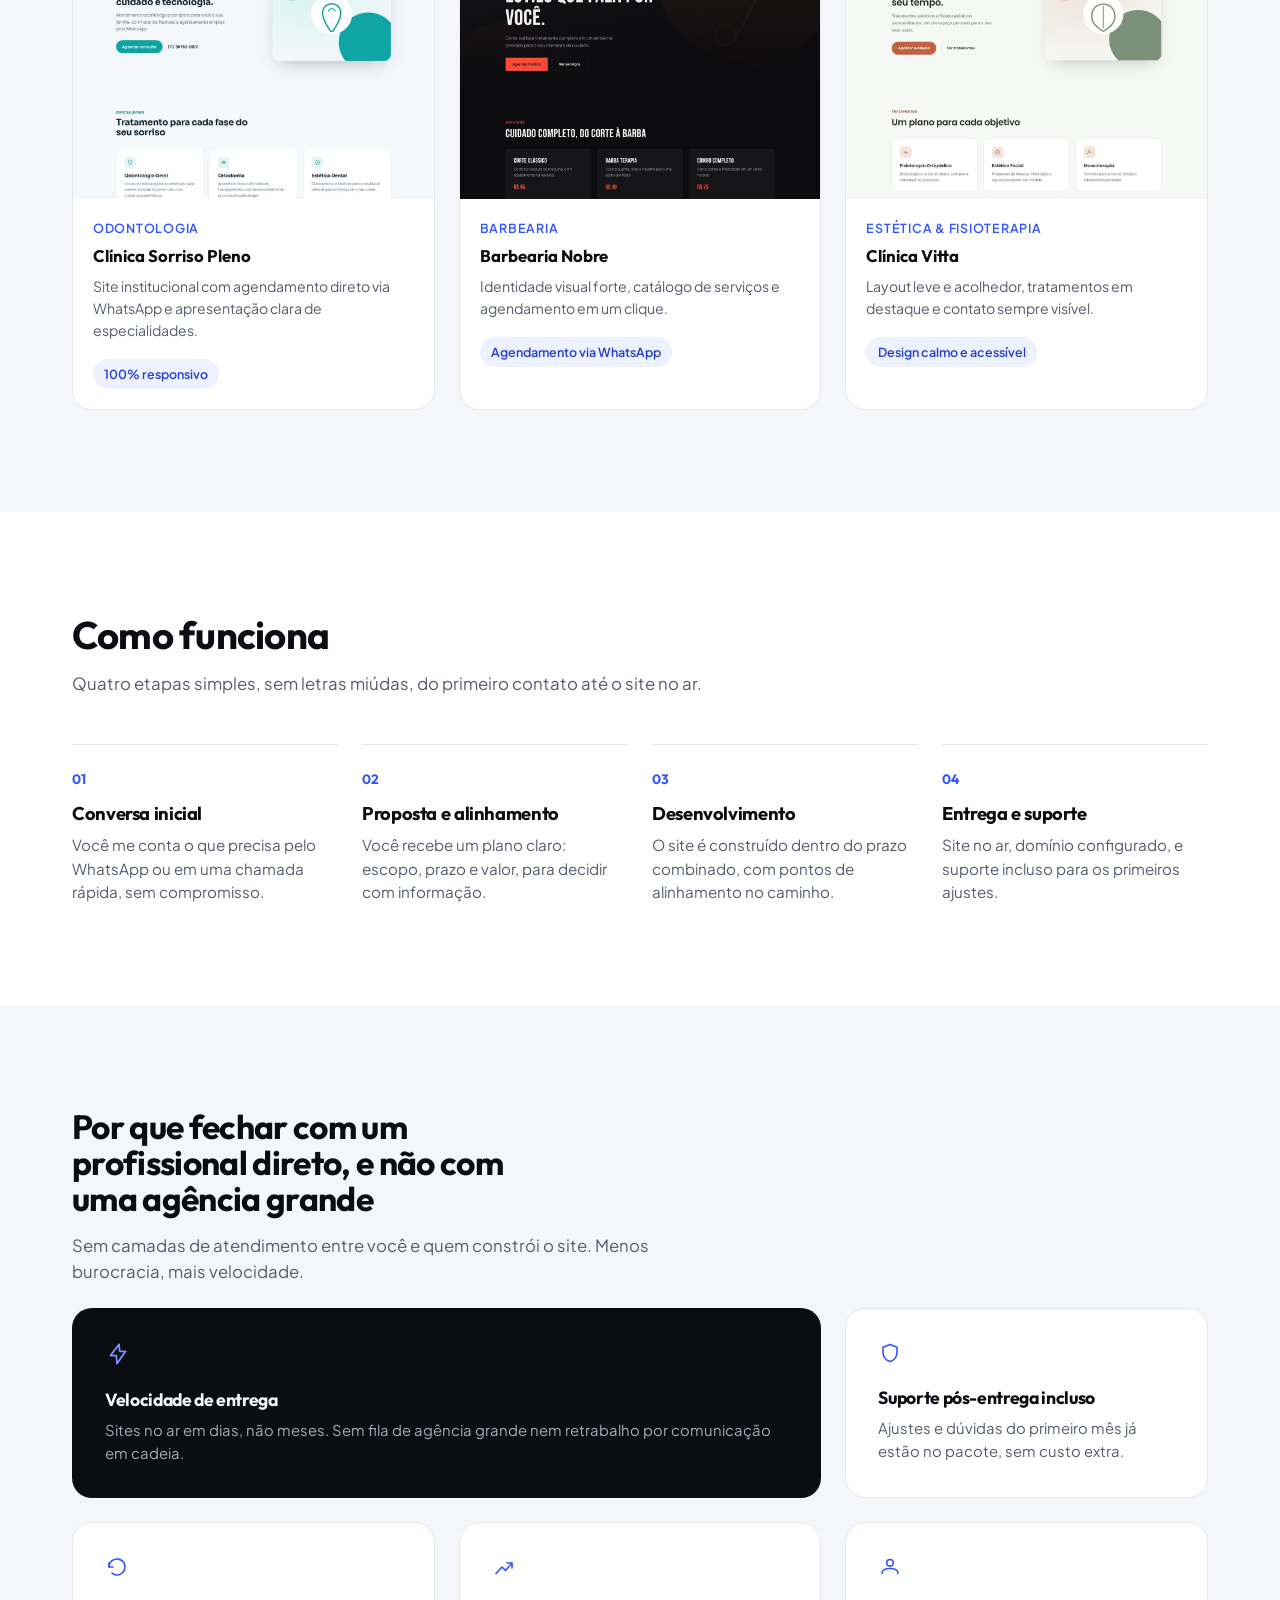
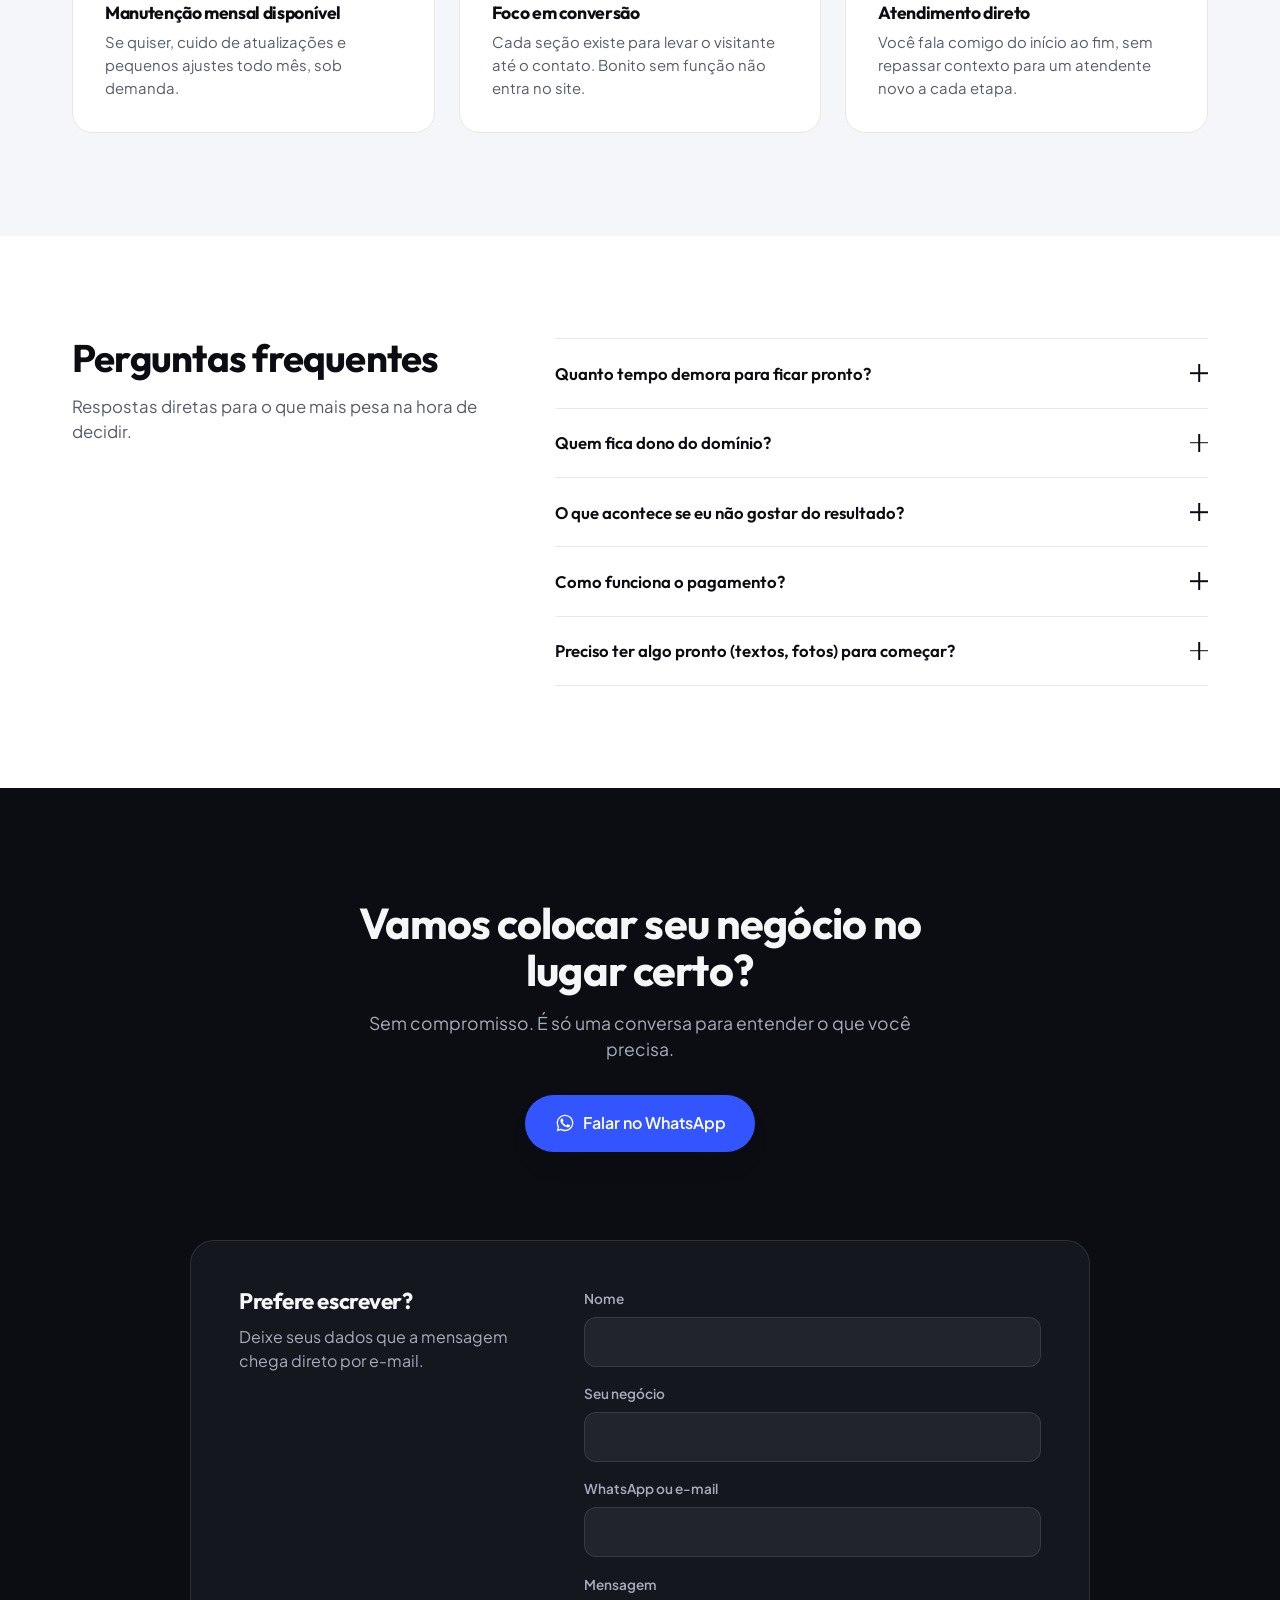
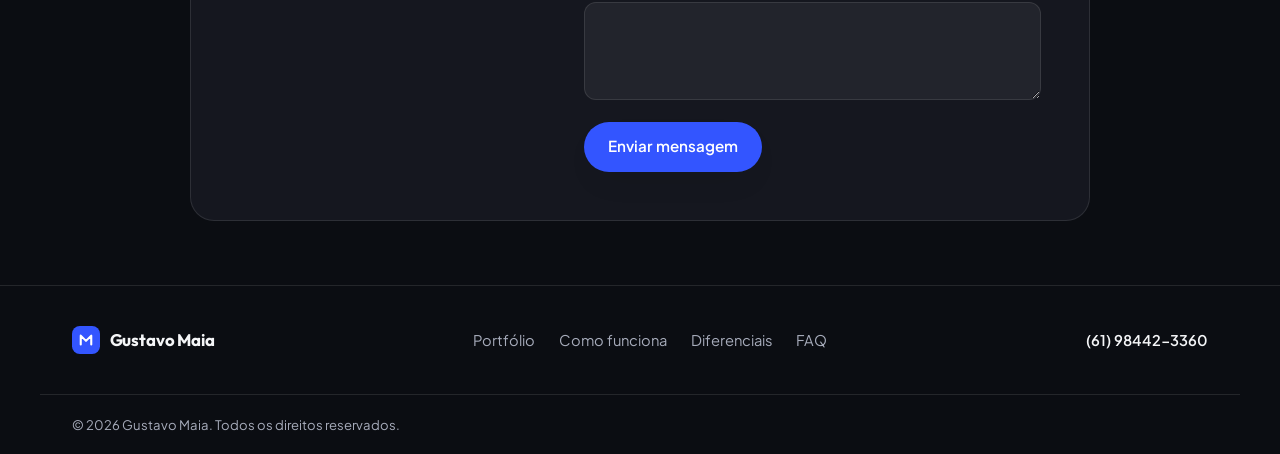
==== commit 45355785: "Wire up real WhatsApp number, rename templates group, recolor logo Replaces the placeholder number w" ====
--- a/index.html
+++ b/index.html
@@ -12,7 +12,7 @@
 <meta property="og:description" content="Sites profissionais para negócios locais e prestadores de serviço, entregues com rapidez e pensados para gerar clientes.">
 <meta property="og:locale" content="pt_BR">
 
-<link rel="icon" type="image/svg+xml" href="data:image/svg+xml,%3Csvg xmlns='http://www.w3.org/2000/svg' viewBox='0 0 32 32'%3E%3Crect width='32' height='32' rx='9' fill='%230B0D12'/%3E%3Cpath d='M10 21V11l6 6 6-6v10' stroke='%233355FF' stroke-width='2.4' fill='none' stroke-linecap='round' stroke-linejoin='round'/%3E%3C/svg%3E">
+<link rel="icon" type="image/svg+xml" href="data:image/svg+xml,%3Csvg xmlns='http://www.w3.org/2000/svg' viewBox='0 0 32 32'%3E%3Crect width='32' height='32' rx='9' fill='%233355FF'/%3E%3Cpath d='M10 21V11l6 6 6-6v10' stroke='%23FFFFFF' stroke-width='2.4' fill='none' stroke-linecap='round' stroke-linejoin='round'/%3E%3C/svg%3E">
 
 <link rel="preconnect" href="https://fonts.googleapis.com">
 <link rel="preconnect" href="https://fonts.gstatic.com" crossorigin>
@@ -27,6 +27,7 @@
   "name": "Gustavo Maia",
   "description": "Criação de sites profissionais para negócios locais e prestadores de serviço.",
   "areaServed": "BR",
+  "telephone": "+5561984423360",
   "priceRange": "$$"
 }
 </script>
@@ -39,7 +40,7 @@
   <div class="container header-inner">
     <a href="#top" class="logo" aria-label="Gustavo Maia, página inicial">
       <span class="logo-mark" aria-hidden="true">
-        <svg viewBox="0 0 32 32" width="32" height="32"><rect width="32" height="32" rx="9" fill="#0B0D12"/><path d="M10 21V11l6 6 6-6v10" stroke="#3355FF" stroke-width="2.4" fill="none" stroke-linecap="round" stroke-linejoin="round"/></svg>
+        <svg viewBox="0 0 32 32" width="32" height="32"><rect width="32" height="32" rx="9" fill="#3355FF"/><path d="M10 21V11l6 6 6-6v10" stroke="#FFFFFF" stroke-width="2.4" fill="none" stroke-linecap="round" stroke-linejoin="round"/></svg>
       </span>
       <span class="logo-word">Gustavo Maia</span>
     </a>
@@ -51,7 +52,7 @@
       <a href="#faq">Perguntas frequentes</a>
     </nav>
 
-    <a class="btn btn-primary btn-nav" href="https://wa.me/5511999999999?text=Ol%C3%A1%2C%20vi%20o%20seu%20portf%C3%B3lio%20e%20quero%20entender%20como%20funciona%20a%20cria%C3%A7%C3%A3o%20do%20meu%20site." target="_blank" rel="noopener">
+    <a class="btn btn-primary btn-nav" href="https://wa.me/5561984423360?text=Ol%C3%A1%2C%20vi%20o%20seu%20portf%C3%B3lio%20e%20quero%20entender%20como%20funciona%20a%20cria%C3%A7%C3%A3o%20do%20meu%20site." target="_blank" rel="noopener">
       <span>Falar no WhatsApp</span>
     </a>
 
@@ -66,7 +67,7 @@
     <a href="#processo" data-nav-link>Como funciona</a>
     <a href="#diferenciais" data-nav-link>Diferenciais</a>
     <a href="#faq" data-nav-link>Perguntas frequentes</a>
-    <a class="btn btn-primary" href="https://wa.me/5511999999999?text=Ol%C3%A1%2C%20vi%20o%20seu%20portf%C3%B3lio%20e%20quero%20entender%20como%20funciona%20a%20cria%C3%A7%C3%A3o%20do%20meu%20site." target="_blank" rel="noopener" data-nav-link>
+    <a class="btn btn-primary" href="https://wa.me/5561984423360?text=Ol%C3%A1%2C%20vi%20o%20seu%20portf%C3%B3lio%20e%20quero%20entender%20como%20funciona%20a%20cria%C3%A7%C3%A3o%20do%20meu%20site." target="_blank" rel="noopener" data-nav-link>
       <span>Falar no WhatsApp</span>
     </a>
   </div>
@@ -83,7 +84,7 @@
         <h1>Seu negócio não está online?<br>Ou está, mas sem resultado?</h1>
         <p class="hero-sub">Sites profissionais para negócios locais, entregues com rapidez e pensados para transformar visitantes em clientes.</p>
         <div class="hero-actions">
-          <a class="btn btn-primary btn-lg" href="https://wa.me/5511999999999?text=Ol%C3%A1%2C%20vi%20o%20seu%20portf%C3%B3lio%20e%20quero%20entender%20como%20funciona%20a%20cria%C3%A7%C3%A3o%20do%20meu%20site." target="_blank" rel="noopener">
+          <a class="btn btn-primary btn-lg" href="https://wa.me/5561984423360?text=Ol%C3%A1%2C%20vi%20o%20seu%20portf%C3%B3lio%20e%20quero%20entender%20como%20funciona%20a%20cria%C3%A7%C3%A3o%20do%20meu%20site." target="_blank" rel="noopener">
             <svg viewBox="0 0 24 24" width="20" height="20" aria-hidden="true"><path fill="currentColor" d="M17.5 14.4c-.3-.1-1.7-.9-2-1-.3-.1-.5-.1-.6.1-.2.3-.7 1-.9 1.2-.2.2-.3.2-.6.1-.3-.1-1.3-.5-2.4-1.5-.9-.8-1.5-1.8-1.7-2.1-.2-.3 0-.5.1-.6.1-.1.3-.3.4-.5.1-.1.2-.3.3-.4.1-.2 0-.4 0-.5C10 9 9.5 7.6 9.3 7c-.2-.5-.4-.5-.6-.5h-.5c-.2 0-.5.1-.7.3-.3.3-1 1-1 2.4s1 2.8 1.2 3c.1.2 2 3.1 4.9 4.3.7.3 1.2.5 1.6.6.7.2 1.3.2 1.8.1.5-.1 1.7-.7 1.9-1.4.2-.7.2-1.2.2-1.4-.1-.1-.3-.2-.6-.3z"/><path fill="currentColor" d="M12 2C6.5 2 2 6.5 2 12c0 1.8.5 3.5 1.3 5L2 22l5.2-1.4c1.4.8 3.1 1.2 4.8 1.2 5.5 0 10-4.5 10-10S17.5 2 12 2zm0 18.2c-1.6 0-3.1-.4-4.4-1.2l-.3-.2-3.1.8.8-3-.2-.3C4 14.9 3.6 13.5 3.6 12c0-4.6 3.8-8.4 8.4-8.4s8.4 3.8 8.4 8.4-3.8 8.2-8.4 8.2z"/></svg>
             <span>Falar no WhatsApp</span>
           </a>
@@ -165,7 +166,7 @@
     <div class="container">
       <div class="section-head" data-reveal>
         <h2>Sites que já saíram do papel</h2>
-        <p>Projetos publicados e no ar, mais alguns estudos de estúdio para mostrar como outros segmentos podem ser resolvidos.</p>
+        <p>Projetos publicados e no ar, mais alguns templates para mostrar como outros segmentos podem ser resolvidos.</p>
       </div>
 
       <div class="portfolio-group" data-reveal>
@@ -231,8 +232,8 @@
       </div>
 
       <div class="portfolio-group portfolio-group-second" data-reveal>
-        <h3 class="portfolio-group-title">Projetos de estúdio</h3>
-        <p class="portfolio-group-note">Projetos criados por mim para demonstrar como outros segmentos podem ser resolvidos.</p>
+        <h3 class="portfolio-group-title">Templates de projetos</h3>
+        <p class="portfolio-group-note">Modelos criados por mim para demonstrar como outros segmentos podem ser resolvidos.</p>
       </div>
 
       <div class="portfolio-grid portfolio-grid-demo">
@@ -408,7 +409,7 @@
     <div class="container final-cta-inner" data-reveal>
       <h2>Vamos colocar seu negócio no lugar certo?</h2>
       <p>Sem compromisso. É só uma conversa para entender o que você precisa.</p>
-      <a class="btn btn-primary btn-lg" href="https://wa.me/5511999999999?text=Ol%C3%A1%2C%20vi%20o%20seu%20portf%C3%B3lio%20e%20quero%20entender%20como%20funciona%20a%20cria%C3%A7%C3%A3o%20do%20meu%20site." target="_blank" rel="noopener">
+      <a class="btn btn-primary btn-lg" href="https://wa.me/5561984423360?text=Ol%C3%A1%2C%20vi%20o%20seu%20portf%C3%B3lio%20e%20quero%20entender%20como%20funciona%20a%20cria%C3%A7%C3%A3o%20do%20meu%20site." target="_blank" rel="noopener">
         <svg viewBox="0 0 24 24" width="20" height="20" aria-hidden="true"><path fill="currentColor" d="M17.5 14.4c-.3-.1-1.7-.9-2-1-.3-.1-.5-.1-.6.1-.2.3-.7 1-.9 1.2-.2.2-.3.2-.6.1-.3-.1-1.3-.5-2.4-1.5-.9-.8-1.5-1.8-1.7-2.1-.2-.3 0-.5.1-.6.1-.1.3-.3.4-.5.1-.1.2-.3.3-.4.1-.2 0-.4 0-.5C10 9 9.5 7.6 9.3 7c-.2-.5-.4-.5-.6-.5h-.5c-.2 0-.5.1-.7.3-.3.3-1 1-1 2.4s1 2.8 1.2 3c.1.2 2 3.1 4.9 4.3.7.3 1.2.5 1.6.6.7.2 1.3.2 1.8.1.5-.1 1.7-.7 1.9-1.4.2-.7.2-1.2.2-1.4-.1-.1-.3-.2-.6-.3z"/><path fill="currentColor" d="M12 2C6.5 2 2 6.5 2 12c0 1.8.5 3.5 1.3 5L2 22l5.2-1.4c1.4.8 3.1 1.2 4.8 1.2 5.5 0 10-4.5 10-10S17.5 2 12 2zm0 18.2c-1.6 0-3.1-.4-4.4-1.2l-.3-.2-3.1.8.8-3-.2-.3C4 14.9 3.6 13.5 3.6 12c0-4.6 3.8-8.4 8.4-8.4s8.4 3.8 8.4 8.4-3.8 8.2-8.4 8.2z"/></svg>
         <span>Falar no WhatsApp</span>
       </a>
@@ -452,7 +453,7 @@
   <div class="container footer-inner">
     <a href="#top" class="logo logo-footer" aria-label="Gustavo Maia, página inicial">
       <span class="logo-mark" aria-hidden="true">
-        <svg viewBox="0 0 32 32" width="28" height="28"><rect width="32" height="32" rx="9" fill="#F5F6F8"/><path d="M10 21V11l6 6 6-6v10" stroke="#0B0D12" stroke-width="2.4" fill="none" stroke-linecap="round" stroke-linejoin="round"/></svg>
+        <svg viewBox="0 0 32 32" width="28" height="28"><rect width="32" height="32" rx="9" fill="#3355FF"/><path d="M10 21V11l6 6 6-6v10" stroke="#FFFFFF" stroke-width="2.4" fill="none" stroke-linecap="round" stroke-linejoin="round"/></svg>
       </span>
       <span class="logo-word">Gustavo Maia</span>
     </a>
@@ -462,14 +463,14 @@
       <a href="#diferenciais">Diferenciais</a>
       <a href="#faq">FAQ</a>
     </nav>
-    <a class="footer-whatsapp" href="https://wa.me/5511999999999" target="_blank" rel="noopener">wa.me/5511999999999</a>
+    <a class="footer-whatsapp" href="https://wa.me/5561984423360" target="_blank" rel="noopener">(61) 98442-3360</a>
   </div>
   <div class="container footer-bottom">
     <span>&copy; <span data-year></span> Gustavo Maia. Todos os direitos reservados.</span>
   </div>
 </footer>
 
-<a class="whatsapp-float" href="https://wa.me/5511999999999?text=Ol%C3%A1%2C%20vi%20o%20seu%20portf%C3%B3lio%20e%20quero%20entender%20como%20funciona%20a%20cria%C3%A7%C3%A3o%20do%20meu%20site." target="_blank" rel="noopener" aria-label="Falar no WhatsApp">
+<a class="whatsapp-float" href="https://wa.me/5561984423360?text=Ol%C3%A1%2C%20vi%20o%20seu%20portf%C3%B3lio%20e%20quero%20entender%20como%20funciona%20a%20cria%C3%A7%C3%A3o%20do%20meu%20site." target="_blank" rel="noopener" aria-label="Falar no WhatsApp">
   <svg viewBox="0 0 24 24" width="26" height="26" aria-hidden="true"><path fill="currentColor" d="M17.5 14.4c-.3-.1-1.7-.9-2-1-.3-.1-.5-.1-.6.1-.2.3-.7 1-.9 1.2-.2.2-.3.2-.6.1-.3-.1-1.3-.5-2.4-1.5-.9-.8-1.5-1.8-1.7-2.1-.2-.3 0-.5.1-.6.1-.1.3-.3.4-.5.1-.1.2-.3.3-.4.1-.2 0-.4 0-.5C10 9 9.5 7.6 9.3 7c-.2-.5-.4-.5-.6-.5h-.5c-.2 0-.5.1-.7.3-.3.3-1 1-1 2.4s1 2.8 1.2 3c.1.2 2 3.1 4.9 4.3.7.3 1.2.5 1.6.6.7.2 1.3.2 1.8.1.5-.1 1.7-.7 1.9-1.4.2-.7.2-1.2.2-1.4-.1-.1-.3-.2-.6-.3z"/><path fill="currentColor" d="M12 2C6.5 2 2 6.5 2 12c0 1.8.5 3.5 1.3 5L2 22l5.2-1.4c1.4.8 3.1 1.2 4.8 1.2 5.5 0 10-4.5 10-10S17.5 2 12 2zm0 18.2c-1.6 0-3.1-.4-4.4-1.2l-.3-.2-3.1.8.8-3-.2-.3C4 14.9 3.6 13.5 3.6 12c0-4.6 3.8-8.4 8.4-8.4s8.4 3.8 8.4 8.4-3.8 8.2-8.4 8.2z"/></svg>
 </a>
 
